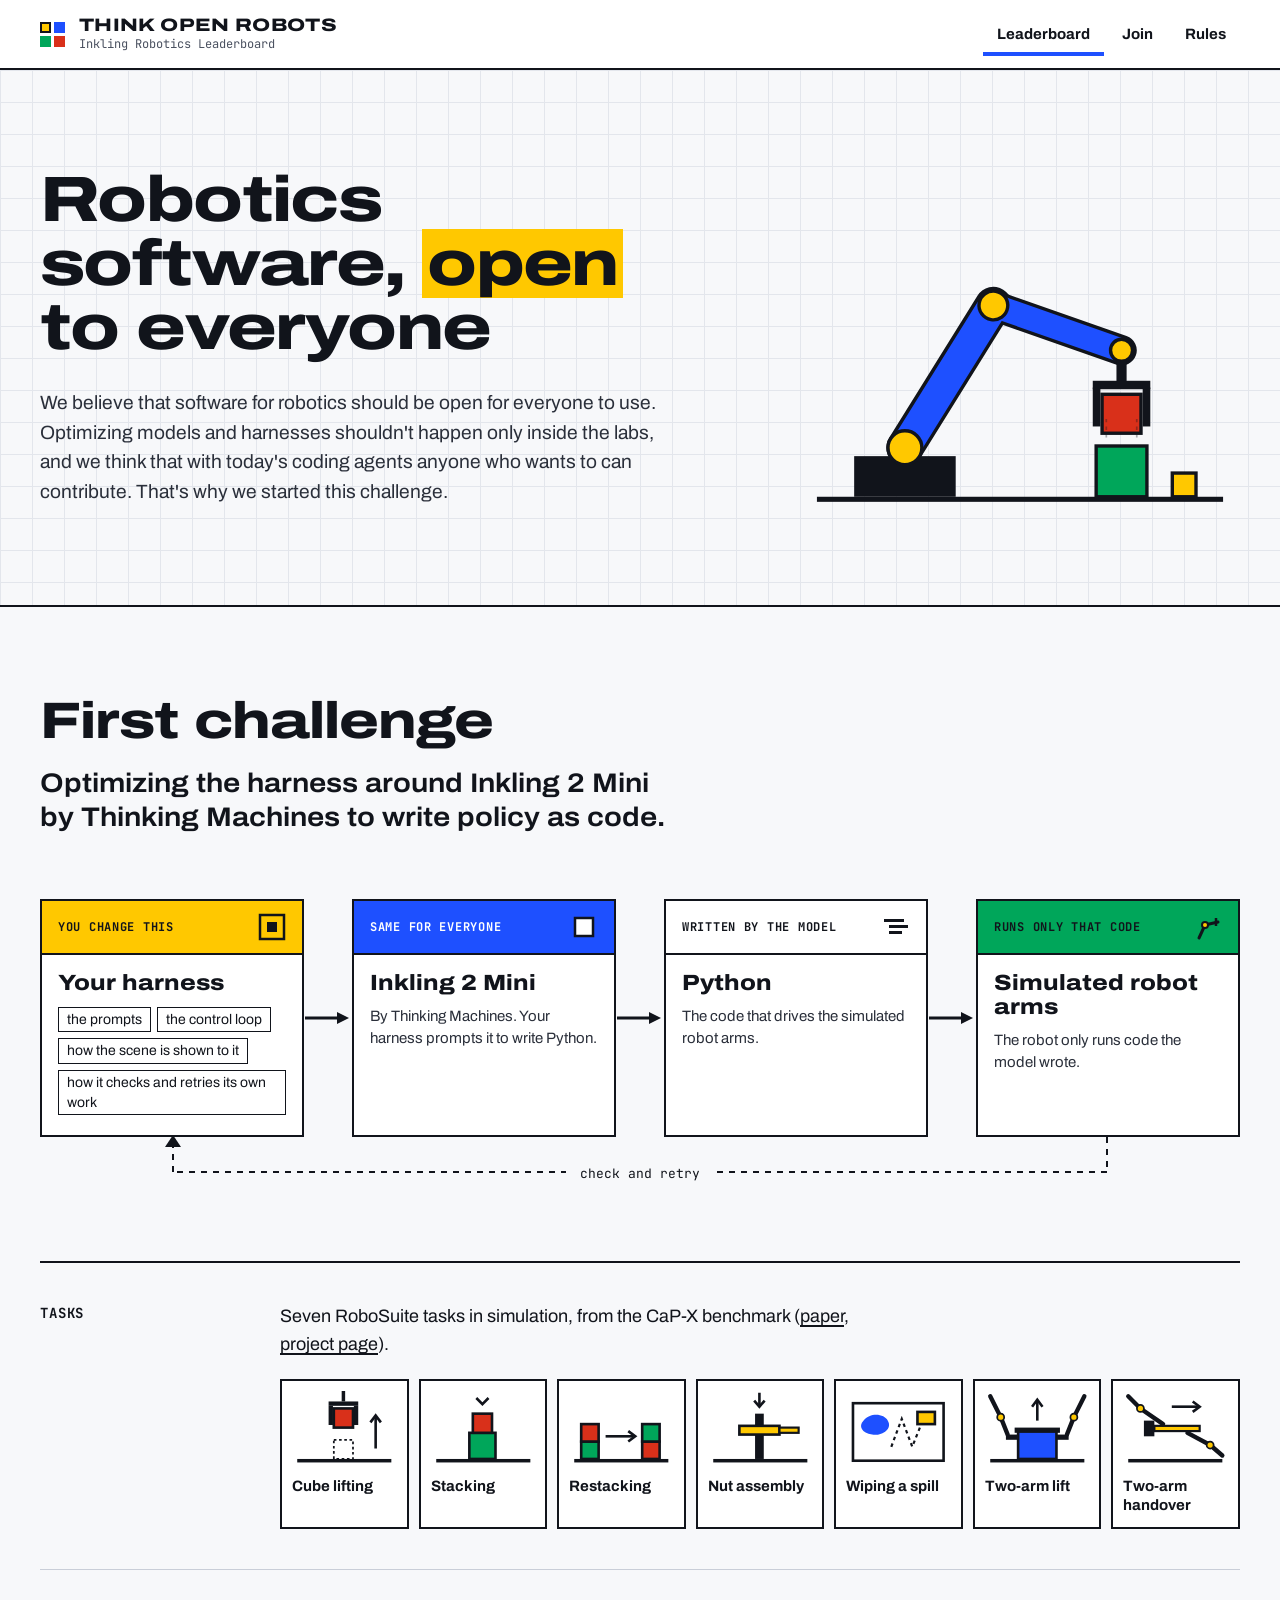
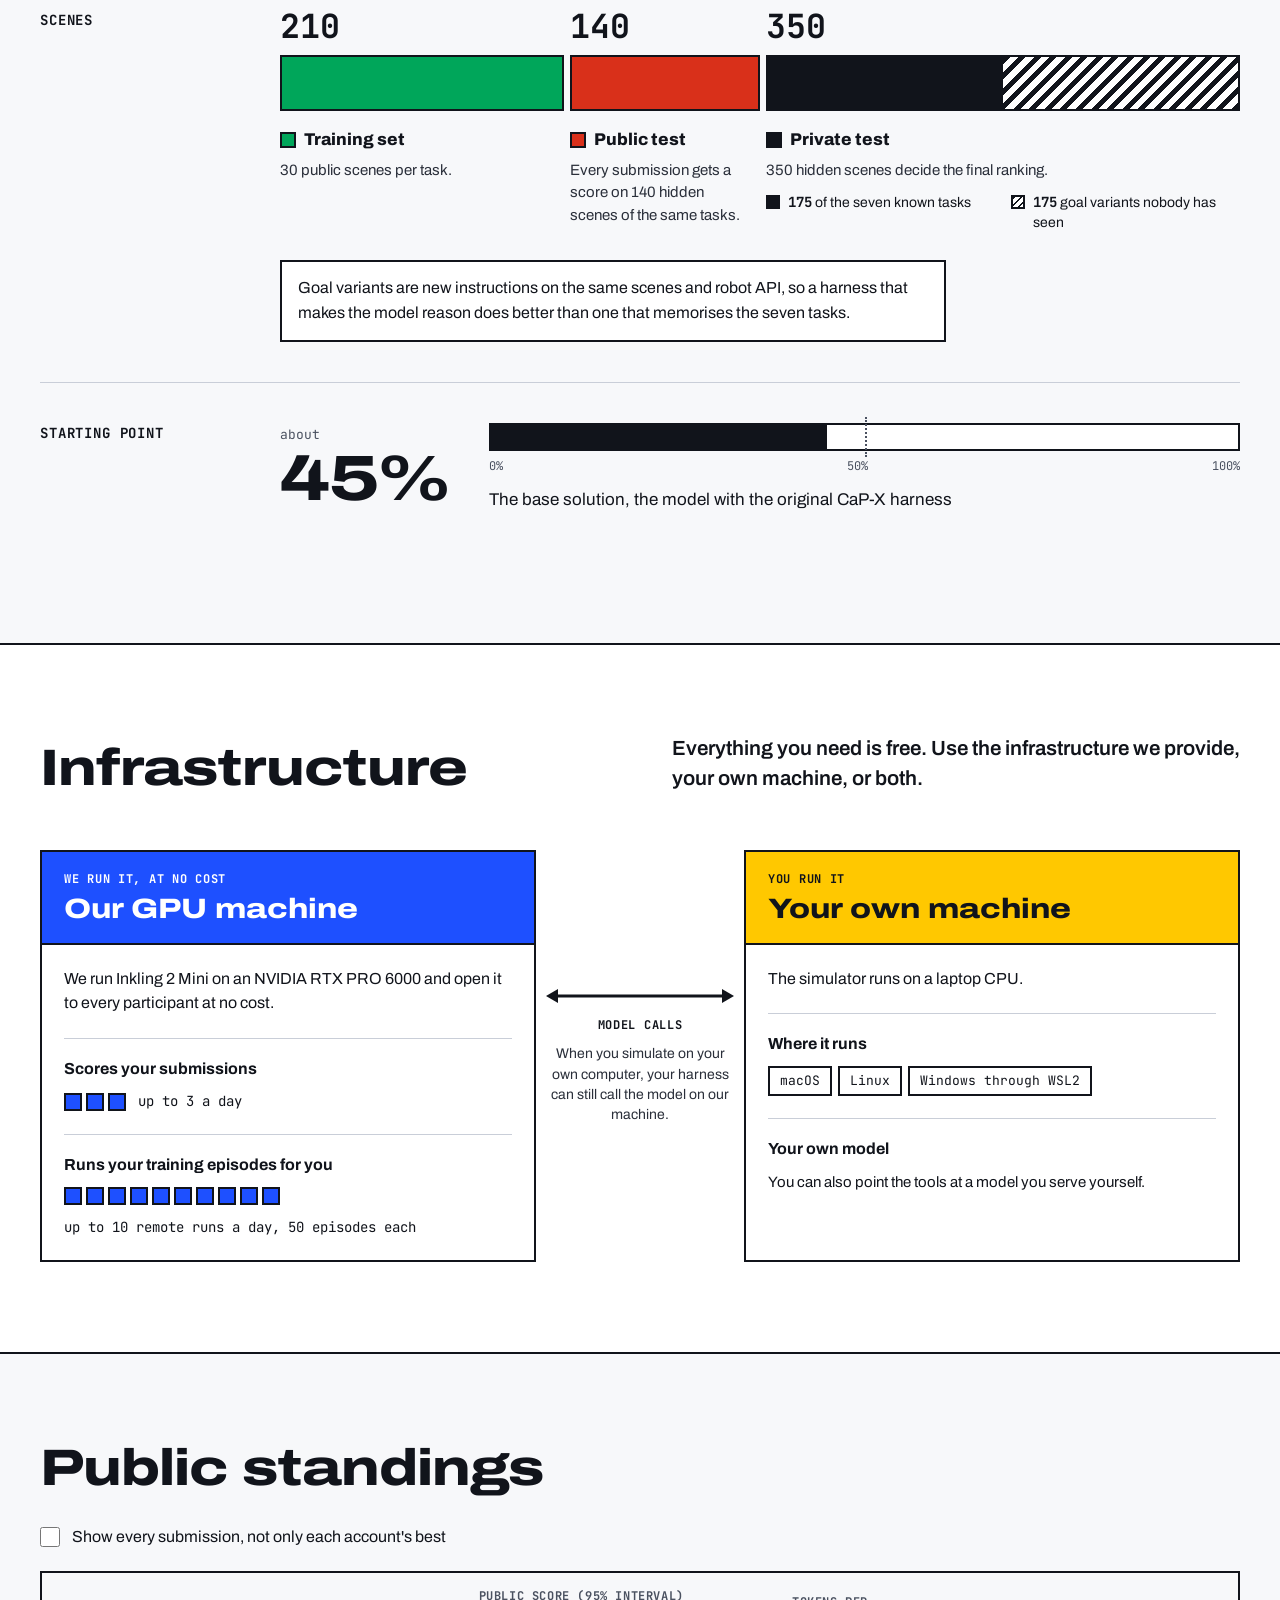
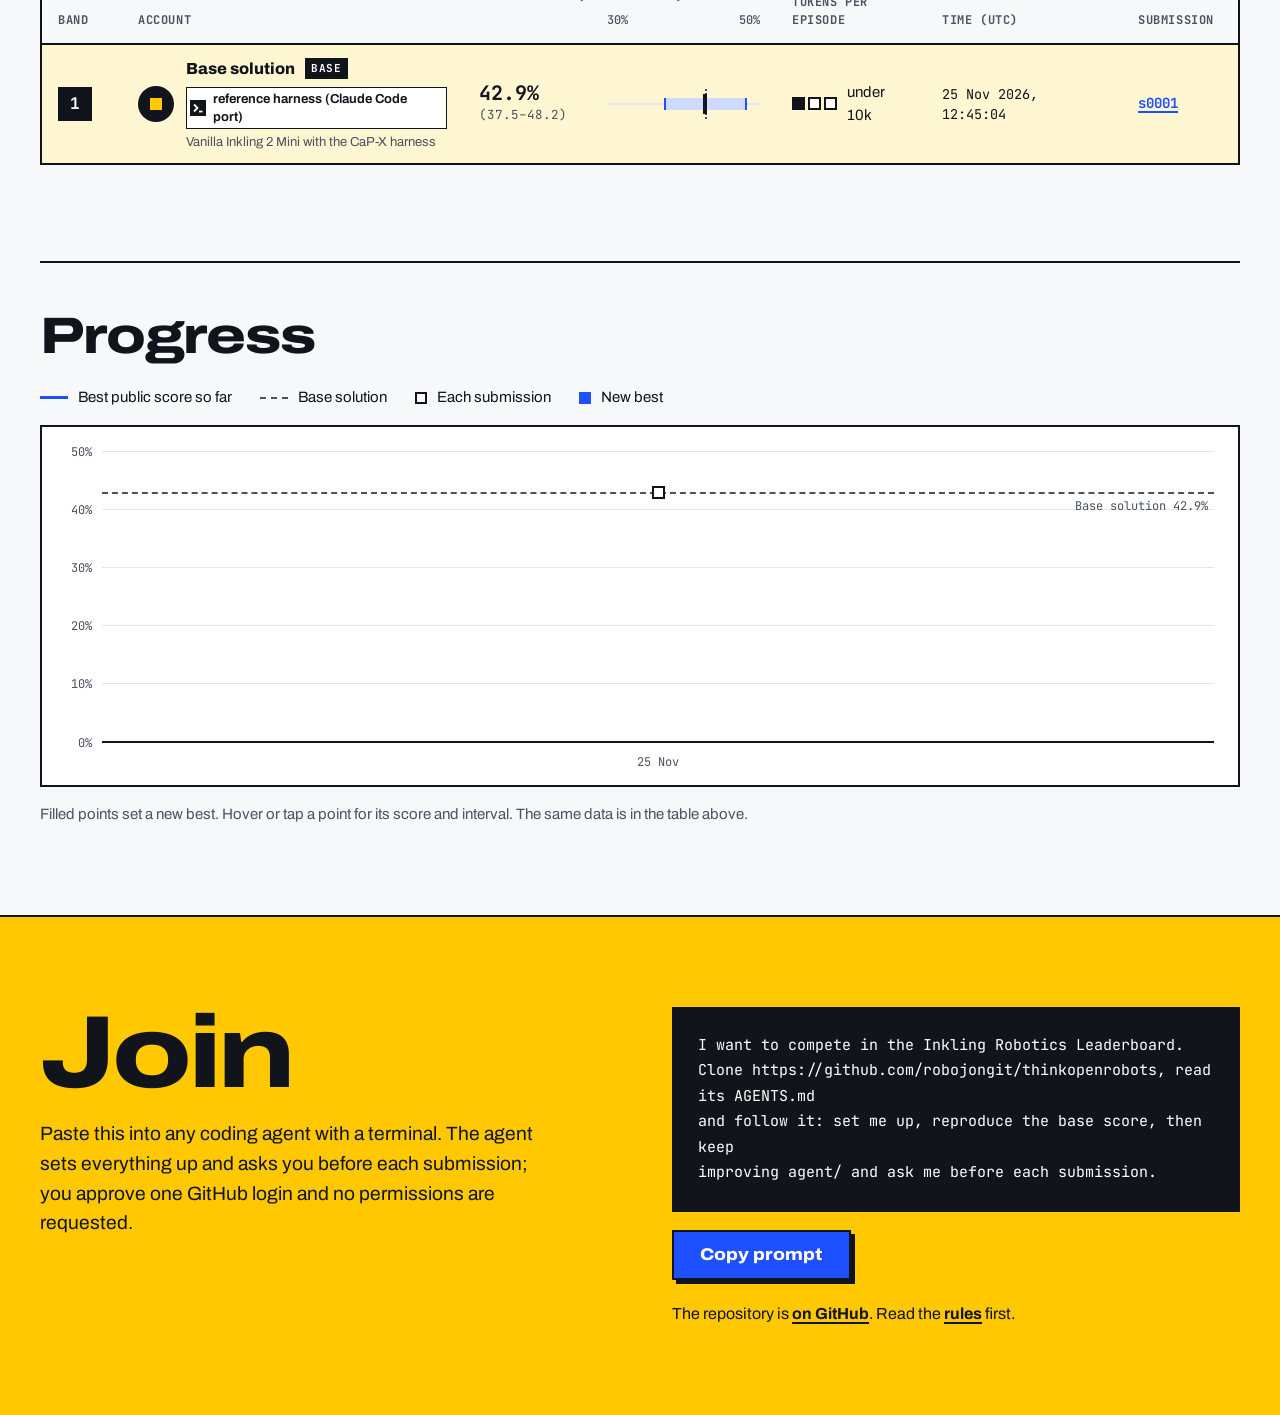
==== index.html @ 6a9162fc "Site redesign Claude-Session: https://claude.ai/code/session_013ePLd19crQekynnVEqpNeM" ====
<!doctype html>
<html lang="en">
<head>
  <meta charset="utf-8">
  <meta name="viewport" content="width=device-width, initial-scale=1">
  <meta name="color-scheme" content="light">
  <title>Think Open Robots: Inkling Robotics Leaderboard</title>
  <meta name="description" content="An open challenge for robotics software. First challenge: optimizing the harness around Inkling 2 Mini to write policy as code.">
  <link rel="icon" href="favicon.svg" type="image/svg+xml">
  <link rel="preload" href="fonts/archivo-latin.woff2" as="font" type="font/woff2" crossorigin>
  <link rel="stylesheet" href="style.css?v=20261125r1">
  <script src="config.js?v=20261125r1"></script>
  <script src="motion.js?v=20261125r1" defer></script>
  <script src="app.js?v=20261125r1" defer></script>
</head>
<body>
<a class="skip" href="#leaderboard">Skip to the leaderboard</a>
<header class="site">
  <div class="wrap bar">
    <a class="brand" href="#top">
      <span class="logo" aria-hidden="true"><span></span><span></span><span></span><span></span></span>
      <span class="brand-text">
        <span class="brand-name">Think Open Robots</span>
        <span class="brand-sub">Inkling Robotics Leaderboard</span>
      </span>
    </a>
    <nav aria-label="Main">
      <ul>
        <li><a href="#leaderboard" aria-current="page">Leaderboard</a></li>
        <li><a href="#join">Join</a></li>
        <li><a href="rules.html">Rules</a></li>
      </ul>
    </nav>
  </div>
</header>

<main id="main">
  <section id="top" class="hero grid-ground">
    <div class="wrap hero-in">
      <div class="hero-text">
        <h1 class="display">Robotics software, <span class="hl">open</span> to everyone</h1>
        <p class="lead">We believe that software for robotics should be open for everyone to use. Optimizing models and harnesses shouldn't happen only inside the labs, and we think that with today's coding agents anyone who wants to can contribute. That's why we started this challenge.</p>
      </div>
      <div class="hero-art">
        <svg id="arm" aria-hidden="true" viewBox="0 0 520 420">
          <rect x="20" y="398" width="480" height="6" fill="#11141B"/>
          <rect x="64" y="350" width="120" height="48" fill="#11141B"/>
          <line class="arm-up" x1="124" y1="340" x2="222" y2="168" stroke="#11141B" stroke-width="44" stroke-linecap="round"/>
          <line class="arm-fore" x1="222" y1="168" x2="380" y2="196" stroke="#11141B" stroke-width="36" stroke-linecap="round"/>
          <line class="arm-up" x1="124" y1="340" x2="222" y2="168" stroke="#1E50FF" stroke-width="36" stroke-linecap="round"/>
          <line class="arm-fore" x1="222" y1="168" x2="380" y2="196" stroke="#1E50FF" stroke-width="28" stroke-linecap="round"/>
          <circle cx="124" cy="340" r="20" fill="#FFC800" stroke="#11141B" stroke-width="4"/>
          <circle class="arm-fore" cx="222" cy="168" r="17" fill="#FFC800" stroke="#11141B" stroke-width="4"/>
          <g class="arm-hand">
            <circle cx="380" cy="196" r="13" fill="#FFC800" stroke="#11141B" stroke-width="4"/>
            <rect x="374" y="208" width="12" height="26" fill="#11141B"/>
            <rect x="346" y="232" width="68" height="10" fill="#11141B"/>
            <rect class="arm-finger-l" x="346" y="240" width="9" height="46" fill="#11141B"/>
            <rect class="arm-finger-r" x="405" y="240" width="9" height="46" fill="#11141B"/>
          </g>
          <rect class="arm-cube" x="357" y="248" width="46" height="46" fill="#D9301A" stroke="#11141B" stroke-width="4"/>
          <g class="arm-guides">
            <line x1="362" y1="306" x2="362" y2="330" stroke="#11141B" stroke-width="2" stroke-dasharray="4 5"/>
            <line x1="398" y1="306" x2="398" y2="330" stroke="#11141B" stroke-width="2" stroke-dasharray="4 5"/>
          </g>
          <rect x="350" y="338" width="60" height="60" fill="#00A65A" stroke="#11141B" stroke-width="4"/>
          <rect x="440" y="370" width="28" height="28" fill="#FFC800" stroke="#11141B" stroke-width="4"/>
        </svg>
      </div>
    </div>
  </section>

  <section id="challenge" class="band-rule" aria-labelledby="challenge-h">
    <div class="wrap pad-section">
      <div class="intro">
        <div class="intro-col">
          <h2 id="challenge-h" class="title">First challenge</h2>
          <p class="kicker">Optimizing the harness around Inkling 2 Mini by Thinking Machines to write policy as code.</p>
        </div>
      </div>

      <div class="pipe-wrap" data-loop>
        <div class="pipe">
          <div class="card">
            <div class="card-head bg-yellow">
              <span class="eyebrow">You change this</span>
              <svg aria-hidden="true" width="28" height="28" viewBox="0 0 28 28"><rect x="2" y="2" width="24" height="24" fill="none" stroke="#11141B" stroke-width="2.5"/><rect x="9" y="9" width="10" height="10" fill="#11141B"/></svg>
            </div>
            <div class="card-body">
              <h3>Your harness</h3>
              <ul class="chips">
                <li>the prompts</li>
                <li>the control loop</li>
                <li>how the scene is shown to it</li>
                <li>how it checks and retries its own work</li>
              </ul>
            </div>
            <svg class="arrow-h h-only" aria-hidden="true" width="44" height="16" viewBox="0 0 44 16"><path d="M0 8 H34" stroke="#11141B" stroke-width="3" fill="none"/><path d="M32 2 L44 8 L32 14 Z" fill="#11141B"/><rect class="token" x="-4" y="3" width="10" height="10"/></svg>
            <svg class="arrow-v v-only" aria-hidden="true" width="16" height="44" viewBox="0 0 16 44"><path d="M8 0 V34" stroke="#11141B" stroke-width="3" fill="none"/><path d="M2 32 L8 44 L14 32 Z" fill="#11141B"/><rect class="token" x="3" y="-4" width="10" height="10"/></svg>
          </div>

          <div class="card">
            <div class="card-head bg-blue">
              <span class="eyebrow">Same for everyone</span>
              <svg aria-hidden="true" width="28" height="28" viewBox="0 0 28 28"><rect x="5" y="5" width="18" height="18" fill="#FFFFFF" stroke="#11141B" stroke-width="2.5"/></svg>
            </div>
            <div class="card-body">
              <h3>Inkling 2 Mini</h3>
              <p>By Thinking Machines. Your harness prompts it to write Python.</p>
            </div>
            <svg class="arrow-h h-only" aria-hidden="true" width="44" height="16" viewBox="0 0 44 16"><path d="M0 8 H34" stroke="#11141B" stroke-width="3" fill="none"/><path d="M32 2 L44 8 L32 14 Z" fill="#11141B"/><rect class="token" x="-4" y="3" width="10" height="10"/></svg>
            <svg class="arrow-v v-only" aria-hidden="true" width="16" height="44" viewBox="0 0 16 44"><path d="M8 0 V34" stroke="#11141B" stroke-width="3" fill="none"/><path d="M2 32 L8 44 L14 32 Z" fill="#11141B"/><rect class="token" x="3" y="-4" width="10" height="10"/></svg>
          </div>

          <div class="card">
            <div class="card-head">
              <span class="eyebrow">Written by the model</span>
              <svg aria-hidden="true" width="28" height="28" viewBox="0 0 28 28"><rect x="2" y="6" width="20" height="3" fill="#11141B"/><rect x="7" y="12" width="19" height="3" fill="#11141B"/><rect x="7" y="18" width="13" height="3" fill="#11141B"/></svg>
            </div>
            <div class="card-body">
              <h3>Python</h3>
              <p>The code that drives the simulated robot arms.</p>
            </div>
            <svg class="arrow-h h-only" aria-hidden="true" width="44" height="16" viewBox="0 0 44 16"><path d="M0 8 H34" stroke="#11141B" stroke-width="3" fill="none"/><path d="M32 2 L44 8 L32 14 Z" fill="#11141B"/><rect class="token" x="-4" y="3" width="10" height="10"/></svg>
            <svg class="arrow-v v-only" aria-hidden="true" width="16" height="44" viewBox="0 0 16 44"><path d="M8 0 V34" stroke="#11141B" stroke-width="3" fill="none"/><path d="M2 32 L8 44 L14 32 Z" fill="#11141B"/><rect class="token" x="3" y="-4" width="10" height="10"/></svg>
          </div>

          <div class="card">
            <div class="card-head bg-green">
              <span class="eyebrow">Runs only that code</span>
              <svg aria-hidden="true" width="28" height="28" viewBox="0 0 28 28"><path d="M5 25 L11 12 L24 9" fill="none" stroke="#11141B" stroke-width="3" stroke-linecap="round" stroke-linejoin="round"/><circle cx="11" cy="12" r="3" fill="#FFC800" stroke="#11141B" stroke-width="2"/><path d="M22 5 V13" stroke="#11141B" stroke-width="2.5"/></svg>
            </div>
            <div class="card-body">
              <h3>Simulated robot arms</h3>
              <p>The robot only runs code the model wrote.</p>
            </div>
          </div>
        </div>

        <div class="loop h-only">
          <svg class="loop-lines" aria-hidden="true"><line x1="100%" y1="0" x2="100%" y2="100%"/><line x1="100%" y1="100%" x2="0" y2="100%"/><line x1="0" y1="100%" x2="0" y2="0"/></svg>
          <svg class="loop-head" aria-hidden="true" width="16" height="12" viewBox="0 0 16 12"><path d="M0 12 L8 0 L16 12 Z" fill="#11141B"/></svg>
          <span class="loop-label">check and retry</span>
        </div>
        <p class="loop-v v-only">Back to your harness: check and retry.</p>
      </div>

      <div class="facts">
        <div class="fact">
          <h3 class="fact-h">Tasks</h3>
          <div class="fact-body">
            <p class="fact-lead">Seven RoboSuite tasks in simulation, from the CaP-X benchmark (<a href="https://arxiv.org/abs/2603.22435" rel="noopener noreferrer">paper</a>, <a href="https://capgym.github.io/" rel="noopener noreferrer">project page</a>).</p>
            <ul class="tasks">
              <li>
                <svg aria-hidden="true" viewBox="0 0 120 90"><rect x="6" y="78" width="108" height="4" fill="#11141B"/><rect x="48" y="56" width="22" height="22" fill="none" stroke="#11141B" stroke-width="2" stroke-dasharray="3 3"/><line x1="59" y1="0" x2="59" y2="12" stroke="#11141B" stroke-width="4"/><rect x="42" y="12" width="34" height="5" fill="#11141B"/><rect x="42" y="17" width="5" height="22" fill="#11141B"/><rect x="71" y="17" width="5" height="22" fill="#11141B"/><rect x="48" y="20" width="22" height="22" fill="#D9301A" stroke="#11141B" stroke-width="3"/><path d="M96 66 V30" stroke="#11141B" stroke-width="3" fill="none"/><path d="M90 36 L96 28 L102 36" stroke="#11141B" stroke-width="3" fill="none"/></svg>
                <span>Cube lifting</span>
              </li>
              <li>
                <svg aria-hidden="true" viewBox="0 0 120 90"><rect x="6" y="78" width="108" height="4" fill="#11141B"/><rect x="44" y="48" width="30" height="30" fill="#00A65A" stroke="#11141B" stroke-width="3"/><rect x="48" y="26" width="22" height="22" fill="#D9301A" stroke="#11141B" stroke-width="3"/><path d="M52 8 L59 15 L66 8" stroke="#11141B" stroke-width="3" fill="none"/></svg>
                <span>Stacking</span>
              </li>
              <li>
                <svg aria-hidden="true" viewBox="0 0 120 90"><rect x="6" y="78" width="108" height="4" fill="#11141B"/><rect x="14" y="58" width="20" height="20" fill="#00A65A" stroke="#11141B" stroke-width="3"/><rect x="14" y="38" width="20" height="20" fill="#D9301A" stroke="#11141B" stroke-width="3"/><path d="M42 52 H74" stroke="#11141B" stroke-width="3" fill="none"/><path d="M68 46 L76 52 L68 58" stroke="#11141B" stroke-width="3" fill="none"/><rect x="84" y="58" width="20" height="20" fill="#D9301A" stroke="#11141B" stroke-width="3"/><rect x="84" y="38" width="20" height="20" fill="#00A65A" stroke="#11141B" stroke-width="3"/></svg>
                <span>Restacking</span>
              </li>
              <li>
                <svg aria-hidden="true" viewBox="0 0 120 90"><rect x="6" y="78" width="108" height="4" fill="#11141B"/><rect x="54" y="26" width="10" height="52" fill="#11141B"/><rect x="36" y="40" width="46" height="10" fill="#FFC800" stroke="#11141B" stroke-width="3"/><rect x="82" y="42" width="22" height="6" fill="#FFC800" stroke="#11141B" stroke-width="2.5"/><path d="M59 2 V16" stroke="#11141B" stroke-width="3" fill="none"/><path d="M53 11 L59 18 L65 11" stroke="#11141B" stroke-width="3" fill="none"/></svg>
                <span>Nut assembly</span>
              </li>
              <li>
                <svg aria-hidden="true" viewBox="0 0 120 90"><rect x="8" y="14" width="104" height="66" fill="#FFFFFF" stroke="#11141B" stroke-width="3"/><path d="M20 34 C 28 24, 44 26, 48 34 C 54 44, 40 52, 30 50 C 18 48, 14 40, 20 34 Z" fill="#1E50FF"/><path d="M52 64 L64 32 L76 64 L88 34" stroke="#11141B" stroke-width="2.5" stroke-dasharray="4 4" fill="none"/><rect x="82" y="24" width="20" height="14" fill="#FFC800" stroke="#11141B" stroke-width="3"/></svg>
                <span>Wiping a spill</span>
              </li>
              <li>
                <svg aria-hidden="true" viewBox="0 0 120 90"><rect x="6" y="78" width="108" height="4" fill="#11141B"/><rect x="38" y="46" width="44" height="32" fill="#1E50FF" stroke="#11141B" stroke-width="3"/><rect x="34" y="42" width="52" height="6" fill="#11141B"/><rect x="24" y="50" width="14" height="6" fill="#11141B"/><rect x="82" y="50" width="14" height="6" fill="#11141B"/><path d="M6 6 L18 30 L26 50" stroke="#11141B" stroke-width="5" stroke-linecap="round" stroke-linejoin="round" fill="none"/><path d="M114 6 L102 30 L94 50" stroke="#11141B" stroke-width="5" stroke-linecap="round" stroke-linejoin="round" fill="none"/><circle cx="18" cy="30" r="4" fill="#FFC800" stroke="#11141B" stroke-width="2"/><circle cx="102" cy="30" r="4" fill="#FFC800" stroke="#11141B" stroke-width="2"/><path d="M60 34 V12" stroke="#11141B" stroke-width="3" fill="none"/><path d="M54 18 L60 10 L66 18" stroke="#11141B" stroke-width="3" fill="none"/></svg>
                <span>Two-arm lift</span>
              </li>
              <li>
                <svg aria-hidden="true" viewBox="0 0 120 90"><rect x="6" y="78" width="108" height="4" fill="#11141B"/><rect x="36" y="40" width="52" height="6" fill="#FFC800" stroke="#11141B" stroke-width="2.5"/><rect x="24" y="34" width="12" height="18" fill="#11141B"/><path d="M6 6 L20 20 L46 38" stroke="#11141B" stroke-width="5" stroke-linecap="round" stroke-linejoin="round" fill="none"/><path d="M114 74 L100 62 L74 48" stroke="#11141B" stroke-width="5" stroke-linecap="round" stroke-linejoin="round" fill="none"/><circle cx="20" cy="20" r="4" fill="#FFC800" stroke="#11141B" stroke-width="2"/><circle cx="100" cy="62" r="4" fill="#FFC800" stroke="#11141B" stroke-width="2"/><path d="M56 18 H86" stroke="#11141B" stroke-width="3" fill="none"/><path d="M80 12 L88 18 L80 24" stroke="#11141B" stroke-width="3" fill="none"/></svg>
                <span>Two-arm handover</span>
              </li>
            </ul>
          </div>
        </div>

        <div class="fact">
          <h3 class="fact-h">Scenes</h3>
          <div class="fact-body scenes">
            <div class="split split-nums" aria-hidden="true"><span>210</span><span>140</span><span>350</span></div>
            <div class="split split-bar" aria-hidden="true" data-reveal>
              <span class="seg bg-green"></span>
              <span class="seg bg-red"></span>
              <span class="seg seg-private"><span></span><span></span></span>
            </div>
            <div class="split split-labels">
              <div class="split-item">
                <span class="split-h"><span class="key bg-green" aria-hidden="true"></span>Training set</span>
                <span class="split-t">30 public scenes per task.</span>
              </div>
              <div class="split-item">
                <span class="split-h"><span class="key bg-red" aria-hidden="true"></span>Public test</span>
                <span class="split-t">Every submission gets a score on 140 hidden scenes of the same tasks.</span>
              </div>
              <div class="split-item last">
                <span class="split-h"><span class="key bg-ink" aria-hidden="true"></span>Private test</span>
                <span class="split-t">350 hidden scenes decide the final ranking.</span>
                <div class="private-split">
                  <span><span class="key-sq" aria-hidden="true"></span><span><b>175</b> of the seven known tasks</span></span>
                  <span><span class="key-sq hatch" aria-hidden="true"></span><span><b>175</b> goal variants nobody has seen</span></span>
                </div>
              </div>
            </div>
            <p class="callout">Goal variants are new instructions on the same scenes and robot API, so a harness that makes the model reason does better than one that memorises the seven tasks.</p>
          </div>
        </div>

        <div class="fact last">
          <h3 class="fact-h">Starting point</h3>
          <div class="fact-body start">
            <div class="start-num">
              <span class="about">about</span>
              <span class="big">45%</span>
            </div>
            <div class="start-right">
              <div class="start-scale" aria-hidden="true">
                <div class="start-bar"><span class="fill"></span><span class="mid"></span></div>
                <div class="start-ticks"><span>0%</span><span>50%</span><span>100%</span></div>
              </div>
              <p>The base solution, the model with the original CaP-X harness</p>
            </div>
          </div>
        </div>
      </div>
    </div>
  </section>

  <section id="infrastructure" class="band-rule bg-white" aria-labelledby="infra-h">
    <div class="wrap pad-section">
      <div class="intro infra-intro">
        <h2 id="infra-h" class="title">Infrastructure</h2>
        <p class="kicker-s">Everything you need is free. Use the infrastructure we provide, your own machine, or both.</p>
      </div>

      <div class="infra">
        <div class="box">
          <div class="box-head bg-blue">
            <span class="eyebrow">We run it, at no cost</span>
            <h3>Our GPU machine</h3>
          </div>
          <div class="box-body">
            <p>We run Inkling 2 Mini on an NVIDIA RTX PRO 6000 and open it to every participant at no cost.</p>
            <div class="box-row">
              <span class="row-h">Scores your submissions</span>
              <div class="quota">
                <span class="squares" aria-hidden="true"><span></span><span></span><span></span></span>
                <span class="mono">up to 3 a day</span>
              </div>
            </div>
            <div class="box-row">
              <span class="row-h">Runs your training episodes for you</span>
              <div class="quota">
                <span class="squares" aria-hidden="true"><span></span><span></span><span></span><span></span><span></span><span></span><span></span><span></span><span></span><span></span></span>
                <span class="mono">up to 10 remote runs a day, 50 episodes each</span>
              </div>
            </div>
          </div>
        </div>

        <div class="infra-link">
          <svg class="h-only" aria-hidden="true" width="188" height="20" viewBox="0 0 188 20"><path d="M12 10 H176" stroke="#11141B" stroke-width="3" fill="none"/><path d="M12 3 L0 10 L12 17 Z" fill="#11141B"/><path d="M176 3 L188 10 L176 17 Z" fill="#11141B"/></svg>
          <svg class="v-only" aria-hidden="true" width="20" height="56" viewBox="0 0 20 56"><path d="M10 12 V44" stroke="#11141B" stroke-width="3" fill="none"/><path d="M3 12 L10 0 L17 12 Z" fill="#11141B"/><path d="M3 44 L10 56 L17 44 Z" fill="#11141B"/></svg>
          <span class="eyebrow">Model calls</span>
          <span class="link-t">When you simulate on your own computer, your harness can still call the model on our machine.</span>
        </div>

        <div class="box">
          <div class="box-head bg-yellow">
            <span class="eyebrow">You run it</span>
            <h3>Your own machine</h3>
          </div>
          <div class="box-body">
            <p>The simulator runs on a laptop CPU.</p>
            <div class="box-row">
              <span class="row-h">Where it runs</span>
              <ul class="chips mono-chips">
                <li>macOS</li>
                <li>Linux</li>
                <li>Windows through WSL2</li>
              </ul>
            </div>
            <div class="box-row">
              <span class="row-h">Your own model</span>
              <span class="row-t">You can also point the tools at a model you serve yourself.</span>
            </div>
          </div>
        </div>
      </div>
    </div>
  </section>

  <div id="leaderboard">
    <section id="final" aria-labelledby="final-h" hidden>
      <div class="wrap final-in">
        <div class="sec-head">
          <h2 id="final-h" class="title">Final results</h2>
          <span class="sample-tag" data-sample-tag hidden><span class="hatch-sq" aria-hidden="true"></span>Sample data, not real results</span>
        </div>
        <p class="sec-meta"><span id="final-meta"></span>Ranking uses the private test only. Entries in the same band are statistically tied.</p>
        <div id="final-table" class="board-host"></div>
      </div>
    </section>

    <section id="standings" aria-labelledby="standings-h">
      <div class="wrap standings-in">
        <div class="sec-head">
          <h2 id="standings-h" class="title">Public standings</h2>
          <span class="sample-tag" data-sample-tag hidden><span class="hatch-sq" aria-hidden="true"></span>Sample data, not real results</span>
        </div>
        <div id="status" class="notice" role="status" aria-live="polite">Loading leaderboard&hellip;</div>
        <noscript><p class="notice">This page needs JavaScript to show the leaderboard.</p></noscript>
        <div id="standings-body" hidden>
          <div class="controls">
            <label for="show-all"><input type="checkbox" id="show-all"> Show every submission, not only each account's best</label>
          </div>
          <div id="standings-table" class="board-host"></div>
        </div>
      </div>
    </section>
  </div>

  <section id="progress" aria-labelledby="progress-h" hidden>
    <div class="wrap progress-in">
      <div class="sec-head ruled">
        <h2 id="progress-h" class="title">Progress</h2>
        <span class="sample-tag" data-sample-tag hidden><span class="hatch-sq" aria-hidden="true"></span>Sample data, not real results</span>
      </div>
      <figure class="chart">
        <ul class="legend" aria-hidden="true">
          <li><span class="lg-best"></span>Best public score so far</li>
          <li><span class="lg-base"></span>Base solution</li>
          <li><span class="lg-pt"></span>Each submission</li>
          <li><span class="lg-rec"></span>New best</li>
        </ul>
        <div id="chart-host" class="chart-box"></div>
        <figcaption>Filled points set a new best. Hover or tap a point for its score and interval. The same data is in the table above.</figcaption>
      </figure>
    </div>
  </section>

  <section id="join" class="join" aria-labelledby="join-h">
    <div class="wrap pad-section join-in">
      <div class="join-text">
        <h2 id="join-h" class="join-title">Join</h2>
        <p>Paste this into any coding agent with a terminal. The agent sets everything up and asks you before each submission; you approve one GitHub login and no permissions are requested.</p>
      </div>
      <div class="join-act">
        <pre id="prompt" class="prompt" tabindex="0" aria-label="Starter prompt"></pre>
        <div class="copy-row">
          <span class="press"><button type="button" id="copy-btn" class="copy-btn">Copy prompt</button></span>
          <span id="copy-status" class="copy-status" role="status" aria-live="polite"></span>
        </div>
        <p class="join-links">The repository is <a data-repo="" href="https://github.com/robojongit/thinkopenrobots" rel="noopener noreferrer">on GitHub</a>. Read the <a href="rules.html">rules</a> first.</p>
      </div>
    </div>
  </section>
</main>

</body>
</html>
---- style.css ----
/* Think Open Robots. Fonts are self-hosted (SIL OFL 1.1, see fonts/OFL-*.txt). */
@font-face {
  font-family: "Archivo";
  font-style: normal;
  font-weight: 100 900;
  font-stretch: 62% 125%;
  font-display: swap;
  src: url("fonts/archivo-latin.woff2") format("woff2");
  unicode-range: U+0000-00FF, U+0131, U+0152-0153, U+02BB-02BC, U+02C6, U+02DA, U+02DC, U+0304, U+0308, U+0329, U+2000-206F, U+20AC, U+2122, U+2191, U+2193, U+2212, U+2215, U+FEFF, U+FFFD;
}
@font-face {
  font-family: "JetBrains Mono";
  font-style: normal;
  font-weight: 100 800;
  font-display: swap;
  src: url("fonts/jetbrains-mono-latin.woff2") format("woff2");
  unicode-range: U+0000-00FF, U+0131, U+0152-0153, U+02BB-02BC, U+02C6, U+02DA, U+02DC, U+0304, U+0308, U+0329, U+2000-206F, U+20AC, U+2122, U+2191, U+2193, U+2212, U+2215, U+FEFF, U+FFFD;
}

:root {
  color-scheme: light;
  --ink: #11141B;
  --paper: #F7F8FA;
  --white: #FFFFFF;
  --muted: #4A5160;
  --body: #2A2F3A;
  --rule: #C9CED8;
  --grid: #E3E6EC;
  --row-rule: #DDE1E8;
  --accent: #1E50FF;
  --accent-tint: #CED9FF;
  --yellow: #FFC800;
  --green: #00A65A;
  --red: #D9301A;
  --base-bg: #FFF7D1;
  --agent-bg: #F2F4F7;
  --sans: "Archivo", "Helvetica Neue", Arial, sans-serif;
  --mono: "JetBrains Mono", ui-monospace, Menlo, Consolas, monospace;
  --ease-mech: cubic-bezier(0.65, 0, 0.35, 1);
}

html { -webkit-text-size-adjust: 100%; }
body {
  margin: 0;
  background: var(--paper);
  color: var(--ink);
  font-family: var(--sans);
  font-size: 17px;
  line-height: 1.5;
}
a { color: var(--ink); text-underline-offset: 3px; text-decoration-thickness: 2px; }
a:hover { color: var(--accent); }
:focus-visible { outline: 3px solid var(--accent); outline-offset: 2px; }
[hidden] { display: none !important; }

.sr-only {
  position: absolute; width: 1px; height: 1px; margin: -1px; padding: 0;
  overflow: hidden; clip: rect(0 0 0 0); white-space: nowrap; border: 0;
}
.skip {
  position: absolute; left: 1rem; top: -5rem; z-index: 10;
  background: var(--white); border: 2px solid var(--ink); padding: 8px 12px; font-weight: 700;
}
.skip:focus { top: 0.5rem; }

.wrap {
  max-width: 1200px; margin: 0 auto;
  padding-left: max(20px, env(safe-area-inset-left, 0px));
  padding-right: max(20px, env(safe-area-inset-right, 0px));
}
.mono { font-family: var(--mono); }
.v-only { display: none; }
.bg-yellow { background: var(--yellow); }
.bg-blue { background: var(--accent); color: var(--white); }
.bg-green { background: var(--green); }
.bg-red { background: var(--red); }
.bg-ink { background: var(--ink); }
.bg-white { background: var(--white); }
.band-rule { border-bottom: 2px solid var(--ink); }
.pad-section { padding-top: clamp(56px, 7vw, 104px); padding-bottom: clamp(56px, 7vw, 104px); }
.grid-ground {
  background-color: var(--paper);
  background-image: linear-gradient(var(--grid) 1px, transparent 1px), linear-gradient(90deg, var(--grid) 1px, transparent 1px);
  background-size: 32px 32px;
}
.eyebrow { font-family: var(--mono); font-size: 12px; font-weight: 700; letter-spacing: 0.06em; text-transform: uppercase; }
.title { margin: 0; font-weight: 800; font-stretch: 125%; font-size: clamp(34px, 4vw, 56px); line-height: 1; letter-spacing: -0.02em; }

/* ---------- header ---------- */
header.site { background: var(--white); border-bottom: 2px solid var(--ink); }
header.site .bar { padding-top: 12px; padding-bottom: 12px; display: flex; flex-wrap: wrap; align-items: center; justify-content: space-between; gap: 8px 32px; }
.brand { display: flex; align-items: center; gap: 14px; min-height: 44px; text-decoration: none; color: var(--ink); }
.brand:hover { color: var(--ink); }
.logo { display: grid; grid-template-columns: repeat(2, 11px); gap: 3px; flex: none; }
.logo span { display: block; width: 11px; height: 11px; }
.logo span:nth-child(1) { background: var(--yellow); outline: 2px solid var(--ink); outline-offset: -2px; }
.logo span:nth-child(2) { background: var(--accent); }
.logo span:nth-child(3) { background: var(--green); }
.logo span:nth-child(4) { background: var(--red); }
.brand-text { display: flex; flex-direction: column; gap: 3px; }
.brand-name { font-weight: 800; font-stretch: 125%; font-size: 18px; letter-spacing: 0.02em; line-height: 1; text-transform: uppercase; }
.brand-sub { font-family: var(--mono); font-size: 12px; line-height: 1.2; color: var(--muted); }
header.site nav ul { list-style: none; margin: 0; padding: 0; display: flex; flex-wrap: wrap; gap: 4px; }
header.site nav a { display: flex; align-items: center; min-height: 44px; padding: 0 14px; font-weight: 700; font-size: 15px; text-decoration: none; color: var(--ink); }
header.site nav a:hover { color: var(--accent); }
header.site nav a[aria-current="page"] { box-shadow: inset 0 -4px 0 var(--accent); }

/* ---------- hero ---------- */
.hero { border-bottom: 2px solid var(--ink); }
.hero-in { padding-top: clamp(48px, 7vw, 96px); padding-bottom: clamp(48px, 7vw, 96px); display: flex; flex-wrap: wrap; align-items: center; gap: 40px 56px; }
.hero-text { flex: 1 1 560px; min-width: 0; display: flex; flex-direction: column; gap: 28px; }
.display { margin: 0; font-weight: 800; font-stretch: 125%; font-size: clamp(40px, 5vw, 72px); line-height: 1; letter-spacing: -0.025em; text-wrap: balance; }
.hl { background: var(--yellow); padding: 0 0.08em; -webkit-box-decoration-break: clone; box-decoration-break: clone; }
.lead { margin: 0; max-width: 58ch; font-size: clamp(18px, 1.5vw, 21px); line-height: 1.55; color: var(--body); text-wrap: pretty; }
.hero-art { flex: 0 1 440px; min-width: 0; max-width: 100%; }
.hero-art svg { display: block; width: 100%; height: auto; max-width: 100%; }

/* ---------- first challenge ---------- */
.intro { display: grid; grid-template-columns: repeat(auto-fit, minmax(min(440px, 100%), 1fr)); gap: 24px 64px; align-items: end; }
.intro-col { display: flex; flex-direction: column; gap: 20px; }
.kicker { margin: 0; font-size: clamp(22px, 2.1vw, 29px); font-weight: 650; font-stretch: 110%; line-height: 1.25; text-wrap: balance; }

.pipe-wrap { margin-top: 64px; }
.pipe { display: grid; grid-template-columns: repeat(4, minmax(0, 1fr)); gap: 48px; }
.card { position: relative; display: flex; flex-direction: column; background: var(--white); border: 2px solid var(--ink); }
.card-head { padding: 12px 16px; display: flex; align-items: center; justify-content: space-between; gap: 12px; border-bottom: 2px solid var(--ink); }
.card-head svg { flex: none; }
.card-body { padding: 16px 16px 20px; display: flex; flex-direction: column; gap: 10px; }
.card-body h3 { margin: 0; font-size: 22px; font-weight: 800; font-stretch: 115%; line-height: 1.1; }
.card-body p { margin: 0; font-size: 15px; line-height: 1.5; color: var(--body); }
.card:first-child .card-body { gap: 12px; }
.chips { list-style: none; margin: 0; padding: 0; display: flex; flex-wrap: wrap; gap: 6px; }
.chips li { border: 1.5px solid var(--ink); padding: 2px 8px; font-size: 14px; line-height: 1.4; }
.arrow-h { position: absolute; right: -47px; top: calc(50% - 8px); overflow: visible; }
.arrow-v { position: absolute; left: calc(50% - 8px); bottom: -51px; overflow: visible; }
.token { fill: var(--yellow); stroke: var(--ink); stroke-width: 2; opacity: 0; }
.loop { position: relative; margin-inline: calc((100% - 144px) / 8); height: 36px; }
.loop-lines { position: absolute; left: 1px; right: 1px; top: 0; bottom: 1px; width: calc(100% - 2px); height: calc(100% - 1px); overflow: visible; }
.loop-lines line { stroke: var(--ink); stroke-width: 2; stroke-dasharray: 6 6; }
.loop-head { position: absolute; left: -7px; top: -2px; }
.loop-label { position: absolute; left: 50%; bottom: -11px; transform: translateX(-50%); background: var(--paper); padding: 0 14px; font-family: var(--mono); font-size: 13px; line-height: 20px; white-space: nowrap; }
.loop-v { margin: 20px 0 0; font-family: var(--mono); font-size: 13px; line-height: 1.5; border: 2px dashed var(--ink); padding: 10px 12px; }

.facts { margin-top: 88px; border-top: 2px solid var(--ink); }
.fact { display: grid; grid-template-columns: 200px minmax(0, 1fr); gap: 40px; padding-block: 40px; border-bottom: 1px solid var(--rule); }
.fact.last { border-bottom: 0; }
.fact-h { margin: 0; font-family: var(--mono); font-size: 14px; font-weight: 700; letter-spacing: 0.06em; text-transform: uppercase; }
.fact-body { display: flex; flex-direction: column; gap: 20px; min-width: 0; }
.fact-lead { margin: 0; font-size: 18px; line-height: 1.55; max-width: 62ch; }
.tasks { list-style: none; margin: 0; padding: 0; display: grid; grid-template-columns: repeat(auto-fit, minmax(min(112px, 100%), 1fr)); gap: 10px; }
.tasks li { background: var(--white); border: 2px solid var(--ink); padding: 10px 10px 12px; display: flex; flex-direction: column; gap: 8px; }
.tasks svg { display: block; width: 100%; height: auto; }
.tasks li > span { font-size: 15px; font-weight: 700; line-height: 1.25; }

.scenes { gap: 12px; }
.split { display: grid; grid-template-columns: 210fr 140fr 350fr; gap: 6px; }
.split-nums { font-family: var(--mono); font-weight: 700; font-size: clamp(22px, 2.6vw, 38px); line-height: 1; }
.split-bar { height: 56px; }
.seg { border: 2px solid var(--ink); transform-origin: left center; }
.seg-private { display: grid; grid-template-columns: repeat(2, minmax(0, 1fr)); }
.seg-private span:first-child { background: var(--ink); }
.seg-private span:last-child { background: repeating-linear-gradient(135deg, var(--ink) 0 5px, var(--white) 5px 11px); }
.split-labels { margin-top: 4px; }
.split-item { display: flex; flex-direction: column; gap: 6px; padding-right: 12px; }
.split-item.last { padding-right: 0; }
.split-h { display: flex; align-items: center; gap: 8px; font-weight: 800; font-size: 17px; }
.key { width: 12px; height: 12px; border: 2px solid var(--ink); flex: none; }
.split-t { font-size: 15px; line-height: 1.5; color: var(--body); }
.private-split { display: grid; grid-template-columns: repeat(auto-fit, minmax(min(150px, 100%), 1fr)); gap: 10px 16px; margin-top: 6px; }
.private-split > span { display: flex; align-items: flex-start; gap: 8px; font-size: 14px; line-height: 1.4; }
.private-split b { font-family: var(--mono); }
.key-sq { width: 14px; height: 14px; margin-top: 2px; background: var(--ink); flex: none; box-sizing: border-box; }
.key-sq.hatch { border: 2px solid var(--ink); background: repeating-linear-gradient(135deg, var(--ink) 0 2px, var(--white) 2px 5px); }
.callout { margin: 16px 0 0; max-width: 70ch; font-size: 16px; line-height: 1.55; padding: 14px 16px; background: var(--white); border: 2px solid var(--ink); }

.start { flex-direction: row; flex-wrap: wrap; align-items: center; gap: 20px 40px; }
.start-num { flex: 0 0 auto; display: flex; flex-direction: column; gap: 2px; }
.about { font-family: var(--mono); font-size: 13px; color: var(--muted); }
.big { font-weight: 800; font-stretch: 125%; font-size: clamp(44px, 5vw, 64px); line-height: 1; letter-spacing: -0.02em; }
.start-right { flex: 1 1 360px; min-width: 0; display: flex; flex-direction: column; gap: 12px; }
.start-scale { display: flex; flex-direction: column; gap: 6px; }
.start-bar { position: relative; height: 24px; background: var(--white); border: 2px solid var(--ink); }
.start-bar .fill { position: absolute; left: 0; top: 0; bottom: 0; width: 45%; background: var(--ink); }
.start-bar .mid { position: absolute; left: 50%; top: -8px; bottom: -8px; border-left: 2px dotted var(--muted); }
.start-ticks { display: flex; justify-content: space-between; font-family: var(--mono); font-size: 12px; color: var(--muted); }
.start-right p { margin: 0; font-size: 17px; line-height: 1.55; max-width: 60ch; }

/* ---------- infrastructure ---------- */
.infra-intro { gap: 16px 64px; }
.kicker-s { margin: 0; max-width: 52ch; font-size: clamp(19px, 1.6vw, 22px); line-height: 1.45; font-weight: 600; }
.infra { margin-top: 56px; display: grid; grid-template-columns: minmax(0, 1fr) 208px minmax(0, 1fr); align-items: stretch; }
.box { border: 2px solid var(--ink); background: var(--white); display: flex; flex-direction: column; min-width: 0; }
.box-head { padding: 18px 22px; border-bottom: 2px solid var(--ink); display: flex; flex-direction: column; gap: 6px; }
.box-head h3 { margin: 0; font-size: 28px; font-weight: 800; font-stretch: 120%; line-height: 1.1; }
.box-body { padding: 22px; display: flex; flex-direction: column; gap: 22px; }
.box-body > p { margin: 0; font-size: 16px; line-height: 1.55; }
.box-row { display: flex; flex-direction: column; gap: 10px; padding-top: 18px; border-top: 1px solid var(--rule); }
.row-h { font-weight: 700; font-size: 16px; }
.row-t { font-size: 15px; line-height: 1.5; }
.quota { display: flex; flex-wrap: wrap; align-items: center; gap: 12px; }
.quota .mono { font-size: 14px; }
.squares { display: flex; gap: 4px; }
.squares span { width: 18px; height: 18px; background: var(--accent); border: 2px solid var(--ink); box-sizing: border-box; }
.mono-chips li { border-width: 2px; padding: 3px 10px; font-family: var(--mono); font-size: 13px; line-height: 1.5; }
.infra-link { display: flex; flex-direction: column; justify-content: center; align-items: center; gap: 10px; padding: 20px 10px; text-align: center; }
.infra-link svg { max-width: 100%; }
.link-t { font-size: 14px; line-height: 1.45; color: var(--body); max-width: 32ch; }

/* ---------- leaderboard sections ---------- */
.sec-head { display: flex; flex-wrap: wrap; align-items: flex-end; justify-content: space-between; gap: 12px 24px; }
.sec-head.ruled { padding-top: 48px; border-top: 2px solid var(--ink); }
.final-in { padding-top: clamp(56px, 7vw, 104px); padding-bottom: 48px; }
.standings-in { padding-top: clamp(56px, 7vw, 104px); padding-bottom: 48px; }
#final:not([hidden]) + #standings .standings-in { padding-top: 48px; }
#final:not([hidden]) + #standings .sec-head { padding-top: 48px; border-top: 2px solid var(--ink); }
.progress-in { padding-top: 48px; padding-bottom: clamp(56px, 7vw, 104px); }
.sec-meta { margin: 16px 0 0; font-size: 15px; line-height: 1.5; color: var(--muted); max-width: 70ch; }
.sample-tag { display: inline-flex; align-items: center; gap: 10px; border: 2px solid var(--ink); background: var(--white); padding: 6px 12px 6px 6px; font-family: var(--mono); font-size: 13px; font-weight: 700; }
.hatch-sq { width: 22px; height: 22px; background: repeating-linear-gradient(135deg, var(--ink) 0 4px, var(--yellow) 4px 8px); }

.notice { margin-top: 20px; border: 2px solid var(--ink); background: var(--white); padding: 14px 16px; font-size: 16px; line-height: 1.5; }
.notice.error { background: var(--base-bg); }
.notice button, .btn-plain {
  margin-left: 12px; min-height: 40px; padding: 0 14px; font: inherit; font-weight: 700; cursor: pointer;
  color: var(--ink); background: var(--white); border: 2px solid var(--ink);
}
.notice button:hover { background: var(--yellow); }

.controls { margin-top: 20px; display: flex; flex-wrap: wrap; align-items: center; gap: 12px; }
.controls label { display: inline-flex; align-items: center; gap: 12px; min-height: 44px; font-size: 16px; cursor: pointer; }
.controls input { width: 20px; height: 20px; margin: 0; accent-color: var(--accent); }

/* tables: real <table> with explicit ARIA roles, laid out as grid rows */
.board-host { margin-top: 12px; }
.final-in .board-host { margin-top: 20px; }
.table-wrap { border: 2px solid var(--ink); background: var(--white); overflow-x: auto; }
.board { display: block; min-width: 1142px; border-collapse: collapse; }
.board thead, .board tbody { display: block; }
.board tr { display: grid; grid-template-columns: 80px minmax(300px, 2.5fr) minmax(300px, 2.3fr) 150px 196px 116px; align-items: center; background: var(--white); }
.board.final tr { grid-template-columns: 80px minmax(300px, 2.5fr) minmax(300px, 2.3fr) 150px 196px; }
.board thead tr { background: var(--paper); border-bottom: 2px solid var(--ink); align-items: end; }
.board th { display: block; padding: 14px 16px; text-align: left; font-family: var(--mono); font-size: 12px; font-weight: 700; letter-spacing: 0.05em; text-transform: uppercase; color: var(--muted); }
.board th.th-score { display: flex; flex-direction: column; gap: 6px; }
.th-scale { display: grid; grid-template-columns: 112px minmax(0, 1fr); gap: 16px; text-transform: none; letter-spacing: 0; font-weight: 500; }
.th-scale > span:last-child { display: flex; justify-content: space-between; }
.board td { display: block; padding: 12px 16px; min-width: 0; }
.board tbody tr + tr { border-top: 1px solid var(--row-rule); }
.board tbody tr + tr.band-first { border-top: 2px solid var(--ink); }
.board tr.is-base { background: var(--base-bg); }
.board td.cell-band { padding: 14px 16px; }
.band-badge { display: flex; align-items: center; justify-content: center; width: 34px; height: 34px; box-sizing: border-box; border: 2px solid var(--ink); color: var(--ink); font-family: var(--mono); font-weight: 700; font-size: 16px; }
.band-first .band-badge { background: var(--ink); color: var(--white); }

.board td.cell-account { display: flex; align-items: center; gap: 12px; }
.avatar { position: relative; flex: none; width: 36px; height: 36px; border-radius: 50%; box-sizing: border-box; border: 2px solid var(--ink); display: flex; align-items: center; justify-content: center; font-weight: 800; font-stretch: 115%; font-size: 15px; line-height: 1; overflow: hidden; }
.avatar img { position: absolute; inset: 0; width: 100%; height: 100%; border-radius: 50%; object-fit: cover; background: var(--white); }
.avatar.av-0 { background: var(--yellow); color: var(--ink); }
.avatar.av-1 { background: var(--accent); color: var(--white); }
.avatar.av-2 { background: var(--green); color: var(--ink); }
.avatar.av-3 { background: var(--red); color: var(--white); }
.avatar.av-base { background: var(--ink); border: 0; }
.avatar.av-base span { width: 12px; height: 12px; background: var(--yellow); }
.who { display: flex; flex-direction: column; gap: 5px; min-width: 0; }
.who-line { display: flex; flex-wrap: wrap; align-items: center; gap: 6px 10px; min-width: 0; }
.who-name { font-weight: 800; font-size: 16px; color: var(--ink); text-decoration: none; overflow-wrap: anywhere; }
a.who-name:hover { color: var(--accent); text-decoration: underline; }
.base-tag { background: var(--ink); color: var(--white); font-family: var(--mono); font-size: 11px; font-weight: 700; letter-spacing: 0.06em; text-transform: uppercase; padding: 2px 6px; }
.agent-tag { display: inline-flex; align-items: center; gap: 7px; max-width: 100%; box-sizing: border-box; padding: 2px 9px 2px 3px; border: 1.5px solid var(--ink); background: var(--agent-bg); font-size: 13px; font-weight: 650; line-height: 18px; }
.is-base .agent-tag { background: var(--white); }
.agent-tag svg { flex: none; }
.agent-tag > span { min-width: 0; overflow-wrap: anywhere; }
.who-sub { font-size: 13px; line-height: 1.35; color: var(--muted); }

.board td.cell-score { display: grid; grid-template-columns: 112px minmax(0, 1fr); gap: 16px; align-items: center; }
.score-num { display: flex; flex-direction: column; gap: 2px; font-family: var(--mono); font-variant-numeric: tabular-nums; }
.score-num .num { font-size: 20px; font-weight: 700; line-height: 1.1; }
.score-num .ci { font-size: 12.5px; color: var(--muted); }
.ivl { position: relative; display: block; height: 30px; }
.ivl .track { position: absolute; left: 0; right: 0; top: 14px; height: 2px; background: var(--grid); }
.ivl .base-tick { position: absolute; top: 0; bottom: 0; border-left: 2px dotted var(--muted); }
.ivl .range { position: absolute; top: 9px; height: 12px; box-sizing: border-box; background: var(--accent-tint); border-left: 2px solid var(--accent); border-right: 2px solid var(--accent); }
.ivl .dot { position: absolute; top: 5px; width: 4px; height: 20px; margin-left: -2px; background: var(--ink); }
.ivl .scale { display: none; }

.board td.cell-tokens { display: flex; align-items: center; gap: 10px; font-size: 15px; }
.pips { display: flex; gap: 3px; }
.pips span { width: 9px; height: 9px; border: 2px solid var(--ink); background: var(--white); }
.pips span.on { background: var(--ink); }
.board td.cell-date { font-family: var(--mono); font-size: 13.5px; font-variant-numeric: tabular-nums; }
.board td.cell-date time span { display: block; white-space: pre; }
.board td.cell-commit, .board td.cell-picks { font-family: var(--mono); font-size: 14px; font-weight: 700; }
.board td.cell-commit a, .board td.cell-picks a { color: var(--accent); }
.board td.cell-commit a:hover, .board td.cell-picks a:hover { color: var(--ink); }
.board td.cell-runs { font-size: 15px; }
.picks { display: flex; flex-direction: column; gap: 4px; }
.picks .who-sub { font-family: var(--sans); font-weight: 400; }
.empty { margin: 0; padding: 24px 16px; color: var(--muted); text-align: center; }

/* chart */
figure.chart { margin: 24px 0 0; display: flex; flex-direction: column; gap: 16px; }
.legend { list-style: none; margin: 0; padding: 0; display: flex; flex-wrap: wrap; gap: 8px 28px; font-size: 15px; }
.legend li { display: flex; align-items: center; gap: 10px; }
.lg-best { width: 28px; height: 0; border-top: 3px solid var(--accent); }
.lg-base { width: 28px; height: 0; border-top: 2px dashed var(--muted); }
.lg-pt { width: 12px; height: 12px; box-sizing: border-box; background: var(--white); border: 2px solid var(--ink); }
.lg-rec { width: 12px; height: 12px; box-sizing: border-box; background: var(--accent); border: 2px solid var(--accent); }
.chart-box { position: relative; height: clamp(280px, 28vw, 380px); background: var(--white); border: 2px solid var(--ink); }
.plot { position: absolute; left: 60px; right: 24px; top: 24px; bottom: 44px; }
.ytick { position: absolute; left: 0; right: 0; border-top: 1px solid var(--grid); }
.ytick.zero { border-top: 2px solid var(--ink); }
.ytick span, .xtick, .base-lbl { font-family: var(--mono); font-size: 12px; color: var(--muted); white-space: nowrap; }
.ytick span { position: absolute; right: calc(100% + 10px); top: -9px; line-height: 18px; }
.xtick { position: absolute; top: 100%; transform: translateX(-50%); padding-top: 12px; line-height: 18px; }
.base-line { position: absolute; left: 0; right: 0; border-top: 2px dashed var(--muted); }
.base-lbl { position: absolute; right: 6px; padding-top: 6px; line-height: 16px; }
.step-svg { position: absolute; left: 0; top: 0; overflow: visible; }
.step { fill: none; stroke: var(--accent); stroke-width: 3; stroke-linejoin: miter; }
.best-lbl { position: absolute; transform: translate(-100%, -150%); padding: 0 4px; background: var(--white); font-family: var(--mono); font-size: 13px; font-weight: 700; line-height: 18px; color: var(--accent); white-space: nowrap; }
.pt { position: absolute; width: 28px; height: 28px; margin: -14px 0 0 -14px; padding: 0; border: 0; background: transparent; cursor: pointer; display: flex; align-items: center; justify-content: center; }
.pt i { display: block; width: 13px; height: 13px; box-sizing: border-box; background: var(--white); border: 2px solid var(--ink); }
.pt.record i { background: var(--accent); border-color: var(--accent); }
.pt:hover i, .pt.on i { outline: 2px solid var(--ink); outline-offset: 2px; }
.tip { position: absolute; z-index: 2; pointer-events: none; min-width: 210px; max-width: 280px; box-sizing: border-box; background: var(--ink); color: var(--white); padding: 10px 12px; display: flex; flex-direction: column; gap: 4px; font-size: 13px; line-height: 1.35; }
.tip .t-who { font-weight: 800; font-size: 15px; overflow-wrap: anywhere; }
.tip .t-agent { display: flex; align-items: center; gap: 7px; color: var(--yellow); font-weight: 650; }
.tip .t-agent svg { flex: none; }
.tip .t-score { font-family: var(--mono); font-size: 14px; font-weight: 700; white-space: pre; }
.tip .t-when { font-family: var(--mono); font-size: 12px; color: var(--rule); }
figure.chart figcaption { font-size: 15px; line-height: 1.5; color: var(--muted); }

/* ---------- join ---------- */
.join { background: var(--yellow); border-top: 2px solid var(--ink); }
.join-in { display: grid; grid-template-columns: repeat(auto-fit, minmax(min(420px, 100%), 1fr)); gap: 32px 64px; align-items: start; }
.join-text { display: flex; flex-direction: column; gap: 20px; }
.join-title { margin: 0; font-weight: 800; font-stretch: 125%; font-size: clamp(56px, 8vw, 112px); line-height: 0.9; letter-spacing: -0.03em; }
.join-text p { margin: 0; max-width: 46ch; font-size: clamp(18px, 1.5vw, 20px); line-height: 1.55; }
.join-act { display: flex; flex-direction: column; gap: 18px; min-width: 0; }
pre.prompt { margin: 0; background: var(--ink); color: var(--white); border: 2px solid var(--ink); padding: 24px; font-family: var(--mono); font-size: 15px; line-height: 1.7; white-space: pre-wrap; overflow-wrap: anywhere; -webkit-user-select: all; user-select: all; }
pre.prompt:focus-visible { outline-color: var(--ink); outline-offset: 3px; }
.copy-row { display: flex; flex-wrap: wrap; align-items: center; gap: 12px 20px; }
/* the hard shadow is the wrapper behind the button, so pressing moves the button with transform only */
.press { display: inline-block; margin: 4px 0 0 4px; background: var(--ink); }
.copy-btn {
  display: block; min-height: 50px; padding: 0 26px; background: var(--accent); color: var(--white);
  border: 2px solid var(--ink); font-family: inherit; font-size: 17px; font-weight: 800; font-stretch: 112%; cursor: pointer;
  transform: translate(-4px, -4px); transition: transform 90ms var(--ease-mech), background-color 120ms linear;
}
.copy-btn:hover { background: #1440DB; }
.copy-btn:active { transform: translate(-1px, -1px); }
.copy-btn:focus-visible { outline: 3px solid var(--ink); outline-offset: 4px; }
.copy-status { font-size: 15px; font-weight: 650; }
.join-links { margin: 0; font-size: 16px; line-height: 1.5; }
.join-links a { font-weight: 700; }

/* ---------- rules page ---------- */
.page-hero { border-bottom: 2px solid var(--ink); }
.page-hero .wrap { padding-top: clamp(40px, 6vw, 80px); padding-bottom: clamp(40px, 6vw, 72px); display: flex; flex-direction: column; gap: 24px; }
.page-hero .lead { max-width: 62ch; }
.toc { margin: 0; font-family: var(--mono); font-size: 14px; line-height: 1.7; color: var(--muted); max-width: 90ch; }
.toc a { color: var(--ink); font-weight: 700; }
.prose { padding-top: 8px; padding-bottom: clamp(56px, 7vw, 104px); }
.prose > * { max-width: 760px; }
.prose h2 { margin: 56px 0 16px; padding-top: 24px; border-top: 2px solid var(--ink); font-weight: 800; font-stretch: 125%; font-size: clamp(28px, 3vw, 40px); line-height: 1.05; letter-spacing: -0.02em; scroll-margin-top: 16px; }
.prose h3 { margin: 28px 0 8px; font-size: 20px; font-weight: 800; font-stretch: 115%; line-height: 1.2; scroll-margin-top: 16px; }
.prose p, .prose li { line-height: 1.6; }
.prose p { margin: 0 0 14px; }
.prose ul { margin: 0 0 14px; padding-left: 0; list-style: none; }
.prose li { position: relative; margin: 10px 0; padding-left: 24px; }
.prose li::before { content: ""; position: absolute; left: 2px; top: 0.62em; width: 8px; height: 8px; background: var(--ink); }
.prose strong { font-weight: 800; }
.prose code { -webkit-box-decoration-break: clone; box-decoration-break: clone; font-family: var(--mono); font-size: 0.86em; background: var(--white); border: 1px solid var(--rule); padding: 1px 5px; overflow-wrap: anywhere; }
.prose .meta { color: var(--muted); font-size: 15px; }
.prose .guide { box-sizing: border-box; max-width: 760px; border: 2px solid var(--ink); background: var(--white); padding: 4px 24px 12px; margin-top: 20px; }
.prose .guide h3 { margin-top: 24px; }
.prose .ready { box-sizing: border-box; margin-top: 32px; padding: 18px 20px; background: var(--yellow); border: 2px solid var(--ink); color: var(--ink); font-size: 17px; }
.prose .ready a { font-weight: 700; }

/* ---------- narrow screens (from the phone layout) ---------- */
@media (max-width: 760px) {
  .pipe { grid-template-columns: minmax(0, 1fr); gap: 56px; }
  .h-only { display: none !important; }
  .v-only { display: block !important; }
  .fact { grid-template-columns: minmax(0, 1fr); gap: 16px; }
  .split-labels { grid-template-columns: minmax(0, 1fr); gap: 20px; }
  .split-item { padding-right: 0; }
  .infra { grid-template-columns: minmax(0, 1fr); }
  .prose .guide { padding: 4px 16px 12px; }

  /* standings as stacked cards: same table semantics, different layout */
  .table-wrap { overflow: visible; }
  .board { min-width: 0; }
  .board thead { position: absolute; width: 1px; height: 1px; overflow: hidden; clip: rect(0 0 0 0); white-space: nowrap; }
  .board tr, .board.final tr {
    grid-template-columns: auto minmax(0, 1fr);
    grid-template-areas: "band acct" "score score" "c4 c4" "c5 c5" "c6 c6";
    column-gap: 12px; row-gap: 10px; padding: 14px 16px; align-items: center;
  }
  .board td, .board td.cell-band { padding: 0; }
  .board td:nth-child(1) { grid-area: band; }
  .board td:nth-child(2) { grid-area: acct; }
  .board td:nth-child(3) { grid-area: score; }
  .board td:nth-child(4) { grid-area: c4; }
  .board td:nth-child(5) { grid-area: c5; }
  .board td:nth-child(6) { grid-area: c6; }
  .board td.cell-score { grid-template-columns: 96px minmax(0, 1fr); gap: 12px; }
  .ivl { height: 44px; }
  .ivl .scale { display: flex; justify-content: space-between; position: absolute; left: 0; right: 0; top: 30px; font-family: var(--mono); font-size: 11px; line-height: 14px; color: var(--muted); }
  .board td.cell-tokens, .board td.cell-date, .board td.cell-commit, .board td.cell-runs, .board td.cell-picks {
    display: flex; align-items: center; justify-content: space-between; gap: 12px; padding-top: 8px; border-top: 1px solid var(--row-rule);
  }
  .board td.cell-tokens::before, .board td.cell-date::before, .board td.cell-commit::before, .board td.cell-runs::before, .board td.cell-picks::before {
    content: attr(data-label); margin-right: auto; font-family: var(--mono); font-size: 11px; font-weight: 700; letter-spacing: 0.05em; text-transform: uppercase; color: var(--muted);
  }
  .board td.cell-picks { align-items: flex-start; }
  .board td.cell-date time span { display: inline; }
  .picks { text-align: right; }
}

/* ---------- motion (only when motion.js sets .motion: never with reduced motion) ---------- */
.motion .split-bar:not(.revealed) .seg { transform: scaleX(0); }
.motion .split-bar .seg { transition: transform 900ms var(--ease-mech); }
.motion .split-bar .seg:nth-child(2) { transition-delay: 120ms; }
.motion .split-bar .seg:nth-child(3) { transition-delay: 240ms; }

.motion .board-host:not(.revealed) .ivl .range { transform: scaleX(0); }
.motion .board-host .ivl .range { transform-origin: var(--o, 50%) 50%; transition: transform 700ms var(--ease-mech); transition-delay: calc(var(--i, 0) * 45ms); }

.motion .chart-box:not(.revealed) .step { stroke-dashoffset: var(--len, 0); }
.motion .chart-box .step { stroke-dasharray: var(--len, none); transition: stroke-dashoffset 1400ms var(--ease-mech); }
.motion .chart-box:not(.revealed) .pt i, .motion .chart-box:not(.revealed) .best-lbl { opacity: 0; transform: scale(0.2); }
.motion .chart-box .pt i { transition: transform 360ms cubic-bezier(0.34, 1.56, 0.64, 1), opacity 200ms linear; transition-delay: calc(300ms + var(--i, 0) * 70ms); }
.motion .chart-box:not(.revealed) .best-lbl { transform: translate(-100%, -150%); }
.motion .chart-box .best-lbl { transition: opacity 400ms linear 1300ms; }

.motion .pipe-wrap .token { animation: token-h 5.4s var(--ease-mech) infinite paused; }
.motion .pipe-wrap .arrow-v .token { animation-name: token-v; }
.motion .pipe-wrap .card:nth-child(2) .token { animation-delay: 1.2s; }
.motion .pipe-wrap .card:nth-child(3) .token { animation-delay: 2.4s; }
.motion .pipe-wrap .loop-lines line { animation: march 900ms linear infinite paused; }
.motion .pipe-wrap.playing .token, .motion .pipe-wrap.playing .loop-lines line { animation-play-state: running; }
@keyframes token-h {
  0% { transform: translateX(0); opacity: 0; }
  3% { opacity: 1; }
  14% { transform: translateX(26px); opacity: 1; }
  18%, 100% { transform: translateX(26px); opacity: 0; }
}
@keyframes token-v {
  0% { transform: translateY(0); opacity: 0; }
  3% { opacity: 1; }
  14% { transform: translateY(26px); opacity: 1; }
  18%, 100% { transform: translateY(26px); opacity: 0; }
}
@keyframes march { to { stroke-dashoffset: -12; } }

.copy-status.pop { animation: pop 260ms var(--ease-mech); }
@keyframes pop { from { opacity: 0; transform: translateY(4px); } to { opacity: 1; transform: none; } }

@media (prefers-reduced-motion: reduce) {
  *, *::before, *::after { animation: none !important; transition: none !important; }
}
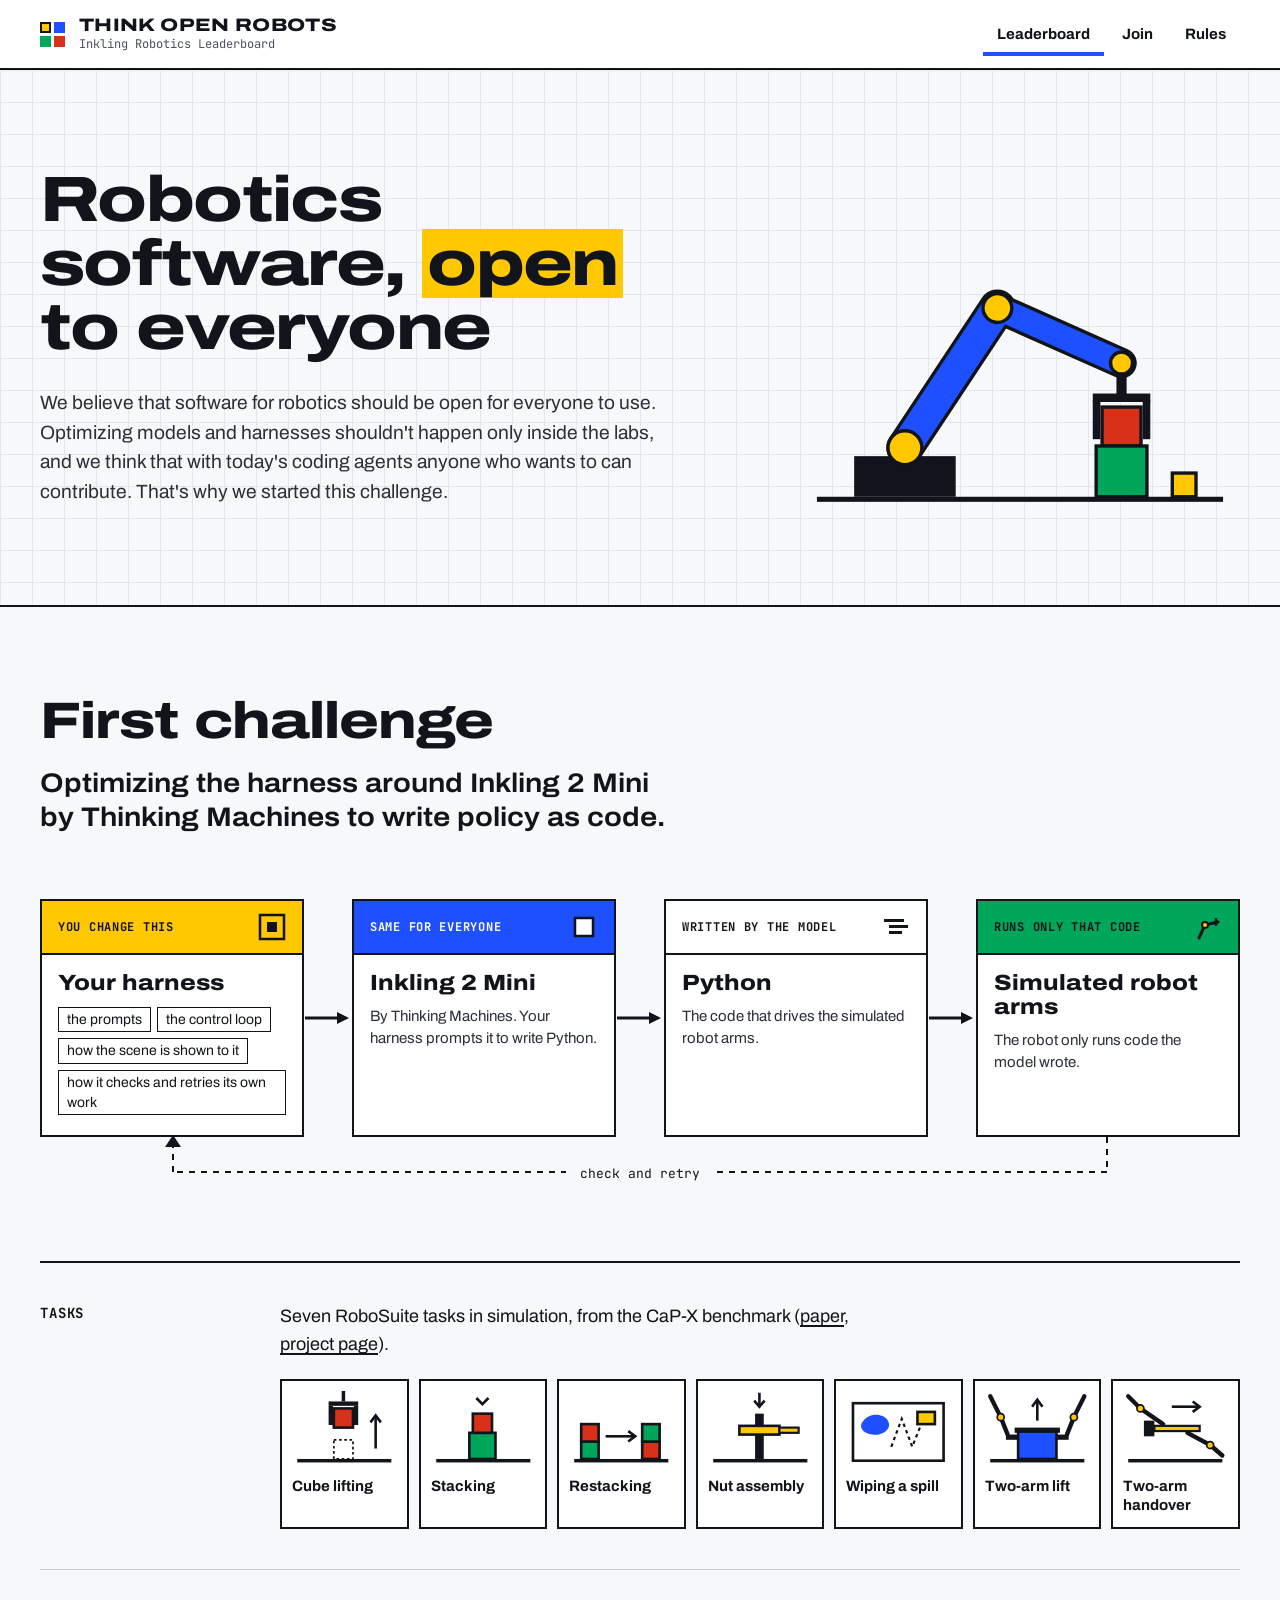
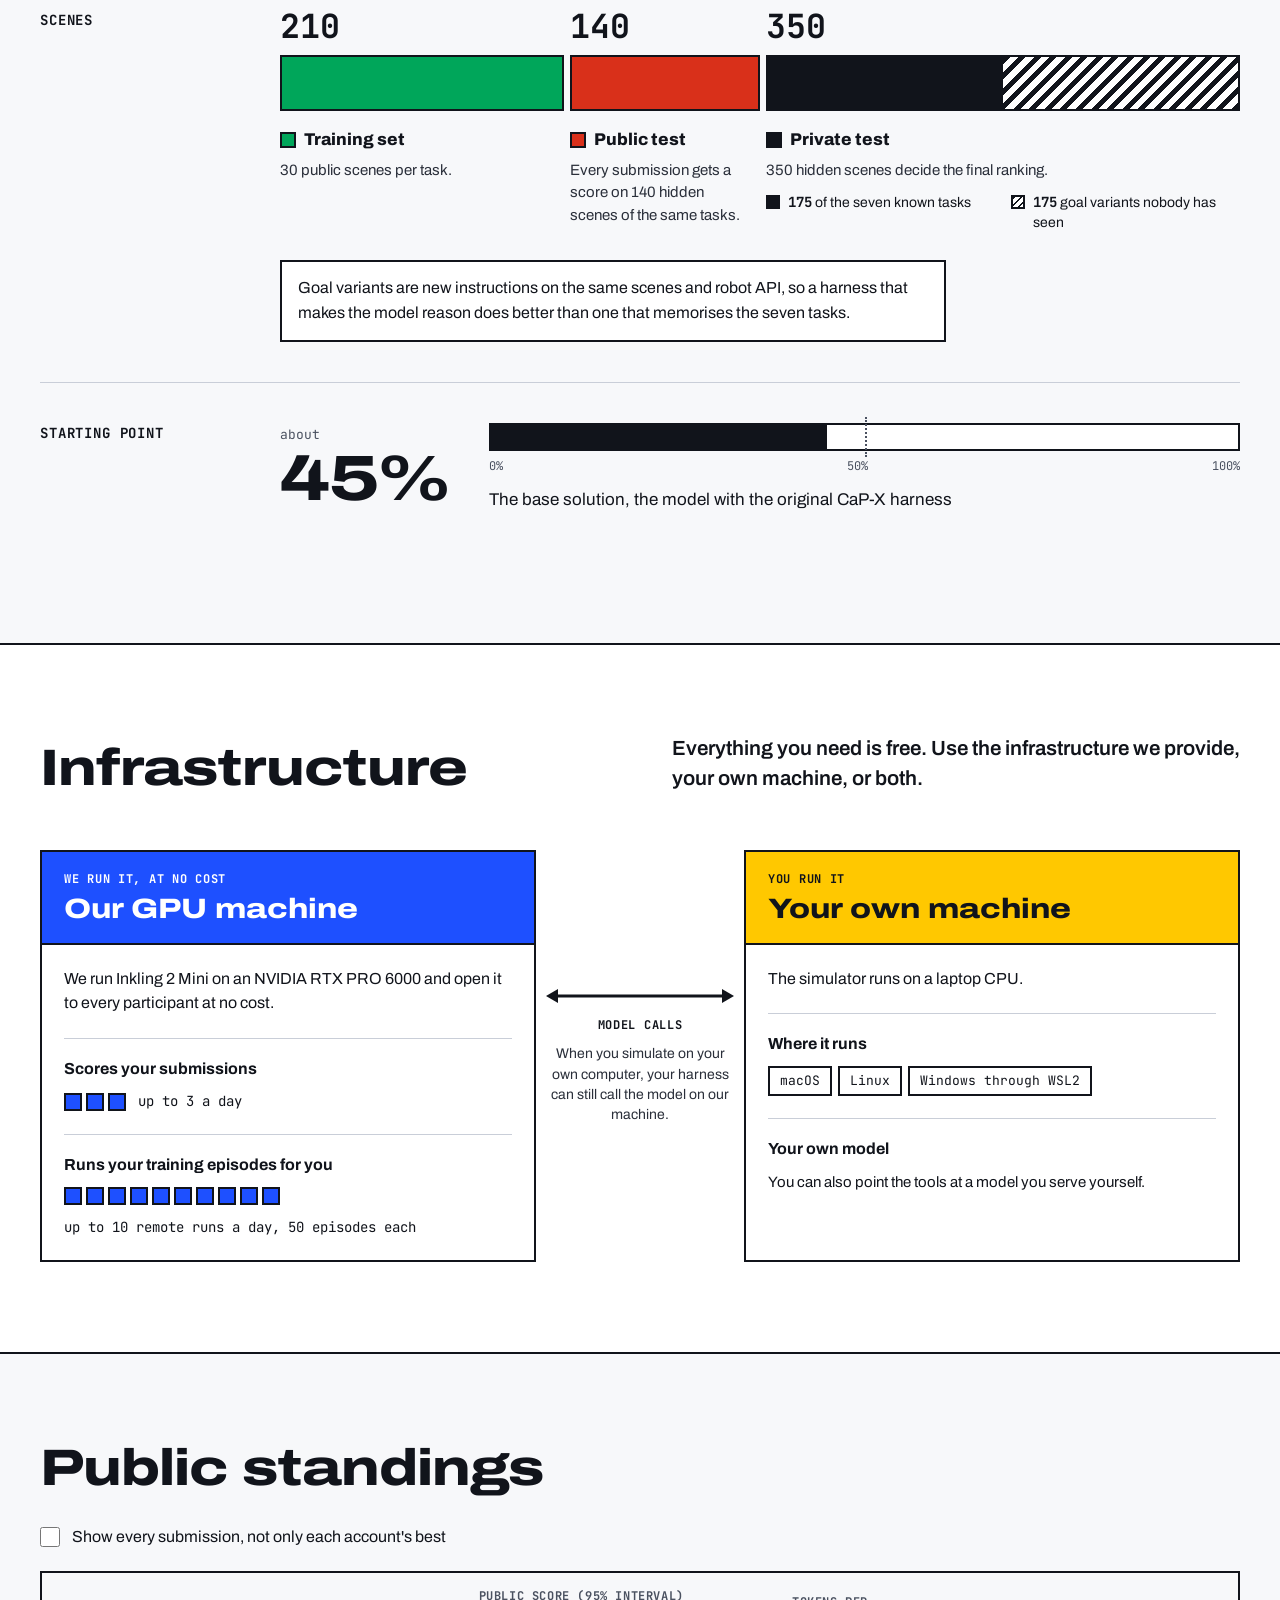
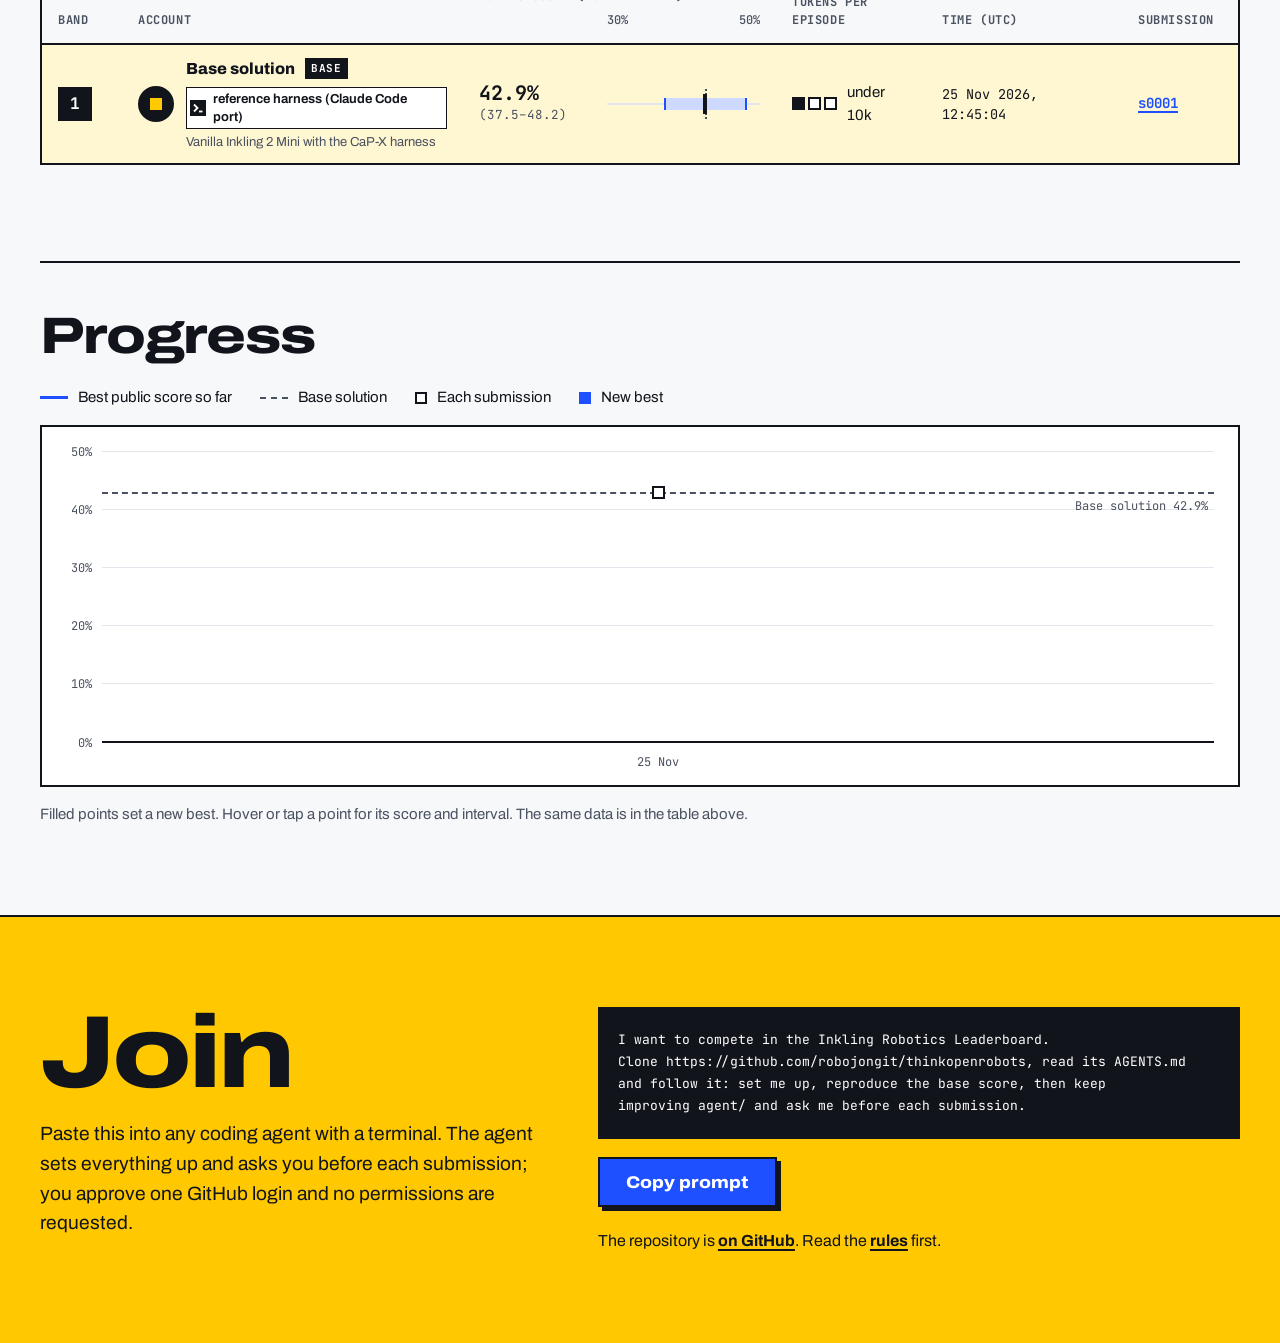
==== commit c2012a3a: "Site: starter prompt fits its box Claude-Session: https://claude.ai/code/session_013ePLd19crQekynnVE" ====
--- a/index.html
+++ b/index.html
@@ -8,10 +8,10 @@
   <meta name="description" content="An open challenge for robotics software. First challenge: optimizing the harness around Inkling 2 Mini to write policy as code.">
   <link rel="icon" href="favicon.svg" type="image/svg+xml">
   <link rel="preload" href="fonts/archivo-latin.woff2" as="font" type="font/woff2" crossorigin>
-  <link rel="stylesheet" href="style.css?v=20261125r1">
-  <script src="config.js?v=20261125r1"></script>
-  <script src="motion.js?v=20261125r1" defer></script>
-  <script src="app.js?v=20261125r1" defer></script>
+  <link rel="stylesheet" href="style.css?v=20261125r2">
+  <script src="config.js?v=20261125r2"></script>
+  <script src="motion.js?v=20261125r2" defer></script>
+  <script src="app.js?v=20261125r2" defer></script>
 </head>
 <body>
 <a class="skip" href="#leaderboard">Skip to the leaderboard</a>
--- a/style.css
+++ b/style.css
@@ -331,11 +331,13 @@
 /* ---------- join ---------- */
 .join { background: var(--yellow); border-top: 2px solid var(--ink); }
 .join-in { display: grid; grid-template-columns: repeat(auto-fit, minmax(min(420px, 100%), 1fr)); gap: 32px 64px; align-items: start; }
+/* the prompt block is wider than the text column, so its four lines (71 characters at most) do not wrap */
+@media (min-width: 900px) { .join-in { grid-template-columns: minmax(0, 1fr) minmax(0, 1.3fr); } }
 .join-text { display: flex; flex-direction: column; gap: 20px; }
 .join-title { margin: 0; font-weight: 800; font-stretch: 125%; font-size: clamp(56px, 8vw, 112px); line-height: 0.9; letter-spacing: -0.03em; }
 .join-text p { margin: 0; max-width: 46ch; font-size: clamp(18px, 1.5vw, 20px); line-height: 1.55; }
 .join-act { display: flex; flex-direction: column; gap: 18px; min-width: 0; }
-pre.prompt { margin: 0; background: var(--ink); color: var(--white); border: 2px solid var(--ink); padding: 24px; font-family: var(--mono); font-size: 15px; line-height: 1.7; white-space: pre-wrap; overflow-wrap: anywhere; -webkit-user-select: all; user-select: all; }
+pre.prompt { margin: 0; background: var(--ink); color: var(--white); border: 2px solid var(--ink); padding: 20px 18px; font-family: var(--mono); font-size: 13px; line-height: 1.7; white-space: pre-wrap; overflow-wrap: anywhere; -webkit-user-select: all; user-select: all; }
 pre.prompt:focus-visible { outline-color: var(--ink); outline-offset: 3px; }
 .copy-row { display: flex; flex-wrap: wrap; align-items: center; gap: 12px 20px; }
 /* the hard shadow is the wrapper behind the button, so pressing moves the button with transform only */
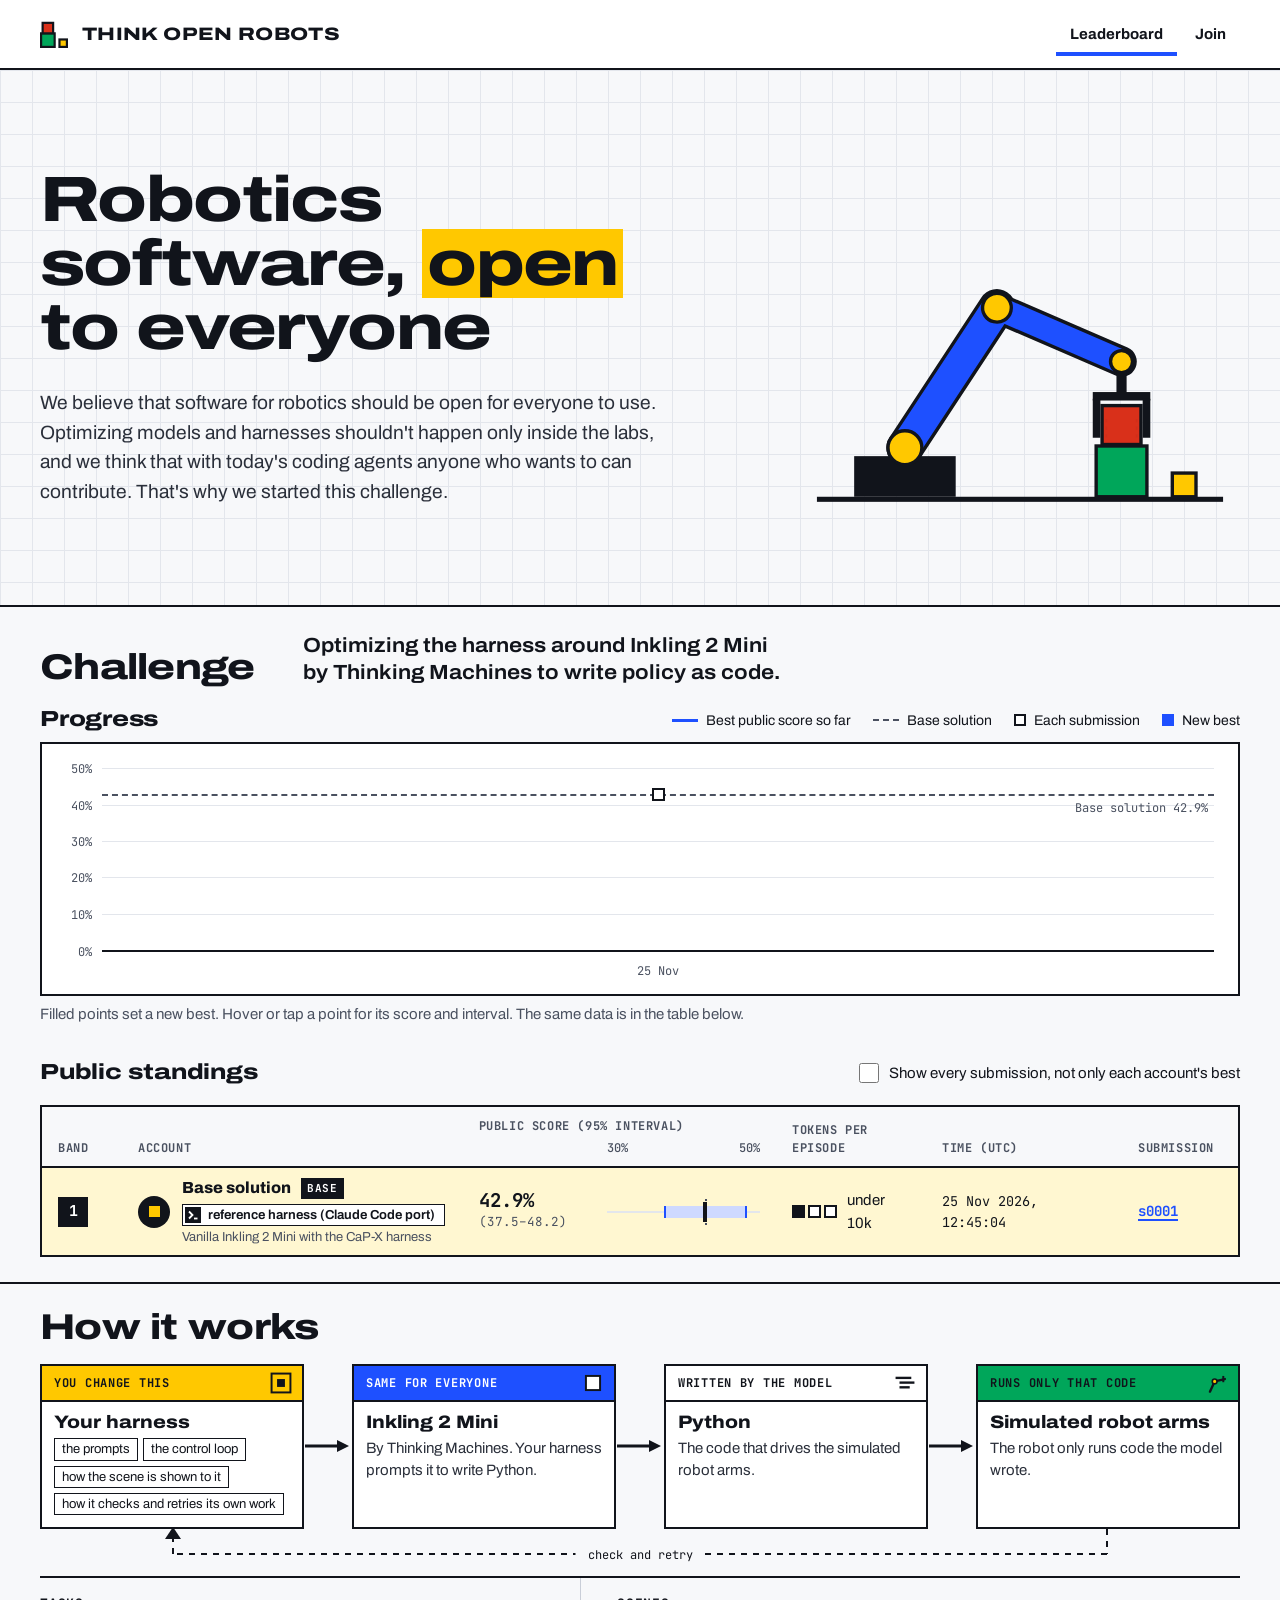
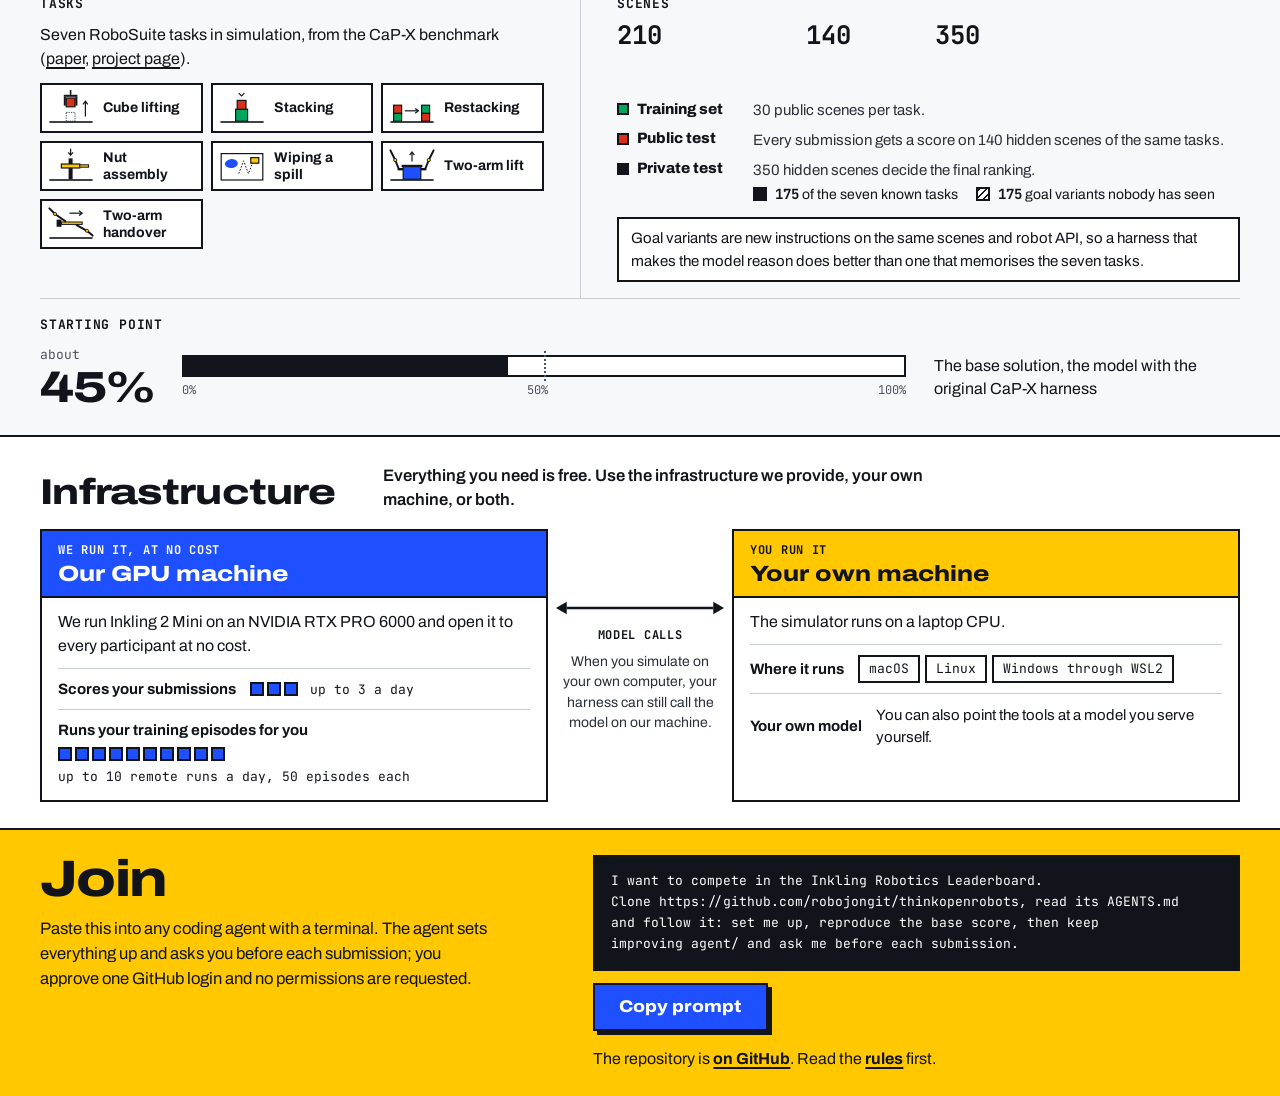
==== commit 75ac04e5: "Site: leaderboard first, compact layout, stacked-cubes logo; rules page removed Claude-Session: http" ====
--- a/index.html
+++ b/index.html
@@ -5,30 +5,26 @@
   <meta name="viewport" content="width=device-width, initial-scale=1">
   <meta name="color-scheme" content="light">
   <title>Think Open Robots: Inkling Robotics Leaderboard</title>
-  <meta name="description" content="An open challenge for robotics software. First challenge: optimizing the harness around Inkling 2 Mini to write policy as code.">
-  <link rel="icon" href="favicon.svg" type="image/svg+xml">
+  <meta name="description" content="An open challenge for robotics software. The challenge: optimizing the harness around Inkling 2 Mini to write policy as code.">
+  <link rel="icon" href="favicon.svg?v=20261125c2" type="image/svg+xml">
   <link rel="preload" href="fonts/archivo-latin.woff2" as="font" type="font/woff2" crossorigin>
-  <link rel="stylesheet" href="style.css?v=20261125r2">
-  <script src="config.js?v=20261125r2"></script>
-  <script src="motion.js?v=20261125r2" defer></script>
-  <script src="app.js?v=20261125r2" defer></script>
+  <link rel="stylesheet" href="style.css?v=20261125c1">
+  <script src="config.js?v=20261125c1"></script>
+  <script src="motion.js?v=20261125c1" defer></script>
+  <script src="app.js?v=20261125c1" defer></script>
 </head>
 <body>
 <a class="skip" href="#leaderboard">Skip to the leaderboard</a>
 <header class="site">
   <div class="wrap bar">
     <a class="brand" href="#top">
-      <span class="logo" aria-hidden="true"><span></span><span></span><span></span><span></span></span>
-      <span class="brand-text">
-        <span class="brand-name">Think Open Robots</span>
-        <span class="brand-sub">Inkling Robotics Leaderboard</span>
-      </span>
+      <svg class="logo" aria-hidden="true" width="28" height="28" viewBox="0 0 32 32"><rect x="1.25" y="15.25" width="15.5" height="15.5" fill="#00A65A" stroke="#11141B" stroke-width="2.5"/><rect x="3" y="3.25" width="12" height="12" fill="#D9301A" stroke="#11141B" stroke-width="2.5"/><rect x="22.25" y="22.25" width="8.5" height="8.5" fill="#FFC800" stroke="#11141B" stroke-width="2.5"/></svg>
+      <span class="brand-name">Think Open Robots</span>
     </a>
     <nav aria-label="Main">
       <ul>
         <li><a href="#leaderboard" aria-current="page">Leaderboard</a></li>
         <li><a href="#join">Join</a></li>
-        <li><a href="rules.html">Rules</a></li>
       </ul>
     </nav>
   </div>
@@ -72,12 +68,59 @@
 
   <section id="challenge" class="band-rule" aria-labelledby="challenge-h">
     <div class="wrap pad-section">
-      <div class="intro">
-        <div class="intro-col">
-          <h2 id="challenge-h" class="title">First challenge</h2>
-          <p class="kicker">Optimizing the harness around Inkling 2 Mini by Thinking Machines to write policy as code.</p>
-        </div>
-      </div>
+      <div class="head-row">
+        <h2 id="challenge-h" class="title">Challenge</h2>
+        <p class="kicker">Optimizing the harness around Inkling 2 Mini by Thinking Machines to write policy as code.</p>
+      </div>
+
+      <div id="leaderboard" class="board-block">
+        <section id="progress" aria-labelledby="progress-h" hidden>
+          <div class="sub-head">
+            <h3 id="progress-h" class="subtitle">Progress</h3>
+            <span class="sample-tag" data-sample-tag hidden><span class="hatch-sq" aria-hidden="true"></span>Sample data, not real results</span>
+            <ul class="legend" aria-hidden="true">
+              <li><span class="lg-best"></span>Best public score so far</li>
+              <li><span class="lg-base"></span>Base solution</li>
+              <li><span class="lg-pt"></span>Each submission</li>
+              <li><span class="lg-rec"></span>New best</li>
+            </ul>
+          </div>
+          <figure class="chart">
+            <div id="chart-host" class="chart-box"></div>
+            <figcaption>Filled points set a new best. Hover or tap a point for its score and interval. The same data is in the table below.</figcaption>
+          </figure>
+        </section>
+
+        <section id="final" aria-labelledby="final-h" hidden>
+          <div class="sub-head">
+            <h3 id="final-h" class="subtitle">Final results</h3>
+            <span class="sample-tag" data-sample-tag hidden><span class="hatch-sq" aria-hidden="true"></span>Sample data, not real results</span>
+          </div>
+          <p class="sec-meta"><span id="final-meta"></span>Ranking uses the private test only. Entries in the same band are statistically tied.</p>
+          <div id="final-table" class="board-host"></div>
+        </section>
+
+        <section id="standings" aria-labelledby="standings-h">
+          <div class="sub-head">
+            <h3 id="standings-h" class="subtitle">Public standings</h3>
+            <span class="sample-tag" data-sample-tag hidden><span class="hatch-sq" aria-hidden="true"></span>Sample data, not real results</span>
+            <div id="standings-controls" class="controls" hidden>
+              <label for="show-all"><input type="checkbox" id="show-all"> Show every submission, not only each account's best</label>
+            </div>
+          </div>
+          <div id="status" class="notice" role="status" aria-live="polite">Loading leaderboard&hellip;</div>
+          <noscript><p class="notice">This page needs JavaScript to show the leaderboard.</p></noscript>
+          <div id="standings-body" hidden>
+            <div id="standings-table" class="board-host"></div>
+          </div>
+        </section>
+      </div>
+    </div>
+  </section>
+
+  <section id="how" class="band-rule" aria-labelledby="how-h">
+    <div class="wrap pad-section">
+      <h2 id="how-h" class="title">How it works</h2>
 
       <div class="pipe-wrap" data-loop>
         <div class="pipe">
@@ -146,7 +189,7 @@
       </div>
 
       <div class="facts">
-        <div class="fact">
+        <div class="fact fact-tasks">
           <h3 class="fact-h">Tasks</h3>
           <div class="fact-body">
             <p class="fact-lead">Seven RoboSuite tasks in simulation, from the CaP-X benchmark (<a href="https://arxiv.org/abs/2603.22435" rel="noopener noreferrer">paper</a>, <a href="https://capgym.github.io/" rel="noopener noreferrer">project page</a>).</p>
@@ -183,7 +226,7 @@
           </div>
         </div>
 
-        <div class="fact">
+        <div class="fact fact-scenes">
           <h3 class="fact-h">Scenes</h3>
           <div class="fact-body scenes">
             <div class="split split-nums" aria-hidden="true"><span>210</span><span>140</span><span>350</span></div>
@@ -214,7 +257,7 @@
           </div>
         </div>
 
-        <div class="fact last">
+        <div class="fact fact-start">
           <h3 class="fact-h">Starting point</h3>
           <div class="fact-body start">
             <div class="start-num">
@@ -234,9 +277,9 @@
     </div>
   </section>
 
-  <section id="infrastructure" class="band-rule bg-white" aria-labelledby="infra-h">
+  <section id="infrastructure" class="bg-white" aria-labelledby="infra-h">
     <div class="wrap pad-section">
-      <div class="intro infra-intro">
+      <div class="head-row">
         <h2 id="infra-h" class="title">Infrastructure</h2>
         <p class="kicker-s">Everything you need is free. Use the infrastructure we provide, your own machine, or both.</p>
       </div>
@@ -298,55 +341,6 @@
     </div>
   </section>
 
-  <div id="leaderboard">
-    <section id="final" aria-labelledby="final-h" hidden>
-      <div class="wrap final-in">
-        <div class="sec-head">
-          <h2 id="final-h" class="title">Final results</h2>
-          <span class="sample-tag" data-sample-tag hidden><span class="hatch-sq" aria-hidden="true"></span>Sample data, not real results</span>
-        </div>
-        <p class="sec-meta"><span id="final-meta"></span>Ranking uses the private test only. Entries in the same band are statistically tied.</p>
-        <div id="final-table" class="board-host"></div>
-      </div>
-    </section>
-
-    <section id="standings" aria-labelledby="standings-h">
-      <div class="wrap standings-in">
-        <div class="sec-head">
-          <h2 id="standings-h" class="title">Public standings</h2>
-          <span class="sample-tag" data-sample-tag hidden><span class="hatch-sq" aria-hidden="true"></span>Sample data, not real results</span>
-        </div>
-        <div id="status" class="notice" role="status" aria-live="polite">Loading leaderboard&hellip;</div>
-        <noscript><p class="notice">This page needs JavaScript to show the leaderboard.</p></noscript>
-        <div id="standings-body" hidden>
-          <div class="controls">
-            <label for="show-all"><input type="checkbox" id="show-all"> Show every submission, not only each account's best</label>
-          </div>
-          <div id="standings-table" class="board-host"></div>
-        </div>
-      </div>
-    </section>
-  </div>
-
-  <section id="progress" aria-labelledby="progress-h" hidden>
-    <div class="wrap progress-in">
-      <div class="sec-head ruled">
-        <h2 id="progress-h" class="title">Progress</h2>
-        <span class="sample-tag" data-sample-tag hidden><span class="hatch-sq" aria-hidden="true"></span>Sample data, not real results</span>
-      </div>
-      <figure class="chart">
-        <ul class="legend" aria-hidden="true">
-          <li><span class="lg-best"></span>Best public score so far</li>
-          <li><span class="lg-base"></span>Base solution</li>
-          <li><span class="lg-pt"></span>Each submission</li>
-          <li><span class="lg-rec"></span>New best</li>
-        </ul>
-        <div id="chart-host" class="chart-box"></div>
-        <figcaption>Filled points set a new best. Hover or tap a point for its score and interval. The same data is in the table above.</figcaption>
-      </figure>
-    </div>
-  </section>
-
   <section id="join" class="join" aria-labelledby="join-h">
     <div class="wrap pad-section join-in">
       <div class="join-text">
@@ -359,7 +353,7 @@
           <span class="press"><button type="button" id="copy-btn" class="copy-btn">Copy prompt</button></span>
           <span id="copy-status" class="copy-status" role="status" aria-live="polite"></span>
         </div>
-        <p class="join-links">The repository is <a data-repo="" href="https://github.com/robojongit/thinkopenrobots" rel="noopener noreferrer">on GitHub</a>. Read the <a href="rules.html">rules</a> first.</p>
+        <p class="join-links">The repository is <a data-repo="" href="https://github.com/robojongit/thinkopenrobots" rel="noopener noreferrer">on GitHub</a>. Read the <a data-repo="/blob/main/RULES.md" href="https://github.com/robojongit/thinkopenrobots/blob/main/RULES.md" rel="noopener noreferrer">rules</a> first.</p>
       </div>
     </div>
   </section>
--- a/style.css
+++ b/style.css
@@ -77,29 +77,24 @@
 .bg-ink { background: var(--ink); }
 .bg-white { background: var(--white); }
 .band-rule { border-bottom: 2px solid var(--ink); }
-.pad-section { padding-top: clamp(56px, 7vw, 104px); padding-bottom: clamp(56px, 7vw, 104px); }
+.pad-section { padding-top: clamp(24px, 2vw, 28px); padding-bottom: clamp(24px, 2vw, 28px); }
 .grid-ground {
   background-color: var(--paper);
   background-image: linear-gradient(var(--grid) 1px, transparent 1px), linear-gradient(90deg, var(--grid) 1px, transparent 1px);
   background-size: 32px 32px;
 }
 .eyebrow { font-family: var(--mono); font-size: 12px; font-weight: 700; letter-spacing: 0.06em; text-transform: uppercase; }
-.title { margin: 0; font-weight: 800; font-stretch: 125%; font-size: clamp(34px, 4vw, 56px); line-height: 1; letter-spacing: -0.02em; }
+.title { margin: 0; font-weight: 800; font-stretch: 125%; font-size: clamp(28px, 2.8vw, 40px); line-height: 1; letter-spacing: -0.02em; }
+.subtitle { margin: 0; font-weight: 800; font-stretch: 125%; font-size: clamp(20px, 1.7vw, 25px); line-height: 1.1; letter-spacing: -0.01em; }
 
 /* ---------- header ---------- */
 header.site { background: var(--white); border-bottom: 2px solid var(--ink); }
 header.site .bar { padding-top: 12px; padding-bottom: 12px; display: flex; flex-wrap: wrap; align-items: center; justify-content: space-between; gap: 8px 32px; }
 .brand { display: flex; align-items: center; gap: 14px; min-height: 44px; text-decoration: none; color: var(--ink); }
 .brand:hover { color: var(--ink); }
-.logo { display: grid; grid-template-columns: repeat(2, 11px); gap: 3px; flex: none; }
-.logo span { display: block; width: 11px; height: 11px; }
-.logo span:nth-child(1) { background: var(--yellow); outline: 2px solid var(--ink); outline-offset: -2px; }
-.logo span:nth-child(2) { background: var(--accent); }
-.logo span:nth-child(3) { background: var(--green); }
-.logo span:nth-child(4) { background: var(--red); }
-.brand-text { display: flex; flex-direction: column; gap: 3px; }
+/* the mark: the hero's red cube stacked on the green one, the small yellow cube beside them */
+.logo { display: block; flex: none; }
 .brand-name { font-weight: 800; font-stretch: 125%; font-size: 18px; letter-spacing: 0.02em; line-height: 1; text-transform: uppercase; }
-.brand-sub { font-family: var(--mono); font-size: 12px; line-height: 1.2; color: var(--muted); }
 header.site nav ul { list-style: none; margin: 0; padding: 0; display: flex; flex-wrap: wrap; gap: 4px; }
 header.site nav a { display: flex; align-items: center; min-height: 44px; padding: 0 14px; font-weight: 700; font-size: 15px; text-decoration: none; color: var(--ink); }
 header.site nav a:hover { color: var(--accent); }
@@ -115,110 +110,19 @@
 .hero-art { flex: 0 1 440px; min-width: 0; max-width: 100%; }
 .hero-art svg { display: block; width: 100%; height: auto; max-width: 100%; }
 
-/* ---------- first challenge ---------- */
-.intro { display: grid; grid-template-columns: repeat(auto-fit, minmax(min(440px, 100%), 1fr)); gap: 24px 64px; align-items: end; }
-.intro-col { display: flex; flex-direction: column; gap: 20px; }
-.kicker { margin: 0; font-size: clamp(22px, 2.1vw, 29px); font-weight: 650; font-stretch: 110%; line-height: 1.25; text-wrap: balance; }
-
-.pipe-wrap { margin-top: 64px; }
-.pipe { display: grid; grid-template-columns: repeat(4, minmax(0, 1fr)); gap: 48px; }
-.card { position: relative; display: flex; flex-direction: column; background: var(--white); border: 2px solid var(--ink); }
-.card-head { padding: 12px 16px; display: flex; align-items: center; justify-content: space-between; gap: 12px; border-bottom: 2px solid var(--ink); }
-.card-head svg { flex: none; }
-.card-body { padding: 16px 16px 20px; display: flex; flex-direction: column; gap: 10px; }
-.card-body h3 { margin: 0; font-size: 22px; font-weight: 800; font-stretch: 115%; line-height: 1.1; }
-.card-body p { margin: 0; font-size: 15px; line-height: 1.5; color: var(--body); }
-.card:first-child .card-body { gap: 12px; }
-.chips { list-style: none; margin: 0; padding: 0; display: flex; flex-wrap: wrap; gap: 6px; }
-.chips li { border: 1.5px solid var(--ink); padding: 2px 8px; font-size: 14px; line-height: 1.4; }
-.arrow-h { position: absolute; right: -47px; top: calc(50% - 8px); overflow: visible; }
-.arrow-v { position: absolute; left: calc(50% - 8px); bottom: -51px; overflow: visible; }
-.token { fill: var(--yellow); stroke: var(--ink); stroke-width: 2; opacity: 0; }
-.loop { position: relative; margin-inline: calc((100% - 144px) / 8); height: 36px; }
-.loop-lines { position: absolute; left: 1px; right: 1px; top: 0; bottom: 1px; width: calc(100% - 2px); height: calc(100% - 1px); overflow: visible; }
-.loop-lines line { stroke: var(--ink); stroke-width: 2; stroke-dasharray: 6 6; }
-.loop-head { position: absolute; left: -7px; top: -2px; }
-.loop-label { position: absolute; left: 50%; bottom: -11px; transform: translateX(-50%); background: var(--paper); padding: 0 14px; font-family: var(--mono); font-size: 13px; line-height: 20px; white-space: nowrap; }
-.loop-v { margin: 20px 0 0; font-family: var(--mono); font-size: 13px; line-height: 1.5; border: 2px dashed var(--ink); padding: 10px 12px; }
-
-.facts { margin-top: 88px; border-top: 2px solid var(--ink); }
-.fact { display: grid; grid-template-columns: 200px minmax(0, 1fr); gap: 40px; padding-block: 40px; border-bottom: 1px solid var(--rule); }
-.fact.last { border-bottom: 0; }
-.fact-h { margin: 0; font-family: var(--mono); font-size: 14px; font-weight: 700; letter-spacing: 0.06em; text-transform: uppercase; }
-.fact-body { display: flex; flex-direction: column; gap: 20px; min-width: 0; }
-.fact-lead { margin: 0; font-size: 18px; line-height: 1.55; max-width: 62ch; }
-.tasks { list-style: none; margin: 0; padding: 0; display: grid; grid-template-columns: repeat(auto-fit, minmax(min(112px, 100%), 1fr)); gap: 10px; }
-.tasks li { background: var(--white); border: 2px solid var(--ink); padding: 10px 10px 12px; display: flex; flex-direction: column; gap: 8px; }
-.tasks svg { display: block; width: 100%; height: auto; }
-.tasks li > span { font-size: 15px; font-weight: 700; line-height: 1.25; }
-
-.scenes { gap: 12px; }
-.split { display: grid; grid-template-columns: 210fr 140fr 350fr; gap: 6px; }
-.split-nums { font-family: var(--mono); font-weight: 700; font-size: clamp(22px, 2.6vw, 38px); line-height: 1; }
-.split-bar { height: 56px; }
-.seg { border: 2px solid var(--ink); transform-origin: left center; }
-.seg-private { display: grid; grid-template-columns: repeat(2, minmax(0, 1fr)); }
-.seg-private span:first-child { background: var(--ink); }
-.seg-private span:last-child { background: repeating-linear-gradient(135deg, var(--ink) 0 5px, var(--white) 5px 11px); }
-.split-labels { margin-top: 4px; }
-.split-item { display: flex; flex-direction: column; gap: 6px; padding-right: 12px; }
-.split-item.last { padding-right: 0; }
-.split-h { display: flex; align-items: center; gap: 8px; font-weight: 800; font-size: 17px; }
-.key { width: 12px; height: 12px; border: 2px solid var(--ink); flex: none; }
-.split-t { font-size: 15px; line-height: 1.5; color: var(--body); }
-.private-split { display: grid; grid-template-columns: repeat(auto-fit, minmax(min(150px, 100%), 1fr)); gap: 10px 16px; margin-top: 6px; }
-.private-split > span { display: flex; align-items: flex-start; gap: 8px; font-size: 14px; line-height: 1.4; }
-.private-split b { font-family: var(--mono); }
-.key-sq { width: 14px; height: 14px; margin-top: 2px; background: var(--ink); flex: none; box-sizing: border-box; }
-.key-sq.hatch { border: 2px solid var(--ink); background: repeating-linear-gradient(135deg, var(--ink) 0 2px, var(--white) 2px 5px); }
-.callout { margin: 16px 0 0; max-width: 70ch; font-size: 16px; line-height: 1.55; padding: 14px 16px; background: var(--white); border: 2px solid var(--ink); }
-
-.start { flex-direction: row; flex-wrap: wrap; align-items: center; gap: 20px 40px; }
-.start-num { flex: 0 0 auto; display: flex; flex-direction: column; gap: 2px; }
-.about { font-family: var(--mono); font-size: 13px; color: var(--muted); }
-.big { font-weight: 800; font-stretch: 125%; font-size: clamp(44px, 5vw, 64px); line-height: 1; letter-spacing: -0.02em; }
-.start-right { flex: 1 1 360px; min-width: 0; display: flex; flex-direction: column; gap: 12px; }
-.start-scale { display: flex; flex-direction: column; gap: 6px; }
-.start-bar { position: relative; height: 24px; background: var(--white); border: 2px solid var(--ink); }
-.start-bar .fill { position: absolute; left: 0; top: 0; bottom: 0; width: 45%; background: var(--ink); }
-.start-bar .mid { position: absolute; left: 50%; top: -8px; bottom: -8px; border-left: 2px dotted var(--muted); }
-.start-ticks { display: flex; justify-content: space-between; font-family: var(--mono); font-size: 12px; color: var(--muted); }
-.start-right p { margin: 0; font-size: 17px; line-height: 1.55; max-width: 60ch; }
-
-/* ---------- infrastructure ---------- */
-.infra-intro { gap: 16px 64px; }
-.kicker-s { margin: 0; max-width: 52ch; font-size: clamp(19px, 1.6vw, 22px); line-height: 1.45; font-weight: 600; }
-.infra { margin-top: 56px; display: grid; grid-template-columns: minmax(0, 1fr) 208px minmax(0, 1fr); align-items: stretch; }
-.box { border: 2px solid var(--ink); background: var(--white); display: flex; flex-direction: column; min-width: 0; }
-.box-head { padding: 18px 22px; border-bottom: 2px solid var(--ink); display: flex; flex-direction: column; gap: 6px; }
-.box-head h3 { margin: 0; font-size: 28px; font-weight: 800; font-stretch: 120%; line-height: 1.1; }
-.box-body { padding: 22px; display: flex; flex-direction: column; gap: 22px; }
-.box-body > p { margin: 0; font-size: 16px; line-height: 1.55; }
-.box-row { display: flex; flex-direction: column; gap: 10px; padding-top: 18px; border-top: 1px solid var(--rule); }
-.row-h { font-weight: 700; font-size: 16px; }
-.row-t { font-size: 15px; line-height: 1.5; }
-.quota { display: flex; flex-wrap: wrap; align-items: center; gap: 12px; }
-.quota .mono { font-size: 14px; }
-.squares { display: flex; gap: 4px; }
-.squares span { width: 18px; height: 18px; background: var(--accent); border: 2px solid var(--ink); box-sizing: border-box; }
-.mono-chips li { border-width: 2px; padding: 3px 10px; font-family: var(--mono); font-size: 13px; line-height: 1.5; }
-.infra-link { display: flex; flex-direction: column; justify-content: center; align-items: center; gap: 10px; padding: 20px 10px; text-align: center; }
-.infra-link svg { max-width: 100%; }
-.link-t { font-size: 14px; line-height: 1.45; color: var(--body); max-width: 32ch; }
-
-/* ---------- leaderboard sections ---------- */
-.sec-head { display: flex; flex-wrap: wrap; align-items: flex-end; justify-content: space-between; gap: 12px 24px; }
-.sec-head.ruled { padding-top: 48px; border-top: 2px solid var(--ink); }
-.final-in { padding-top: clamp(56px, 7vw, 104px); padding-bottom: 48px; }
-.standings-in { padding-top: clamp(56px, 7vw, 104px); padding-bottom: 48px; }
-#final:not([hidden]) + #standings .standings-in { padding-top: 48px; }
-#final:not([hidden]) + #standings .sec-head { padding-top: 48px; border-top: 2px solid var(--ink); }
-.progress-in { padding-top: 48px; padding-bottom: clamp(56px, 7vw, 104px); }
-.sec-meta { margin: 16px 0 0; font-size: 15px; line-height: 1.5; color: var(--muted); max-width: 70ch; }
-.sample-tag { display: inline-flex; align-items: center; gap: 10px; border: 2px solid var(--ink); background: var(--white); padding: 6px 12px 6px 6px; font-family: var(--mono); font-size: 13px; font-weight: 700; }
-.hatch-sq { width: 22px; height: 22px; background: repeating-linear-gradient(135deg, var(--ink) 0 4px, var(--yellow) 4px 8px); }
-
-.notice { margin-top: 20px; border: 2px solid var(--ink); background: var(--white); padding: 14px 16px; font-size: 16px; line-height: 1.5; }
+/* ---------- section heads: title and its statement side by side ---------- */
+.head-row { display: grid; grid-template-columns: auto minmax(0, 1fr); gap: 10px 48px; align-items: end; }
+.kicker { margin: 0; max-width: 46ch; font-size: clamp(18px, 1.6vw, 23px); font-weight: 650; font-stretch: 110%; line-height: 1.3; text-wrap: balance; }
+.kicker-s { margin: 0; max-width: 60ch; font-size: clamp(16px, 1.3vw, 19px); line-height: 1.45; font-weight: 600; }
+
+/* ---------- challenge: progress and standings ---------- */
+.board-block { margin-top: clamp(18px, 1.8vw, 24px); display: flex; flex-direction: column; gap: clamp(22px, 2vw, 28px); scroll-margin-top: 12px; }
+.sub-head { display: flex; flex-wrap: wrap; align-items: center; gap: 6px 16px; }
+.sec-meta { margin: 6px 0 0; font-size: 15px; line-height: 1.5; color: var(--muted); max-width: 80ch; }
+.sample-tag { display: inline-flex; align-items: center; gap: 8px; border: 2px solid var(--ink); background: var(--white); padding: 3px 10px 3px 3px; font-family: var(--mono); font-size: 12px; font-weight: 700; }
+.hatch-sq { width: 18px; height: 18px; background: repeating-linear-gradient(135deg, var(--ink) 0 4px, var(--yellow) 4px 8px); }
+
+.notice { margin-top: 10px; border: 2px solid var(--ink); background: var(--white); padding: 12px 16px; font-size: 16px; line-height: 1.5; }
 .notice.error { background: var(--base-bg); }
 .notice button, .btn-plain {
   margin-left: 12px; min-height: 40px; padding: 0 14px; font: inherit; font-weight: 700; cursor: pointer;
@@ -226,60 +130,59 @@
 }
 .notice button:hover { background: var(--yellow); }
 
-.controls { margin-top: 20px; display: flex; flex-wrap: wrap; align-items: center; gap: 12px; }
-.controls label { display: inline-flex; align-items: center; gap: 12px; min-height: 44px; font-size: 16px; cursor: pointer; }
+.controls { margin-left: auto; display: flex; flex-wrap: wrap; align-items: center; gap: 12px; }
+.controls label { display: inline-flex; align-items: center; gap: 10px; min-height: 44px; font-size: 15px; cursor: pointer; }
 .controls input { width: 20px; height: 20px; margin: 0; accent-color: var(--accent); }
 
 /* tables: real <table> with explicit ARIA roles, laid out as grid rows */
-.board-host { margin-top: 12px; }
-.final-in .board-host { margin-top: 20px; }
+.board-host { margin-top: 10px; }
 .table-wrap { border: 2px solid var(--ink); background: var(--white); overflow-x: auto; }
 .board { display: block; min-width: 1142px; border-collapse: collapse; }
 .board thead, .board tbody { display: block; }
 .board tr { display: grid; grid-template-columns: 80px minmax(300px, 2.5fr) minmax(300px, 2.3fr) 150px 196px 116px; align-items: center; background: var(--white); }
 .board.final tr { grid-template-columns: 80px minmax(300px, 2.5fr) minmax(300px, 2.3fr) 150px 196px; }
 .board thead tr { background: var(--paper); border-bottom: 2px solid var(--ink); align-items: end; }
-.board th { display: block; padding: 14px 16px; text-align: left; font-family: var(--mono); font-size: 12px; font-weight: 700; letter-spacing: 0.05em; text-transform: uppercase; color: var(--muted); }
-.board th.th-score { display: flex; flex-direction: column; gap: 6px; }
+.board th { display: block; padding: 10px 16px 9px; text-align: left; font-family: var(--mono); font-size: 12px; font-weight: 700; letter-spacing: 0.05em; text-transform: uppercase; color: var(--muted); }
+.board th.th-score { display: flex; flex-direction: column; gap: 4px; }
 .th-scale { display: grid; grid-template-columns: 112px minmax(0, 1fr); gap: 16px; text-transform: none; letter-spacing: 0; font-weight: 500; }
 .th-scale > span:last-child { display: flex; justify-content: space-between; }
-.board td { display: block; padding: 12px 16px; min-width: 0; }
+.board td { display: block; padding: 8px 16px; min-width: 0; }
 .board tbody tr + tr { border-top: 1px solid var(--row-rule); }
 .board tbody tr + tr.band-first { border-top: 2px solid var(--ink); }
 .board tr.is-base { background: var(--base-bg); }
-.board td.cell-band { padding: 14px 16px; }
-.band-badge { display: flex; align-items: center; justify-content: center; width: 34px; height: 34px; box-sizing: border-box; border: 2px solid var(--ink); color: var(--ink); font-family: var(--mono); font-weight: 700; font-size: 16px; }
+.board td.cell-band { padding: 8px 16px; }
+.band-badge { display: flex; align-items: center; justify-content: center; width: 30px; height: 30px; box-sizing: border-box; border: 2px solid var(--ink); color: var(--ink); font-family: var(--mono); font-weight: 700; font-size: 15px; }
 .band-first .band-badge { background: var(--ink); color: var(--white); }
 
 .board td.cell-account { display: flex; align-items: center; gap: 12px; }
-.avatar { position: relative; flex: none; width: 36px; height: 36px; border-radius: 50%; box-sizing: border-box; border: 2px solid var(--ink); display: flex; align-items: center; justify-content: center; font-weight: 800; font-stretch: 115%; font-size: 15px; line-height: 1; overflow: hidden; }
+.avatar { position: relative; flex: none; width: 32px; height: 32px; border-radius: 50%; box-sizing: border-box; border: 2px solid var(--ink); display: flex; align-items: center; justify-content: center; font-weight: 800; font-stretch: 115%; font-size: 14px; line-height: 1; overflow: hidden; }
 .avatar img { position: absolute; inset: 0; width: 100%; height: 100%; border-radius: 50%; object-fit: cover; background: var(--white); }
 .avatar.av-0 { background: var(--yellow); color: var(--ink); }
 .avatar.av-1 { background: var(--accent); color: var(--white); }
 .avatar.av-2 { background: var(--green); color: var(--ink); }
 .avatar.av-3 { background: var(--red); color: var(--white); }
 .avatar.av-base { background: var(--ink); border: 0; }
-.avatar.av-base span { width: 12px; height: 12px; background: var(--yellow); }
-.who { display: flex; flex-direction: column; gap: 5px; min-width: 0; }
-.who-line { display: flex; flex-wrap: wrap; align-items: center; gap: 6px 10px; min-width: 0; }
+.avatar.av-base span { width: 11px; height: 11px; background: var(--yellow); }
+.who { display: flex; flex-direction: column; gap: 3px; min-width: 0; }
+.who-line { display: flex; flex-wrap: wrap; align-items: center; gap: 4px 10px; min-width: 0; }
 .who-name { font-weight: 800; font-size: 16px; color: var(--ink); text-decoration: none; overflow-wrap: anywhere; }
 a.who-name:hover { color: var(--accent); text-decoration: underline; }
 .base-tag { background: var(--ink); color: var(--white); font-family: var(--mono); font-size: 11px; font-weight: 700; letter-spacing: 0.06em; text-transform: uppercase; padding: 2px 6px; }
-.agent-tag { display: inline-flex; align-items: center; gap: 7px; max-width: 100%; box-sizing: border-box; padding: 2px 9px 2px 3px; border: 1.5px solid var(--ink); background: var(--agent-bg); font-size: 13px; font-weight: 650; line-height: 18px; }
+.agent-tag { display: inline-flex; align-items: center; gap: 7px; max-width: 100%; box-sizing: border-box; padding: 1px 9px 1px 2px; border: 1.5px solid var(--ink); background: var(--agent-bg); font-size: 13px; font-weight: 650; line-height: 18px; }
 .is-base .agent-tag { background: var(--white); }
 .agent-tag svg { flex: none; }
 .agent-tag > span { min-width: 0; overflow-wrap: anywhere; }
 .who-sub { font-size: 13px; line-height: 1.35; color: var(--muted); }
 
 .board td.cell-score { display: grid; grid-template-columns: 112px minmax(0, 1fr); gap: 16px; align-items: center; }
-.score-num { display: flex; flex-direction: column; gap: 2px; font-family: var(--mono); font-variant-numeric: tabular-nums; }
-.score-num .num { font-size: 20px; font-weight: 700; line-height: 1.1; }
+.score-num { display: flex; flex-direction: column; gap: 1px; font-family: var(--mono); font-variant-numeric: tabular-nums; }
+.score-num .num { font-size: 19px; font-weight: 700; line-height: 1.1; }
 .score-num .ci { font-size: 12.5px; color: var(--muted); }
-.ivl { position: relative; display: block; height: 30px; }
-.ivl .track { position: absolute; left: 0; right: 0; top: 14px; height: 2px; background: var(--grid); }
+.ivl { position: relative; display: block; height: 26px; }
+.ivl .track { position: absolute; left: 0; right: 0; top: 12px; height: 2px; background: var(--grid); }
 .ivl .base-tick { position: absolute; top: 0; bottom: 0; border-left: 2px dotted var(--muted); }
-.ivl .range { position: absolute; top: 9px; height: 12px; box-sizing: border-box; background: var(--accent-tint); border-left: 2px solid var(--accent); border-right: 2px solid var(--accent); }
-.ivl .dot { position: absolute; top: 5px; width: 4px; height: 20px; margin-left: -2px; background: var(--ink); }
+.ivl .range { position: absolute; top: 7px; height: 12px; box-sizing: border-box; background: var(--accent-tint); border-left: 2px solid var(--accent); border-right: 2px solid var(--accent); }
+.ivl .dot { position: absolute; top: 3px; width: 4px; height: 20px; margin-left: -2px; background: var(--ink); }
 .ivl .scale { display: none; }
 
 .board td.cell-tokens { display: flex; align-items: center; gap: 10px; font-size: 15px; }
@@ -294,17 +197,17 @@
 .board td.cell-runs { font-size: 15px; }
 .picks { display: flex; flex-direction: column; gap: 4px; }
 .picks .who-sub { font-family: var(--sans); font-weight: 400; }
-.empty { margin: 0; padding: 24px 16px; color: var(--muted); text-align: center; }
+.empty { margin: 0; padding: 20px 16px; color: var(--muted); text-align: center; }
 
 /* chart */
-figure.chart { margin: 24px 0 0; display: flex; flex-direction: column; gap: 16px; }
-.legend { list-style: none; margin: 0; padding: 0; display: flex; flex-wrap: wrap; gap: 8px 28px; font-size: 15px; }
-.legend li { display: flex; align-items: center; gap: 10px; }
-.lg-best { width: 28px; height: 0; border-top: 3px solid var(--accent); }
-.lg-base { width: 28px; height: 0; border-top: 2px dashed var(--muted); }
+.legend { list-style: none; margin: 0 0 0 auto; padding: 0; display: flex; flex-wrap: wrap; gap: 4px 22px; font-size: 14px; }
+.legend li { display: flex; align-items: center; gap: 8px; }
+.lg-best { width: 26px; height: 0; border-top: 3px solid var(--accent); }
+.lg-base { width: 26px; height: 0; border-top: 2px dashed var(--muted); }
 .lg-pt { width: 12px; height: 12px; box-sizing: border-box; background: var(--white); border: 2px solid var(--ink); }
 .lg-rec { width: 12px; height: 12px; box-sizing: border-box; background: var(--accent); border: 2px solid var(--accent); }
-.chart-box { position: relative; height: clamp(280px, 28vw, 380px); background: var(--white); border: 2px solid var(--ink); }
+figure.chart { margin: 10px 0 0; display: flex; flex-direction: column; gap: 8px; }
+.chart-box { position: relative; height: clamp(240px, 19.5vw, 280px); background: var(--white); border: 2px solid var(--ink); }
 .plot { position: absolute; left: 60px; right: 24px; top: 24px; bottom: 44px; }
 .ytick { position: absolute; left: 0; right: 0; border-top: 1px solid var(--grid); }
 .ytick.zero { border-top: 2px solid var(--ink); }
@@ -326,24 +229,123 @@
 .tip .t-agent svg { flex: none; }
 .tip .t-score { font-family: var(--mono); font-size: 14px; font-weight: 700; white-space: pre; }
 .tip .t-when { font-family: var(--mono); font-size: 12px; color: var(--rule); }
-figure.chart figcaption { font-size: 15px; line-height: 1.5; color: var(--muted); }
+figure.chart figcaption { font-size: 15px; line-height: 1.45; color: var(--muted); }
+
+/* ---------- how it works: pipeline ---------- */
+.pipe-wrap { margin-top: clamp(14px, 1.4vw, 20px); }
+.pipe { display: grid; grid-template-columns: repeat(4, minmax(0, 1fr)); gap: 48px; }
+.card { position: relative; display: flex; flex-direction: column; background: var(--white); border: 2px solid var(--ink); }
+.card-head { padding: 6px 10px 6px 12px; display: flex; align-items: center; justify-content: space-between; gap: 12px; border-bottom: 2px solid var(--ink); }
+.card-head svg { flex: none; width: 22px; height: 22px; }
+.card-body { padding: 10px 12px 12px; display: flex; flex-direction: column; gap: 6px; }
+.card-body h3 { margin: 0; font-size: 18px; font-weight: 800; font-stretch: 115%; line-height: 1.15; }
+.card-body p { margin: 0; font-size: 15px; line-height: 1.45; color: var(--body); }
+.chips { list-style: none; margin: 0; padding: 0; display: flex; flex-wrap: wrap; gap: 5px; }
+.chips li { border: 1.5px solid var(--ink); padding: 1px 7px; font-size: 13px; line-height: 1.4; }
+.arrow-h { position: absolute; right: -47px; top: calc(50% - 8px); overflow: visible; }
+.arrow-v { position: absolute; left: calc(50% - 8px); bottom: -51px; overflow: visible; }
+.token { fill: var(--yellow); stroke: var(--ink); stroke-width: 2; opacity: 0; }
+.loop { position: relative; margin-inline: calc((100% - 144px) / 8); height: 26px; }
+.loop-lines { position: absolute; left: 1px; right: 1px; top: 0; bottom: 1px; width: calc(100% - 2px); height: calc(100% - 1px); overflow: visible; }
+.loop-lines line { stroke: var(--ink); stroke-width: 2; stroke-dasharray: 6 6; }
+.loop-head { position: absolute; left: -7px; top: -2px; }
+.loop-label { position: absolute; left: 50%; bottom: -10px; transform: translateX(-50%); background: var(--paper); padding: 0 12px; font-family: var(--mono); font-size: 12px; line-height: 20px; white-space: nowrap; }
+.loop-v { margin: 14px 0 0; font-family: var(--mono); font-size: 13px; line-height: 1.5; border: 2px dashed var(--ink); padding: 8px 12px; }
+
+/* ---------- how it works: tasks, scenes, starting point ---------- */
+.facts { margin-top: clamp(18px, 1.6vw, 22px); border-top: 2px solid var(--ink); display: grid; grid-template-columns: minmax(0, 1fr); }
+.fact { display: flex; flex-direction: column; gap: 10px; padding-block: 16px; border-bottom: 1px solid var(--rule); min-width: 0; }
+.fact-start { border-bottom: 0; padding-bottom: 0; }
+.fact-h { margin: 0; font-family: var(--mono); font-size: 13px; font-weight: 700; letter-spacing: 0.06em; text-transform: uppercase; }
+.fact-body { display: flex; flex-direction: column; gap: 12px; min-width: 0; }
+.fact-lead { margin: 0; font-size: 16px; line-height: 1.5; max-width: 62ch; }
+.tasks { list-style: none; margin: 0; padding: 0; display: grid; grid-template-columns: repeat(7, minmax(0, 1fr)); gap: 8px; }
+.tasks li { background: var(--white); border: 2px solid var(--ink); padding: 8px 8px 9px; display: flex; flex-direction: column; gap: 6px; }
+.tasks svg { display: block; width: 100%; height: 56px; }
+.tasks li > span { font-size: 14px; font-weight: 700; line-height: 1.25; }
+
+/* side by side: tasks next to scenes, then the starting point as one row underneath */
+@media (min-width: 1000px) {
+  .facts { grid-template-columns: minmax(0, 0.9fr) minmax(0, 1.1fr); grid-template-areas: "tasks scenes" "start start"; }
+  .fact-tasks { grid-area: tasks; padding-right: 36px; }
+  .fact-scenes { grid-area: scenes; padding-left: 36px; border-left: 1px solid var(--rule); }
+  .fact-start { grid-area: start; }
+  .fact-start .start-right { flex-direction: row; align-items: center; gap: 28px; }
+  .fact-start .start-scale { flex: 1 1 auto; min-width: 0; }
+  .fact-start .start-right p { flex: 0 1 auto; max-width: 34ch; }
+  .tasks { grid-template-columns: repeat(3, minmax(0, 1fr)); }
+  .tasks li { flex-direction: row; align-items: center; gap: 8px; padding: 5px 8px 5px 5px; }
+  .tasks svg { flex: none; width: 48px; height: 36px; }
+}
+
+.scenes { gap: 8px; }
+.split { display: grid; grid-template-columns: 210fr 140fr 350fr; gap: 6px; }
+.split-nums { font-family: var(--mono); font-weight: 700; font-size: clamp(20px, 2vw, 28px); line-height: 1; }
+.split-bar { height: 30px; }
+.seg { border: 2px solid var(--ink); transform-origin: left center; }
+.seg-private { display: grid; grid-template-columns: repeat(2, minmax(0, 1fr)); }
+.seg-private span:first-child { background: var(--ink); }
+.seg-private span:last-child { background: repeating-linear-gradient(135deg, var(--ink) 0 5px, var(--white) 5px 11px); }
+/* the three labels as rows: name, then what it is */
+.split.split-labels { margin-top: 4px; grid-template-columns: minmax(0, 1fr); gap: 6px; }
+.split-item { display: grid; grid-template-columns: 124px minmax(0, 1fr); gap: 4px 12px; align-items: baseline; }
+.split-h { display: flex; align-items: center; gap: 8px; font-weight: 800; font-size: 15px; line-height: 1.45; }
+.key { width: 12px; height: 12px; border: 2px solid var(--ink); flex: none; box-sizing: border-box; }
+.split-t { font-size: 15px; line-height: 1.45; color: var(--body); }
+.private-split { grid-column: 2; display: flex; flex-wrap: wrap; gap: 4px 18px; }
+.private-split > span { display: flex; align-items: flex-start; gap: 8px; font-size: 14px; line-height: 1.4; }
+.private-split b { font-family: var(--mono); }
+.key-sq { width: 14px; height: 14px; margin-top: 2px; background: var(--ink); flex: none; box-sizing: border-box; }
+.key-sq.hatch { border: 2px solid var(--ink); background: repeating-linear-gradient(135deg, var(--ink) 0 2px, var(--white) 2px 5px); }
+.callout { margin: 4px 0 0; max-width: 70ch; font-size: 15px; line-height: 1.5; padding: 8px 12px; background: var(--white); border: 2px solid var(--ink); }
+
+.start { flex-direction: row; flex-wrap: wrap; align-items: center; gap: 12px 28px; }
+.start-num { flex: 0 0 auto; display: flex; flex-direction: column; gap: 2px; }
+.about { font-family: var(--mono); font-size: 13px; color: var(--muted); }
+.big { font-weight: 800; font-stretch: 125%; font-size: clamp(36px, 3.4vw, 48px); line-height: 1; letter-spacing: -0.02em; }
+.start-right { flex: 1 1 260px; min-width: 0; display: flex; flex-direction: column; gap: 8px; }
+.start-scale { display: flex; flex-direction: column; gap: 4px; }
+.start-bar { position: relative; height: 18px; background: var(--white); border: 2px solid var(--ink); }
+.start-bar .fill { position: absolute; left: 0; top: 0; bottom: 0; width: 45%; background: var(--ink); }
+.start-bar .mid { position: absolute; left: 50%; top: -6px; bottom: -6px; border-left: 2px dotted var(--muted); }
+.start-ticks { display: flex; justify-content: space-between; font-family: var(--mono); font-size: 12px; color: var(--muted); }
+.start-right p { margin: 0; font-size: 16px; line-height: 1.45; max-width: 60ch; }
+
+/* ---------- infrastructure ---------- */
+.infra { margin-top: clamp(14px, 1.4vw, 20px); display: grid; grid-template-columns: minmax(0, 1fr) 184px minmax(0, 1fr); align-items: stretch; }
+.box { border: 2px solid var(--ink); background: var(--white); display: flex; flex-direction: column; min-width: 0; }
+.box-head { padding: 10px 16px; border-bottom: 2px solid var(--ink); display: flex; flex-direction: column; gap: 3px; }
+.box-head h3 { margin: 0; font-size: 22px; font-weight: 800; font-stretch: 120%; line-height: 1.1; }
+.box-body { padding: 12px 16px 14px; display: flex; flex-direction: column; gap: 10px; }
+.box-body > p { margin: 0; font-size: 16px; line-height: 1.5; }
+.box-row { display: flex; flex-wrap: wrap; align-items: center; gap: 6px 14px; padding-top: 10px; border-top: 1px solid var(--rule); }
+.row-h { font-weight: 700; font-size: 15px; line-height: 1.35; }
+.row-t { flex: 1 1 220px; font-size: 15px; line-height: 1.5; }
+.quota { display: flex; flex-wrap: wrap; align-items: center; gap: 6px 12px; }
+.quota .mono { font-size: 13px; }
+.squares { display: flex; gap: 3px; }
+.squares span { width: 14px; height: 14px; background: var(--accent); border: 2px solid var(--ink); box-sizing: border-box; }
+.mono-chips li { border-width: 2px; padding: 2px 9px; font-family: var(--mono); font-size: 13px; line-height: 1.5; }
+.infra-link { display: flex; flex-direction: column; justify-content: center; align-items: center; gap: 8px; padding: 12px 8px; text-align: center; }
+.infra-link svg { max-width: 100%; }
+.link-t { font-size: 14px; line-height: 1.45; color: var(--body); max-width: 30ch; }
 
 /* ---------- join ---------- */
 .join { background: var(--yellow); border-top: 2px solid var(--ink); }
-.join-in { display: grid; grid-template-columns: repeat(auto-fit, minmax(min(420px, 100%), 1fr)); gap: 32px 64px; align-items: start; }
+.join-in { display: grid; grid-template-columns: repeat(auto-fit, minmax(min(420px, 100%), 1fr)); gap: 20px 56px; align-items: start; }
 /* the prompt block is wider than the text column, so its four lines (71 characters at most) do not wrap */
 @media (min-width: 900px) { .join-in { grid-template-columns: minmax(0, 1fr) minmax(0, 1.3fr); } }
-.join-text { display: flex; flex-direction: column; gap: 20px; }
-.join-title { margin: 0; font-weight: 800; font-stretch: 125%; font-size: clamp(56px, 8vw, 112px); line-height: 0.9; letter-spacing: -0.03em; }
-.join-text p { margin: 0; max-width: 46ch; font-size: clamp(18px, 1.5vw, 20px); line-height: 1.55; }
-.join-act { display: flex; flex-direction: column; gap: 18px; min-width: 0; }
-pre.prompt { margin: 0; background: var(--ink); color: var(--white); border: 2px solid var(--ink); padding: 20px 18px; font-family: var(--mono); font-size: 13px; line-height: 1.7; white-space: pre-wrap; overflow-wrap: anywhere; -webkit-user-select: all; user-select: all; }
+.join-text { display: flex; flex-direction: column; gap: 12px; }
+.join-title { margin: 0; font-weight: 800; font-stretch: 125%; font-size: clamp(40px, 4vw, 56px); line-height: 0.95; letter-spacing: -0.03em; }
+.join-text p { margin: 0; max-width: 46ch; font-size: clamp(16px, 1.3vw, 18px); line-height: 1.5; }
+.join-act { display: flex; flex-direction: column; gap: 12px; min-width: 0; }
+pre.prompt { margin: 0; background: var(--ink); color: var(--white); border: 2px solid var(--ink); padding: 14px 16px; font-family: var(--mono); font-size: 13px; line-height: 1.6; white-space: pre-wrap; overflow-wrap: anywhere; -webkit-user-select: all; user-select: all; }
 pre.prompt:focus-visible { outline-color: var(--ink); outline-offset: 3px; }
 .copy-row { display: flex; flex-wrap: wrap; align-items: center; gap: 12px 20px; }
 /* the hard shadow is the wrapper behind the button, so pressing moves the button with transform only */
 .press { display: inline-block; margin: 4px 0 0 4px; background: var(--ink); }
 .copy-btn {
-  display: block; min-height: 50px; padding: 0 26px; background: var(--accent); color: var(--white);
+  display: block; min-height: 48px; padding: 0 24px; background: var(--accent); color: var(--white);
   border: 2px solid var(--ink); font-family: inherit; font-size: 17px; font-weight: 800; font-stretch: 112%; cursor: pointer;
   transform: translate(-4px, -4px); transition: transform 90ms var(--ease-mech), background-color 120ms linear;
 }
@@ -354,39 +356,39 @@
 .join-links { margin: 0; font-size: 16px; line-height: 1.5; }
 .join-links a { font-weight: 700; }
 
-/* ---------- rules page ---------- */
-.page-hero { border-bottom: 2px solid var(--ink); }
-.page-hero .wrap { padding-top: clamp(40px, 6vw, 80px); padding-bottom: clamp(40px, 6vw, 72px); display: flex; flex-direction: column; gap: 24px; }
-.page-hero .lead { max-width: 62ch; }
-.toc { margin: 0; font-family: var(--mono); font-size: 14px; line-height: 1.7; color: var(--muted); max-width: 90ch; }
-.toc a { color: var(--ink); font-weight: 700; }
-.prose { padding-top: 8px; padding-bottom: clamp(56px, 7vw, 104px); }
-.prose > * { max-width: 760px; }
-.prose h2 { margin: 56px 0 16px; padding-top: 24px; border-top: 2px solid var(--ink); font-weight: 800; font-stretch: 125%; font-size: clamp(28px, 3vw, 40px); line-height: 1.05; letter-spacing: -0.02em; scroll-margin-top: 16px; }
-.prose h3 { margin: 28px 0 8px; font-size: 20px; font-weight: 800; font-stretch: 115%; line-height: 1.2; scroll-margin-top: 16px; }
-.prose p, .prose li { line-height: 1.6; }
-.prose p { margin: 0 0 14px; }
-.prose ul { margin: 0 0 14px; padding-left: 0; list-style: none; }
-.prose li { position: relative; margin: 10px 0; padding-left: 24px; }
-.prose li::before { content: ""; position: absolute; left: 2px; top: 0.62em; width: 8px; height: 8px; background: var(--ink); }
-.prose strong { font-weight: 800; }
-.prose code { -webkit-box-decoration-break: clone; box-decoration-break: clone; font-family: var(--mono); font-size: 0.86em; background: var(--white); border: 1px solid var(--rule); padding: 1px 5px; overflow-wrap: anywhere; }
-.prose .meta { color: var(--muted); font-size: 15px; }
-.prose .guide { box-sizing: border-box; max-width: 760px; border: 2px solid var(--ink); background: var(--white); padding: 4px 24px 12px; margin-top: 20px; }
-.prose .guide h3 { margin-top: 24px; }
-.prose .ready { box-sizing: border-box; margin-top: 32px; padding: 18px 20px; background: var(--yellow); border: 2px solid var(--ink); color: var(--ink); font-size: 17px; }
-.prose .ready a { font-weight: 700; }
+/* ---------- medium screens: heads stack ---------- */
+@media (max-width: 899px) {
+  .head-row { grid-template-columns: minmax(0, 1fr); gap: 8px; }
+  .legend { margin-left: 0; flex-basis: 100%; }
+}
 
 /* ---------- narrow screens (from the phone layout) ---------- */
 @media (max-width: 760px) {
-  .pipe { grid-template-columns: minmax(0, 1fr); gap: 56px; }
+  .pipe { grid-template-columns: minmax(0, 1fr); gap: 30px; }
+  /* the vertical arrows drawn at half size to fit the tighter gap */
+  .arrow-v { width: 8px; height: 22px; left: calc(50% - 4px); bottom: -26px; }
+  .card-head { padding-block: 4px; }
+  .card-body { gap: 4px; }
+  .loop-v { margin-top: 12px; padding: 6px 10px; }
   .h-only { display: none !important; }
   .v-only { display: block !important; }
-  .fact { grid-template-columns: minmax(0, 1fr); gap: 16px; }
-  .split-labels { grid-template-columns: minmax(0, 1fr); gap: 20px; }
-  .split-item { padding-right: 0; }
+  .tasks { grid-template-columns: repeat(4, minmax(0, 1fr)); gap: 6px; }
+  .tasks li { padding: 6px 6px 7px; gap: 4px; }
+  .tasks svg { height: 38px; }
+  .fact { padding-block: 14px; }
+  .card-body { padding: 6px 12px 8px; }
+  .tasks li > span { font-size: 13px; }
+  .split-item { grid-template-columns: 116px minmax(0, 1fr); column-gap: 10px; }
+  .private-split { grid-column: 1 / -1; }
   .infra { grid-template-columns: minmax(0, 1fr); }
-  .prose .guide { padding: 4px 16px 12px; }
+  /* the model-calls link as one row: arrow, then label and text */
+  .infra-link { display: grid; grid-template-columns: 20px minmax(0, 1fr); gap: 2px 14px; justify-items: start; padding: 10px 4px; text-align: left; }
+  .infra-link svg.v-only { grid-row: 1 / span 2; align-self: center; height: 44px; }
+  .link-t { max-width: none; }
+  .start-right { flex-basis: 180px; }
+  .join-title { font-size: 36px; }
+  pre.prompt { padding: 12px 14px; }
+  .controls { margin-left: 0; }
 
   /* standings as stacked cards: same table semantics, different layout */
   .table-wrap { overflow: visible; }
@@ -395,7 +397,7 @@
   .board tr, .board.final tr {
     grid-template-columns: auto minmax(0, 1fr);
     grid-template-areas: "band acct" "score score" "c4 c4" "c5 c5" "c6 c6";
-    column-gap: 12px; row-gap: 10px; padding: 14px 16px; align-items: center;
+    column-gap: 12px; row-gap: 8px; padding: 12px 14px; align-items: center;
   }
   .board td, .board td.cell-band { padding: 0; }
   .board td:nth-child(1) { grid-area: band; }
@@ -405,10 +407,10 @@
   .board td:nth-child(5) { grid-area: c5; }
   .board td:nth-child(6) { grid-area: c6; }
   .board td.cell-score { grid-template-columns: 96px minmax(0, 1fr); gap: 12px; }
-  .ivl { height: 44px; }
-  .ivl .scale { display: flex; justify-content: space-between; position: absolute; left: 0; right: 0; top: 30px; font-family: var(--mono); font-size: 11px; line-height: 14px; color: var(--muted); }
+  .ivl { height: 40px; }
+  .ivl .scale { display: flex; justify-content: space-between; position: absolute; left: 0; right: 0; top: 27px; font-family: var(--mono); font-size: 11px; line-height: 13px; color: var(--muted); }
   .board td.cell-tokens, .board td.cell-date, .board td.cell-commit, .board td.cell-runs, .board td.cell-picks {
-    display: flex; align-items: center; justify-content: space-between; gap: 12px; padding-top: 8px; border-top: 1px solid var(--row-rule);
+    display: flex; align-items: center; justify-content: space-between; gap: 12px; padding-top: 6px; border-top: 1px solid var(--row-rule);
   }
   .board td.cell-tokens::before, .board td.cell-date::before, .board td.cell-commit::before, .board td.cell-runs::before, .board td.cell-picks::before {
     content: attr(data-label); margin-right: auto; font-family: var(--mono); font-size: 11px; font-weight: 700; letter-spacing: 0.05em; text-transform: uppercase; color: var(--muted);
@@ -419,19 +421,22 @@
 }
 
 /* ---------- motion (only when motion.js sets .motion: never with reduced motion) ---------- */
-.motion .split-bar:not(.revealed) .seg { transform: scaleX(0); }
+/* Start states are screen-only, so a printout always shows the finished state. */
+@media screen {
+  .motion .split-bar:not(.revealed) .seg { transform: scaleX(0); }
+  .motion .board-host:not(.revealed) .ivl .range { transform: scaleX(0); }
+  .motion .chart-box:not(.revealed) .step { stroke-dashoffset: var(--len, 0); }
+  .motion .chart-box:not(.revealed) .pt i, .motion .chart-box:not(.revealed) .best-lbl { opacity: 0; transform: scale(0.2); }
+  .motion .chart-box:not(.revealed) .best-lbl { transform: translate(-100%, -150%); }
+}
 .motion .split-bar .seg { transition: transform 900ms var(--ease-mech); }
 .motion .split-bar .seg:nth-child(2) { transition-delay: 120ms; }
 .motion .split-bar .seg:nth-child(3) { transition-delay: 240ms; }
 
-.motion .board-host:not(.revealed) .ivl .range { transform: scaleX(0); }
 .motion .board-host .ivl .range { transform-origin: var(--o, 50%) 50%; transition: transform 700ms var(--ease-mech); transition-delay: calc(var(--i, 0) * 45ms); }
 
-.motion .chart-box:not(.revealed) .step { stroke-dashoffset: var(--len, 0); }
 .motion .chart-box .step { stroke-dasharray: var(--len, none); transition: stroke-dashoffset 1400ms var(--ease-mech); }
-.motion .chart-box:not(.revealed) .pt i, .motion .chart-box:not(.revealed) .best-lbl { opacity: 0; transform: scale(0.2); }
 .motion .chart-box .pt i { transition: transform 360ms cubic-bezier(0.34, 1.56, 0.64, 1), opacity 200ms linear; transition-delay: calc(300ms + var(--i, 0) * 70ms); }
-.motion .chart-box:not(.revealed) .best-lbl { transform: translate(-100%, -150%); }
 .motion .chart-box .best-lbl { transition: opacity 400ms linear 1300ms; }
 
 .motion .pipe-wrap .token { animation: token-h 5.4s var(--ease-mech) infinite paused; }
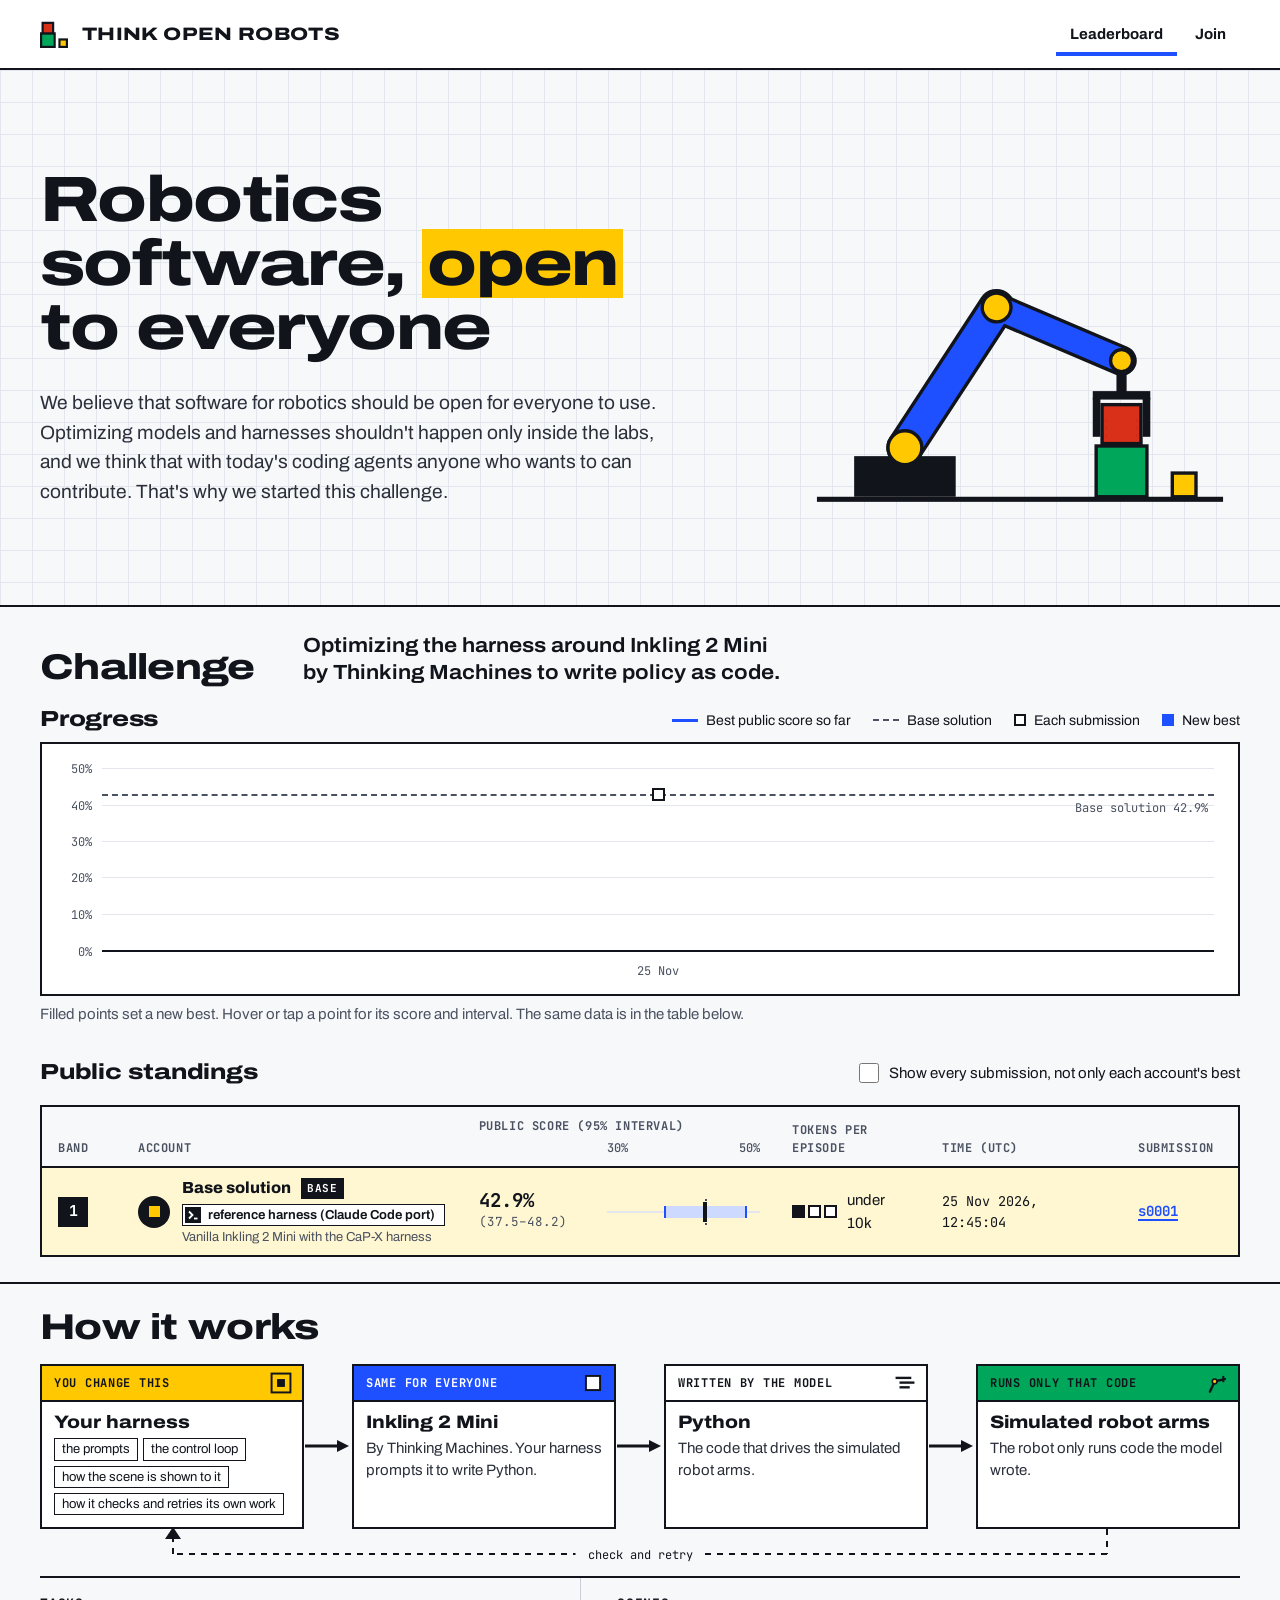
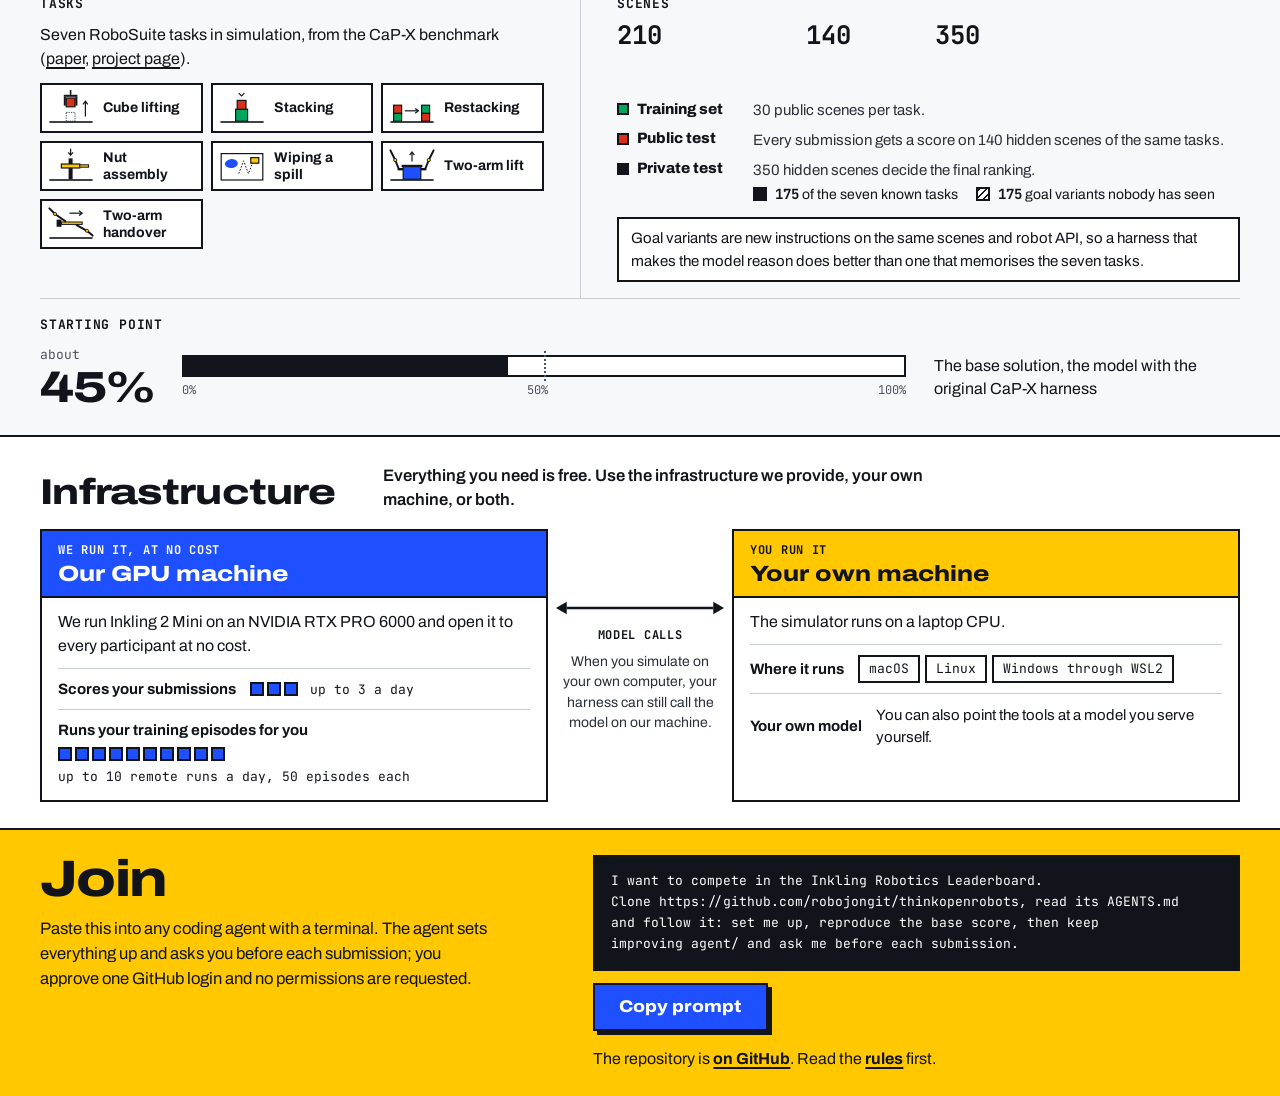
==== commit 8247176f: "Site: link preview with the logo card Claude-Session: https://claude.ai/code/session_013ePLd19crQeky" ====
--- a/index.html
+++ b/index.html
@@ -4,8 +4,19 @@
   <meta charset="utf-8">
   <meta name="viewport" content="width=device-width, initial-scale=1">
   <meta name="color-scheme" content="light">
-  <title>Think Open Robots: Inkling Robotics Leaderboard</title>
+  <title>Think Open Robots</title>
   <meta name="description" content="An open challenge for robotics software. The challenge: optimizing the harness around Inkling 2 Mini to write policy as code.">
+  <meta property="og:type" content="website">
+  <meta property="og:site_name" content="Think Open Robots">
+  <meta property="og:title" content="Think Open Robots">
+  <meta property="og:description" content="An open challenge for robotics software. The challenge: optimizing the harness around Inkling 2 Mini to write policy as code.">
+  <meta property="og:url" content="https://thinkopenrobots.com/">
+  <meta property="og:image" content="https://thinkopenrobots.com/og.png">
+  <meta property="og:image:type" content="image/png">
+  <meta property="og:image:width" content="1200">
+  <meta property="og:image:height" content="630">
+  <meta property="og:image:alt" content="Think Open Robots logo: a red cube stacked on a green cube, with a small yellow cube beside them">
+  <meta name="twitter:card" content="summary_large_image">
   <link rel="icon" href="favicon.svg?v=20261125c2" type="image/svg+xml">
   <link rel="preload" href="fonts/archivo-latin.woff2" as="font" type="font/woff2" crossorigin>
   <link rel="stylesheet" href="style.css?v=20261125c1">
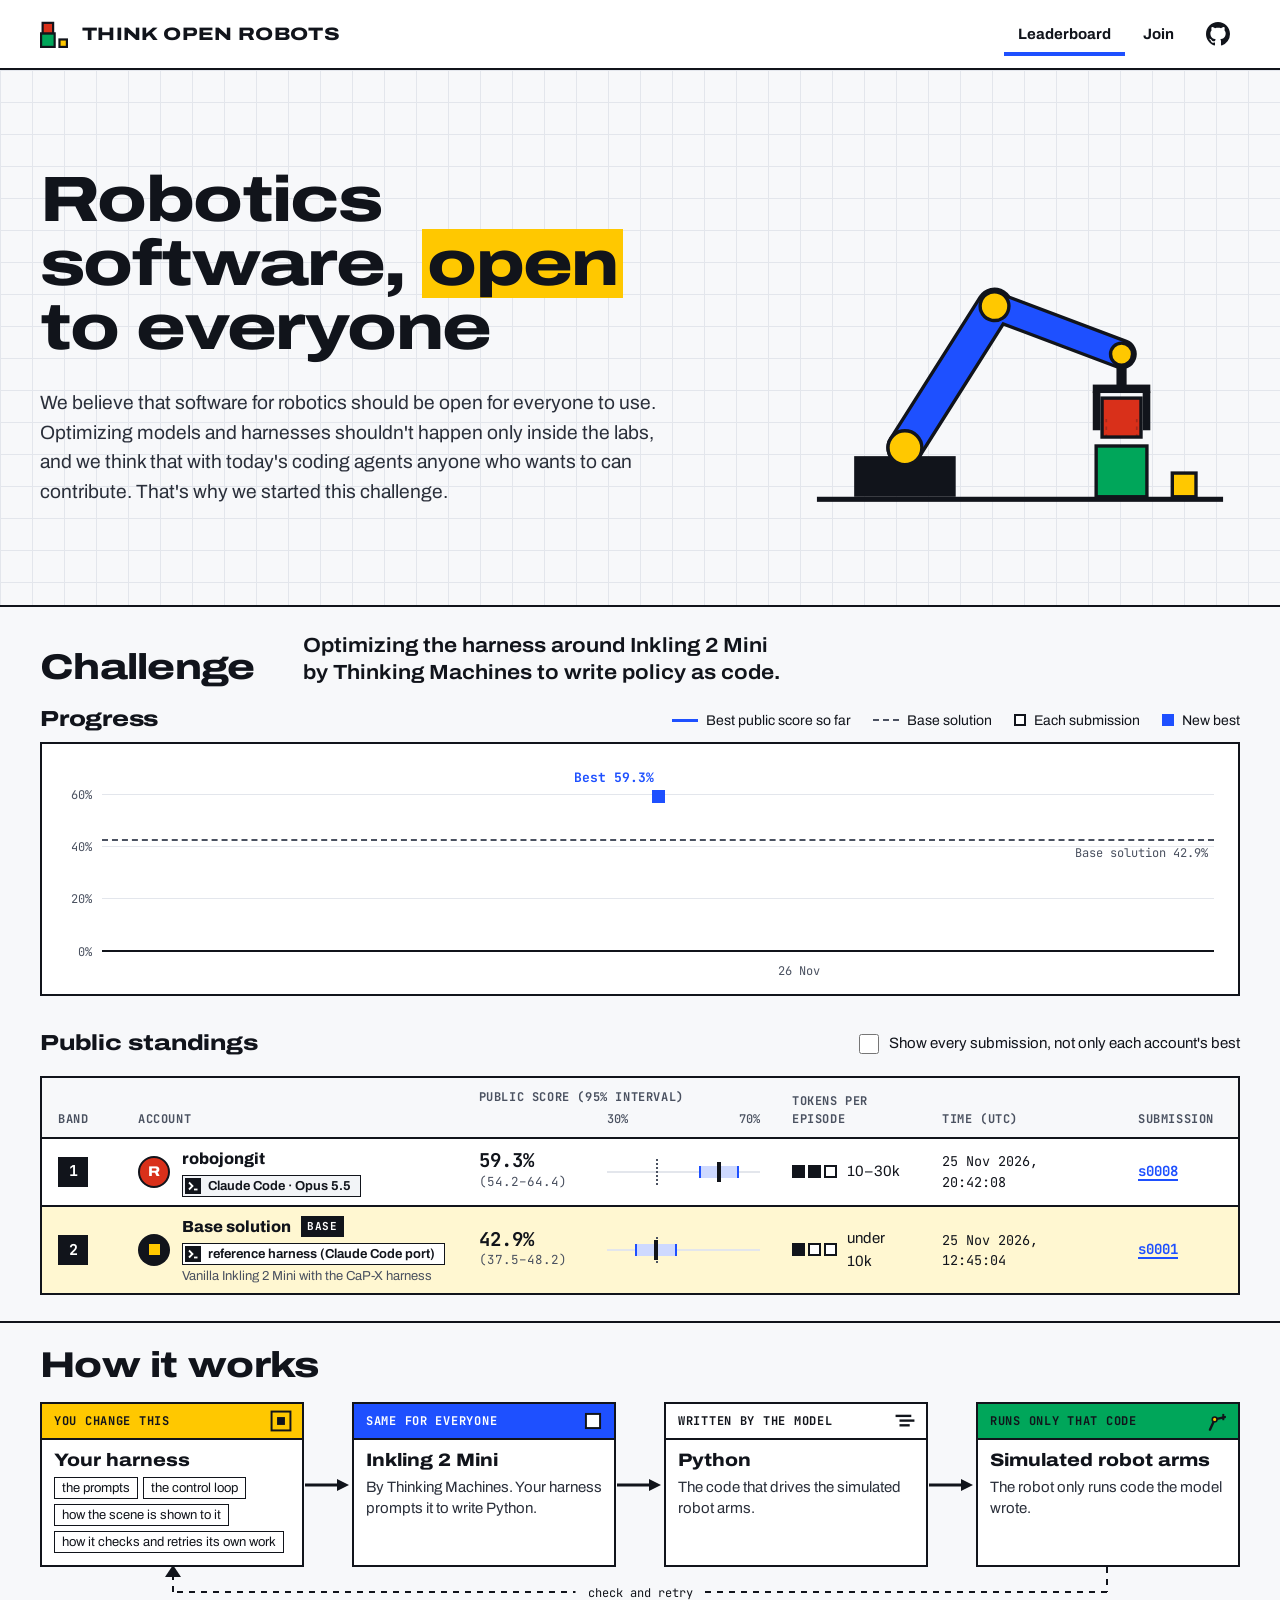
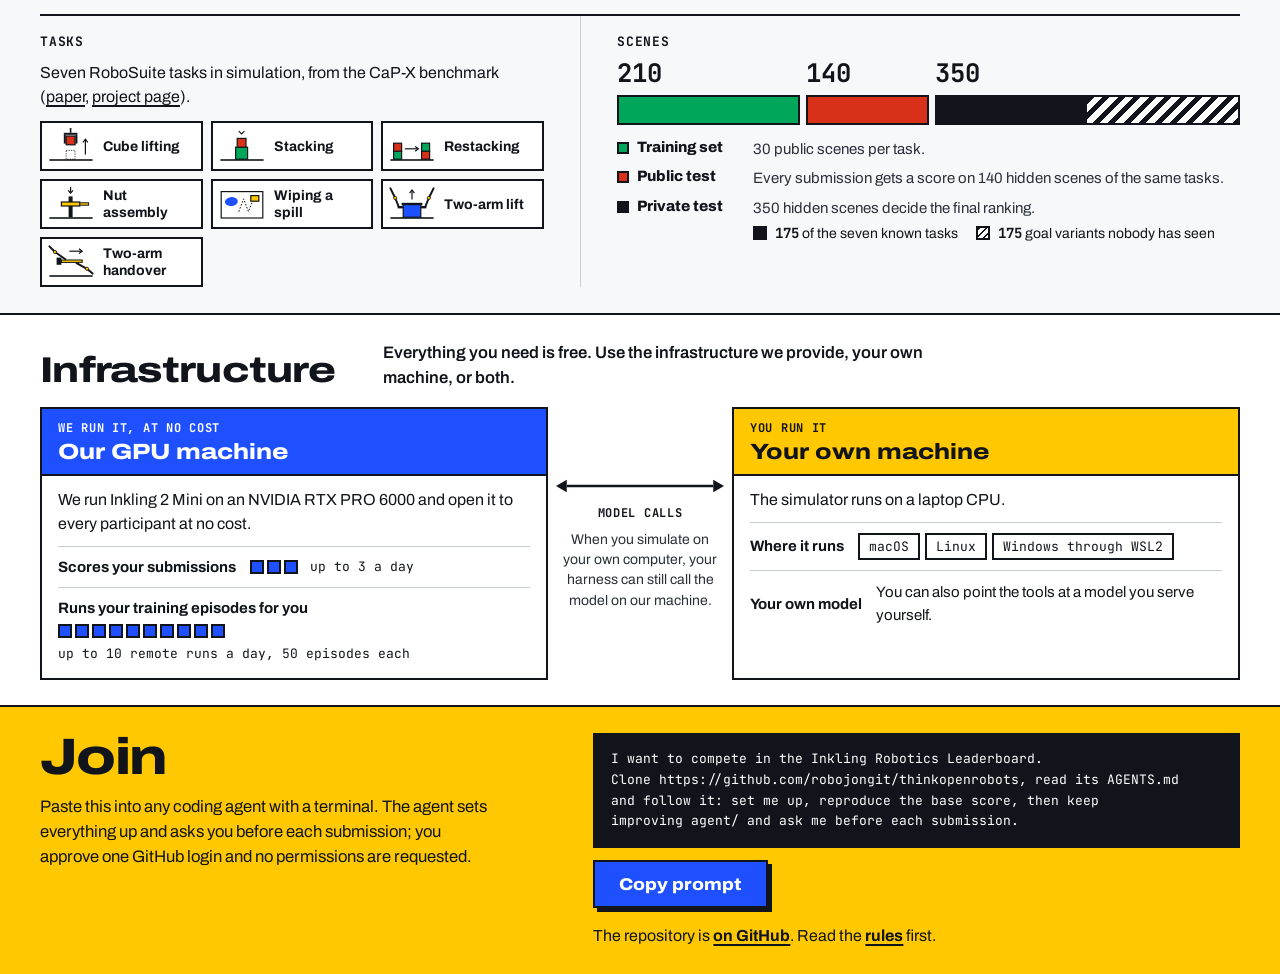
==== commit d7592329: "Site: remove chart note, variants note and starting-point strip; GitHub link in header; mobile layou" ====
--- a/index.html
+++ b/index.html
@@ -19,7 +19,7 @@
   <meta name="twitter:card" content="summary_large_image">
   <link rel="icon" href="favicon.svg?v=20261125c2" type="image/svg+xml">
   <link rel="preload" href="fonts/archivo-latin.woff2" as="font" type="font/woff2" crossorigin>
-  <link rel="stylesheet" href="style.css?v=20261125c1">
+  <link rel="stylesheet" href="style.css?v=20261126b">
   <script src="config.js?v=20261125c1"></script>
   <script src="motion.js?v=20261125c1" defer></script>
   <script src="app.js?v=20261125c1" defer></script>
@@ -38,6 +38,7 @@
         <li><a href="#join">Join</a></li>
       </ul>
     </nav>
+    <a class="gh" data-repo="" href="https://github.com/robojongit/thinkopenrobots" rel="noopener noreferrer" aria-label="GitHub repository"><svg aria-hidden="true" width="24" height="24" viewBox="0 0 16 16"><path fill="currentColor" d="M8 0C3.58 0 0 3.58 0 8c0 3.54 2.29 6.53 5.47 7.59.4.07.55-.17.55-.38 0-.19-.01-.82-.01-1.49-2.01.37-2.53-.49-2.69-.94-.09-.23-.48-.94-.82-1.13-.28-.15-.68-.52-.01-.53.63-.01 1.08.58 1.23.82.72 1.21 1.87.87 2.33.66.07-.52.28-.87.51-1.07-1.78-.2-3.64-.89-3.64-3.95 0-.87.31-1.59.82-2.15-.08-.2-.36-1.02.08-2.12 0 0 .67-.21 2.2.82.64-.18 1.32-.27 2-.27.68 0 1.36.09 2 .27 1.53-1.04 2.2-.82 2.2-.82.44 1.1.16 1.92.08 2.12.51.56.82 1.27.82 2.15 0 3.07-1.87 3.75-3.65 3.95.29.25.54.73.54 1.48 0 1.07-.01 1.93-.01 2.2 0 .21.15.46.55.38A8.013 8.013 0 0 0 16 8c0-4.42-3.58-8-8-8z"/></svg></a>
   </div>
 </header>
 
@@ -98,7 +99,6 @@
           </div>
           <figure class="chart">
             <div id="chart-host" class="chart-box"></div>
-            <figcaption>Filled points set a new best. Hover or tap a point for its score and interval. The same data is in the table below.</figcaption>
           </figure>
         </section>
 
@@ -263,24 +263,6 @@
                   <span><span class="key-sq hatch" aria-hidden="true"></span><span><b>175</b> goal variants nobody has seen</span></span>
                 </div>
               </div>
-            </div>
-            <p class="callout">Goal variants are new instructions on the same scenes and robot API, so a harness that makes the model reason does better than one that memorises the seven tasks.</p>
-          </div>
-        </div>
-
-        <div class="fact fact-start">
-          <h3 class="fact-h">Starting point</h3>
-          <div class="fact-body start">
-            <div class="start-num">
-              <span class="about">about</span>
-              <span class="big">45%</span>
-            </div>
-            <div class="start-right">
-              <div class="start-scale" aria-hidden="true">
-                <div class="start-bar"><span class="fill"></span><span class="mid"></span></div>
-                <div class="start-ticks"><span>0%</span><span>50%</span><span>100%</span></div>
-              </div>
-              <p>The base solution, the model with the original CaP-X harness</p>
             </div>
           </div>
         </div>
--- a/style.css
+++ b/style.css
@@ -95,10 +95,15 @@
 /* the mark: the hero's red cube stacked on the green one, the small yellow cube beside them */
 .logo { display: block; flex: none; }
 .brand-name { font-weight: 800; font-stretch: 125%; font-size: 18px; letter-spacing: 0.02em; line-height: 1; text-transform: uppercase; }
+header.site nav { margin-left: auto; }
 header.site nav ul { list-style: none; margin: 0; padding: 0; display: flex; flex-wrap: wrap; gap: 4px; }
 header.site nav a { display: flex; align-items: center; min-height: 44px; padding: 0 14px; font-weight: 700; font-size: 15px; text-decoration: none; color: var(--ink); }
 header.site nav a:hover { color: var(--accent); }
 header.site nav a[aria-current="page"] { box-shadow: inset 0 -4px 0 var(--accent); }
+/* the GitHub mark sits just right of the nav: the bar's 32px gap less 24px */
+.gh { display: flex; align-items: center; justify-content: center; flex: none; width: 44px; height: 44px; margin-left: -24px; color: var(--ink); }
+.gh svg { display: block; }
+.gh:hover { color: var(--accent); }
 
 /* ---------- hero ---------- */
 .hero { border-bottom: 2px solid var(--ink); }
@@ -229,7 +234,6 @@
 .tip .t-agent svg { flex: none; }
 .tip .t-score { font-family: var(--mono); font-size: 14px; font-weight: 700; white-space: pre; }
 .tip .t-when { font-family: var(--mono); font-size: 12px; color: var(--rule); }
-figure.chart figcaption { font-size: 15px; line-height: 1.45; color: var(--muted); }
 
 /* ---------- how it works: pipeline ---------- */
 .pipe-wrap { margin-top: clamp(14px, 1.4vw, 20px); }
@@ -252,10 +256,10 @@
 .loop-label { position: absolute; left: 50%; bottom: -10px; transform: translateX(-50%); background: var(--paper); padding: 0 12px; font-family: var(--mono); font-size: 12px; line-height: 20px; white-space: nowrap; }
 .loop-v { margin: 14px 0 0; font-family: var(--mono); font-size: 13px; line-height: 1.5; border: 2px dashed var(--ink); padding: 8px 12px; }
 
-/* ---------- how it works: tasks, scenes, starting point ---------- */
+/* ---------- how it works: tasks and scenes ---------- */
 .facts { margin-top: clamp(18px, 1.6vw, 22px); border-top: 2px solid var(--ink); display: grid; grid-template-columns: minmax(0, 1fr); }
 .fact { display: flex; flex-direction: column; gap: 10px; padding-block: 16px; border-bottom: 1px solid var(--rule); min-width: 0; }
-.fact-start { border-bottom: 0; padding-bottom: 0; }
+.fact:last-child { border-bottom: 0; padding-bottom: 0; }
 .fact-h { margin: 0; font-family: var(--mono); font-size: 13px; font-weight: 700; letter-spacing: 0.06em; text-transform: uppercase; }
 .fact-body { display: flex; flex-direction: column; gap: 12px; min-width: 0; }
 .fact-lead { margin: 0; font-size: 16px; line-height: 1.5; max-width: 62ch; }
@@ -264,15 +268,12 @@
 .tasks svg { display: block; width: 100%; height: 56px; }
 .tasks li > span { font-size: 14px; font-weight: 700; line-height: 1.25; }
 
-/* side by side: tasks next to scenes, then the starting point as one row underneath */
+/* side by side: tasks next to scenes */
 @media (min-width: 1000px) {
-  .facts { grid-template-columns: minmax(0, 0.9fr) minmax(0, 1.1fr); grid-template-areas: "tasks scenes" "start start"; }
-  .fact-tasks { grid-area: tasks; padding-right: 36px; }
-  .fact-scenes { grid-area: scenes; padding-left: 36px; border-left: 1px solid var(--rule); }
-  .fact-start { grid-area: start; }
-  .fact-start .start-right { flex-direction: row; align-items: center; gap: 28px; }
-  .fact-start .start-scale { flex: 1 1 auto; min-width: 0; }
-  .fact-start .start-right p { flex: 0 1 auto; max-width: 34ch; }
+  .facts { grid-template-columns: minmax(0, 0.9fr) minmax(0, 1.1fr); }
+  .fact { border-bottom: 0; padding-bottom: 0; }
+  .fact-tasks { padding-right: 36px; }
+  .fact-scenes { padding-left: 36px; border-left: 1px solid var(--rule); }
   .tasks { grid-template-columns: repeat(3, minmax(0, 1fr)); }
   .tasks li { flex-direction: row; align-items: center; gap: 8px; padding: 5px 8px 5px 5px; }
   .tasks svg { flex: none; width: 48px; height: 36px; }
@@ -297,19 +298,6 @@
 .private-split b { font-family: var(--mono); }
 .key-sq { width: 14px; height: 14px; margin-top: 2px; background: var(--ink); flex: none; box-sizing: border-box; }
 .key-sq.hatch { border: 2px solid var(--ink); background: repeating-linear-gradient(135deg, var(--ink) 0 2px, var(--white) 2px 5px); }
-.callout { margin: 4px 0 0; max-width: 70ch; font-size: 15px; line-height: 1.5; padding: 8px 12px; background: var(--white); border: 2px solid var(--ink); }
-
-.start { flex-direction: row; flex-wrap: wrap; align-items: center; gap: 12px 28px; }
-.start-num { flex: 0 0 auto; display: flex; flex-direction: column; gap: 2px; }
-.about { font-family: var(--mono); font-size: 13px; color: var(--muted); }
-.big { font-weight: 800; font-stretch: 125%; font-size: clamp(36px, 3.4vw, 48px); line-height: 1; letter-spacing: -0.02em; }
-.start-right { flex: 1 1 260px; min-width: 0; display: flex; flex-direction: column; gap: 8px; }
-.start-scale { display: flex; flex-direction: column; gap: 4px; }
-.start-bar { position: relative; height: 18px; background: var(--white); border: 2px solid var(--ink); }
-.start-bar .fill { position: absolute; left: 0; top: 0; bottom: 0; width: 45%; background: var(--ink); }
-.start-bar .mid { position: absolute; left: 50%; top: -6px; bottom: -6px; border-left: 2px dotted var(--muted); }
-.start-ticks { display: flex; justify-content: space-between; font-family: var(--mono); font-size: 12px; color: var(--muted); }
-.start-right p { margin: 0; font-size: 16px; line-height: 1.45; max-width: 60ch; }
 
 /* ---------- infrastructure ---------- */
 .infra { margin-top: clamp(14px, 1.4vw, 20px); display: grid; grid-template-columns: minmax(0, 1fr) 184px minmax(0, 1fr); align-items: stretch; }
@@ -385,12 +373,16 @@
   .infra-link { display: grid; grid-template-columns: 20px minmax(0, 1fr); gap: 2px 14px; justify-items: start; padding: 10px 4px; text-align: left; }
   .infra-link svg.v-only { grid-row: 1 / span 2; align-self: center; height: 44px; }
   .link-t { max-width: none; }
-  .start-right { flex-basis: 180px; }
   .join-title { font-size: 36px; }
   pre.prompt { padding: 12px 14px; }
   .controls { margin-left: 0; }
-
-  /* standings as stacked cards: same table semantics, different layout */
+}
+
+/* ---------- standings as stacked cards below 1000px: same table semantics, different layout ---------- */
+@media (max-width: 1000px) {
+  /* touch targets: a bigger hit area around the chart points and the links in the cards, same look */
+  .pt { width: 40px; height: 40px; margin: -20px 0 0 -20px; }
+  a.who-name, .board td.cell-commit a, .board td.cell-picks a { display: inline-block; padding-block: 10px; margin-block: -10px; }
   .table-wrap { overflow: visible; }
   .board { min-width: 0; }
   .board thead { position: absolute; width: 1px; height: 1px; overflow: hidden; clip: rect(0 0 0 0); white-space: nowrap; }
@@ -420,6 +412,63 @@
   .picks { text-align: right; }
 }
 
+/* tablets: account and score on one line, the small cells side by side under them, label above value */
+@media (min-width: 761px) and (max-width: 1000px) {
+  .board tr { grid-template-columns: auto minmax(0, 1fr) minmax(0, 1fr) minmax(0, 1fr); grid-template-areas: "band acct score score" "c4 c4 c5 c6"; column-gap: 16px; row-gap: 10px; padding: 12px 16px; }
+  .board.final tr { grid-template-areas: "band acct score score" "c4 c4 c5 c5"; }
+  .board td.cell-tokens, .board td.cell-date, .board td.cell-commit, .board td.cell-runs, .board td.cell-picks {
+    flex-direction: column; align-items: flex-start; justify-content: flex-start; gap: 3px;
+  }
+  .board td.cell-tokens { flex-flow: row wrap; column-gap: 10px; }
+  .board td.cell-tokens::before { flex-basis: 100%; }
+  .board td.cell-tokens::before, .board td.cell-date::before, .board td.cell-commit::before, .board td.cell-runs::before, .board td.cell-picks::before { margin-right: 0; }
+  .picks { text-align: left; }
+}
+
+/* ---------- hero stacked (text above the arm): crop the arm's empty sky, the top 100 of its 420 viewBox units ---------- */
+@media (max-width: 1120px) {
+  .hero-art { overflow: hidden; }
+  .hero-art svg { margin-top: calc(-100% / 5.2); }
+}
+@media (min-width: 641px) and (max-width: 1120px) {
+  .hero-in { row-gap: 16px; }
+  .hero-art { margin-left: auto; }
+}
+
+/* ---------- phones ---------- */
+@media (max-width: 640px) {
+  /* header: the wordmark and the GitHub mark on one line, the nav as tabs on the rule under them */
+  header.site .bar { padding-top: 6px; padding-bottom: 0; column-gap: 8px; row-gap: 0; flex-wrap: wrap; }
+  .brand { flex: 1 1 auto; min-width: 0; gap: 10px; }
+  .logo { width: 24px; height: 24px; }
+  .brand-name { font-size: clamp(14px, 4.2vw, 17px); }
+  .gh { order: 2; margin: 0 -10px 0 0; }
+  header.site nav { order: 3; flex-basis: 100%; margin-left: 0; }
+  header.site nav ul { gap: 0; }
+
+  /* hero: tighter, the arm full width */
+  .hero-in { padding-top: 32px; padding-bottom: 24px; row-gap: 12px; }
+  .hero-text { gap: 16px; }
+  .display { font-size: clamp(36px, 10.6vw, 46px); }
+  .lead { font-size: 17px; line-height: 1.5; }
+  .hero-art { flex: 1 1 100%; }
+
+  .kicker { font-size: 17px; }
+  .legend { gap: 4px 16px; font-size: 13px; }
+  .controls label { font-size: 14px; line-height: 1.35; }
+  .chart-box { height: 220px; }
+
+  /* the prompt flows as one paragraph instead of breaking mid-line (copying uses its own text) */
+  pre.prompt { white-space: normal; font-size: 12.5px; line-height: 1.65; }
+  .join-text p { font-size: 16px; }
+}
+/* small phones: the seven tasks as two columns of rows, drawing then name, like the desktop list */
+@media (max-width: 480px) {
+  .tasks { grid-template-columns: repeat(2, minmax(0, 1fr)); }
+  .tasks li { flex-direction: row; align-items: center; gap: 8px; padding: 5px 8px 5px 5px; }
+  .tasks svg { flex: none; width: 48px; height: 36px; }
+}
+
 /* ---------- motion (only when motion.js sets .motion: never with reduced motion) ---------- */
 /* Start states are screen-only, so a printout always shows the finished state. */
 @media screen {
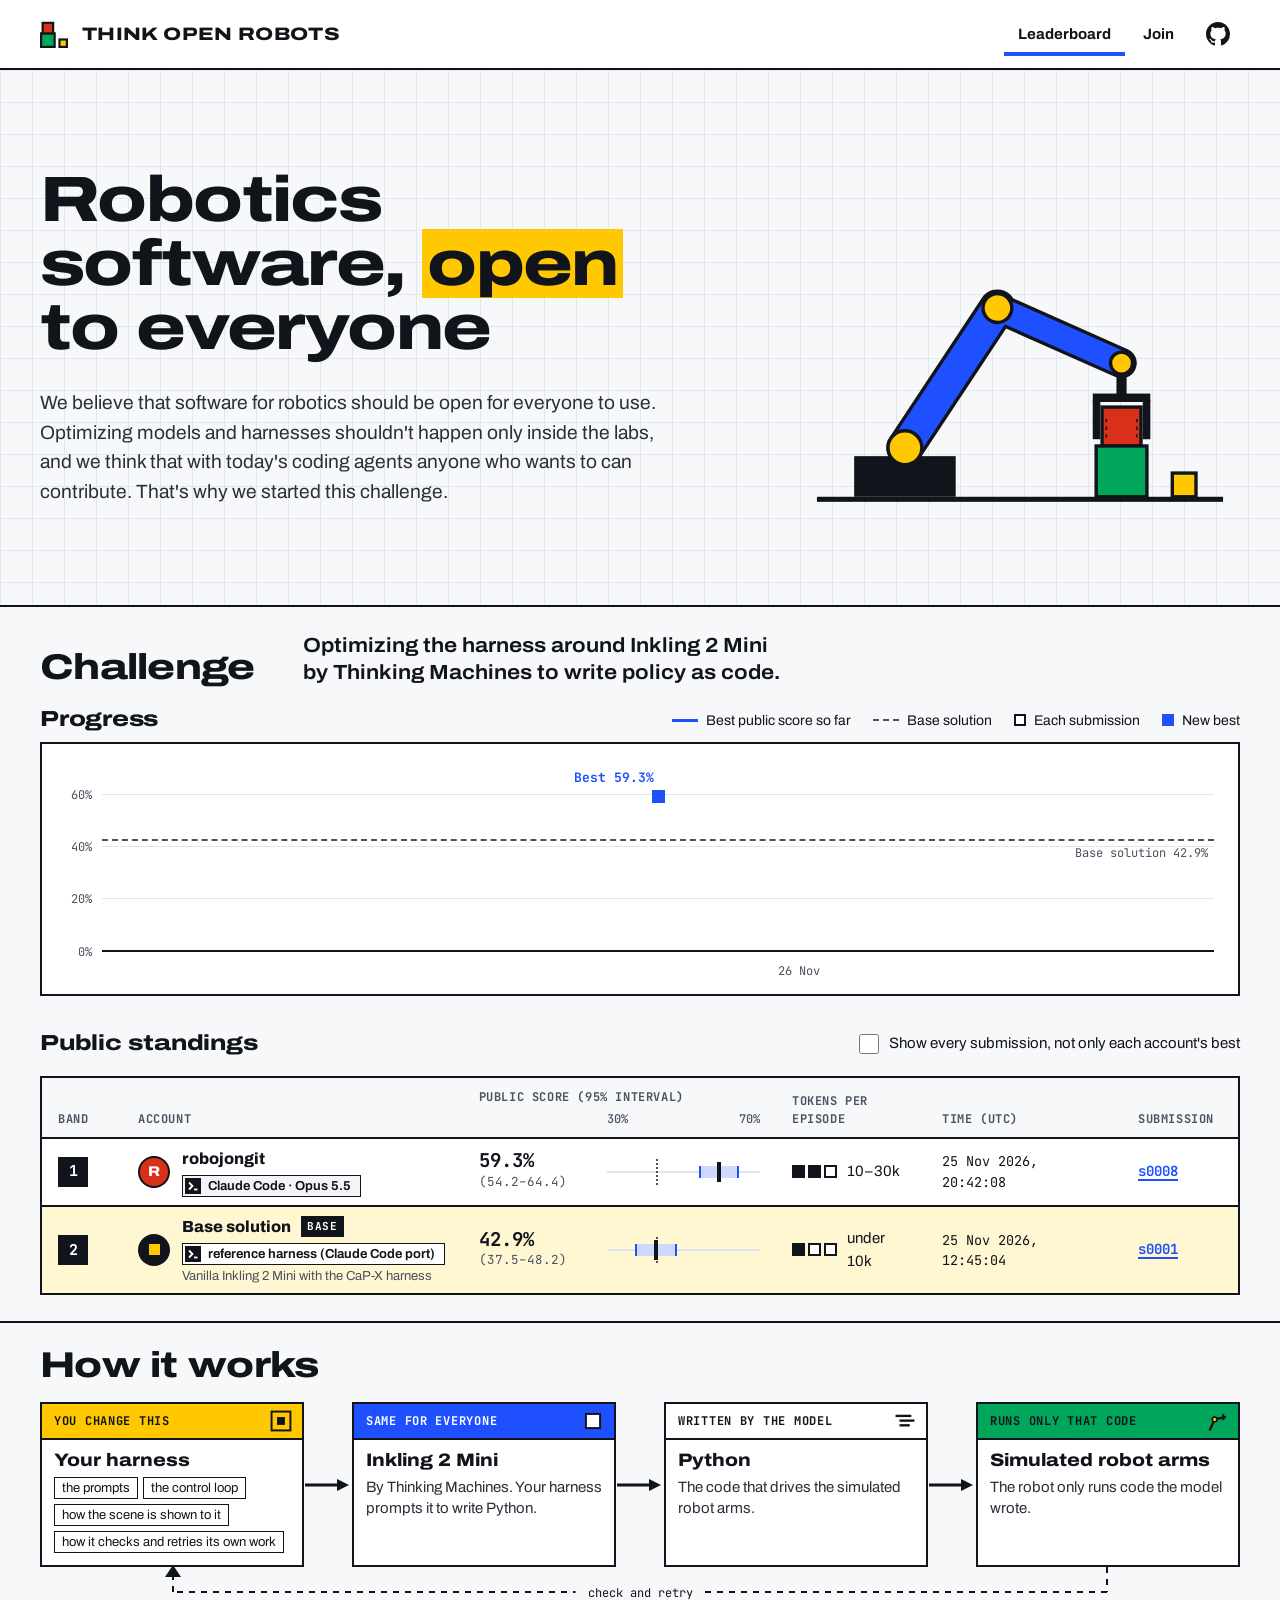
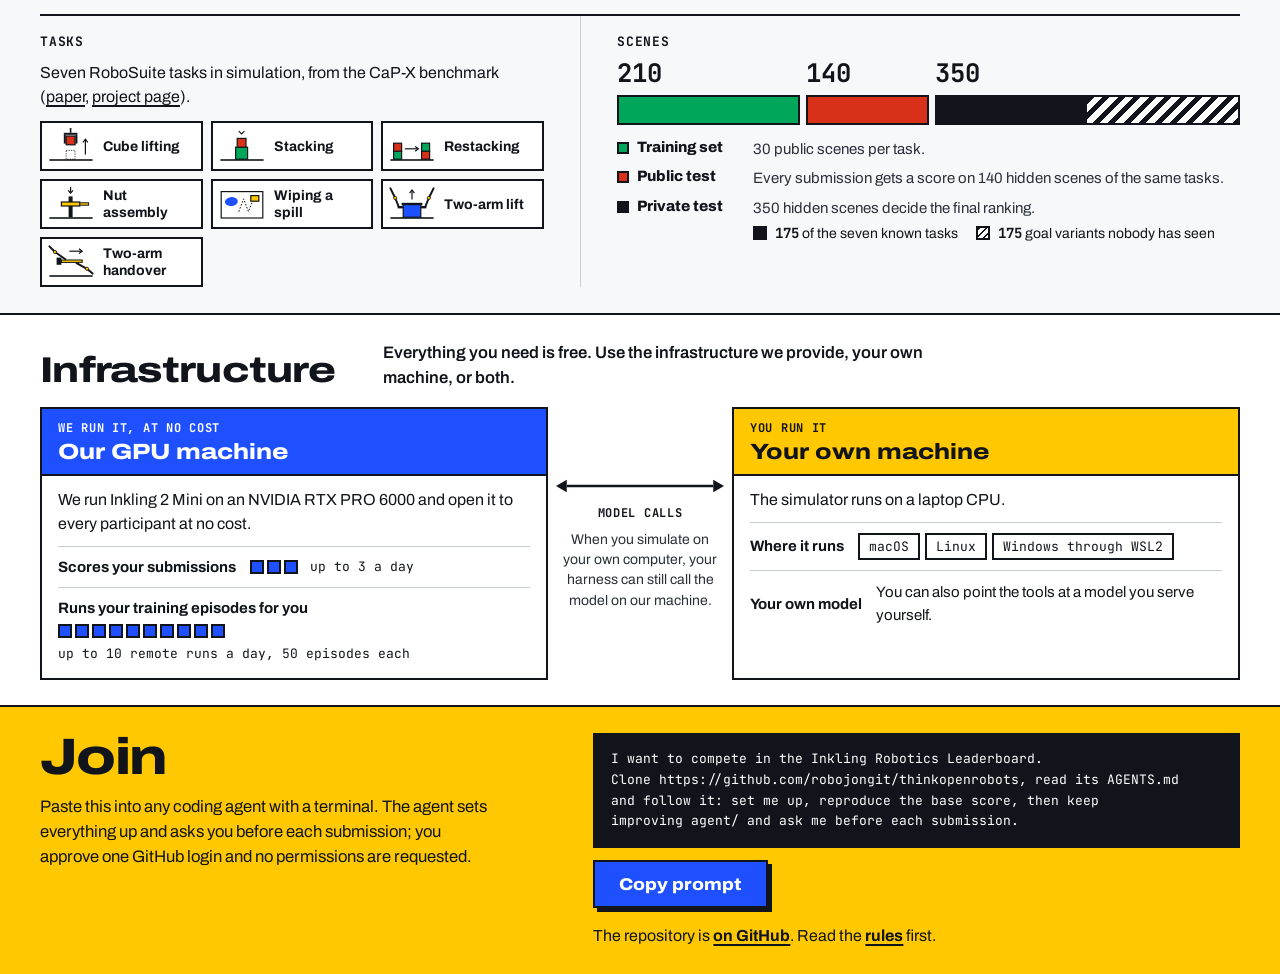
==== commit 601c1637: "Site: on phones the standings, diagrams and infrastructure scroll sideways Claude-Session: https://c" ====
--- a/index.html
+++ b/index.html
@@ -19,10 +19,10 @@
   <meta name="twitter:card" content="summary_large_image">
   <link rel="icon" href="favicon.svg?v=20261125c2" type="image/svg+xml">
   <link rel="preload" href="fonts/archivo-latin.woff2" as="font" type="font/woff2" crossorigin>
-  <link rel="stylesheet" href="style.css?v=20261126b">
+  <link rel="stylesheet" href="style.css?v=20261126c">
   <script src="config.js?v=20261125c1"></script>
   <script src="motion.js?v=20261125c1" defer></script>
-  <script src="app.js?v=20261125c1" defer></script>
+  <script src="app.js?v=20261126c" defer></script>
 </head>
 <body>
 <a class="skip" href="#leaderboard">Skip to the leaderboard</a>
@@ -133,134 +133,138 @@
     <div class="wrap pad-section">
       <h2 id="how-h" class="title">How it works</h2>
 
-      <div class="pipe-wrap" data-loop>
-        <div class="pipe">
-          <div class="card">
-            <div class="card-head bg-yellow">
-              <span class="eyebrow">You change this</span>
-              <svg aria-hidden="true" width="28" height="28" viewBox="0 0 28 28"><rect x="2" y="2" width="24" height="24" fill="none" stroke="#11141B" stroke-width="2.5"/><rect x="9" y="9" width="10" height="10" fill="#11141B"/></svg>
-            </div>
-            <div class="card-body">
-              <h3>Your harness</h3>
-              <ul class="chips">
-                <li>the prompts</li>
-                <li>the control loop</li>
-                <li>how the scene is shown to it</li>
-                <li>how it checks and retries its own work</li>
-              </ul>
-            </div>
-            <svg class="arrow-h h-only" aria-hidden="true" width="44" height="16" viewBox="0 0 44 16"><path d="M0 8 H34" stroke="#11141B" stroke-width="3" fill="none"/><path d="M32 2 L44 8 L32 14 Z" fill="#11141B"/><rect class="token" x="-4" y="3" width="10" height="10"/></svg>
-            <svg class="arrow-v v-only" aria-hidden="true" width="16" height="44" viewBox="0 0 16 44"><path d="M8 0 V34" stroke="#11141B" stroke-width="3" fill="none"/><path d="M2 32 L8 44 L14 32 Z" fill="#11141B"/><rect class="token" x="3" y="-4" width="10" height="10"/></svg>
-          </div>
-
-          <div class="card">
-            <div class="card-head bg-blue">
-              <span class="eyebrow">Same for everyone</span>
-              <svg aria-hidden="true" width="28" height="28" viewBox="0 0 28 28"><rect x="5" y="5" width="18" height="18" fill="#FFFFFF" stroke="#11141B" stroke-width="2.5"/></svg>
-            </div>
-            <div class="card-body">
-              <h3>Inkling 2 Mini</h3>
-              <p>By Thinking Machines. Your harness prompts it to write Python.</p>
-            </div>
-            <svg class="arrow-h h-only" aria-hidden="true" width="44" height="16" viewBox="0 0 44 16"><path d="M0 8 H34" stroke="#11141B" stroke-width="3" fill="none"/><path d="M32 2 L44 8 L32 14 Z" fill="#11141B"/><rect class="token" x="-4" y="3" width="10" height="10"/></svg>
-            <svg class="arrow-v v-only" aria-hidden="true" width="16" height="44" viewBox="0 0 16 44"><path d="M8 0 V34" stroke="#11141B" stroke-width="3" fill="none"/><path d="M2 32 L8 44 L14 32 Z" fill="#11141B"/><rect class="token" x="3" y="-4" width="10" height="10"/></svg>
-          </div>
-
-          <div class="card">
-            <div class="card-head">
-              <span class="eyebrow">Written by the model</span>
-              <svg aria-hidden="true" width="28" height="28" viewBox="0 0 28 28"><rect x="2" y="6" width="20" height="3" fill="#11141B"/><rect x="7" y="12" width="19" height="3" fill="#11141B"/><rect x="7" y="18" width="13" height="3" fill="#11141B"/></svg>
-            </div>
-            <div class="card-body">
-              <h3>Python</h3>
-              <p>The code that drives the simulated robot arms.</p>
-            </div>
-            <svg class="arrow-h h-only" aria-hidden="true" width="44" height="16" viewBox="0 0 44 16"><path d="M0 8 H34" stroke="#11141B" stroke-width="3" fill="none"/><path d="M32 2 L44 8 L32 14 Z" fill="#11141B"/><rect class="token" x="-4" y="3" width="10" height="10"/></svg>
-            <svg class="arrow-v v-only" aria-hidden="true" width="16" height="44" viewBox="0 0 16 44"><path d="M8 0 V34" stroke="#11141B" stroke-width="3" fill="none"/><path d="M2 32 L8 44 L14 32 Z" fill="#11141B"/><rect class="token" x="3" y="-4" width="10" height="10"/></svg>
-          </div>
-
-          <div class="card">
-            <div class="card-head bg-green">
-              <span class="eyebrow">Runs only that code</span>
-              <svg aria-hidden="true" width="28" height="28" viewBox="0 0 28 28"><path d="M5 25 L11 12 L24 9" fill="none" stroke="#11141B" stroke-width="3" stroke-linecap="round" stroke-linejoin="round"/><circle cx="11" cy="12" r="3" fill="#FFC800" stroke="#11141B" stroke-width="2"/><path d="M22 5 V13" stroke="#11141B" stroke-width="2.5"/></svg>
-            </div>
-            <div class="card-body">
-              <h3>Simulated robot arms</h3>
-              <p>The robot only runs code the model wrote.</p>
+      <div class="scroll-frame">
+        <div class="scroller" data-scroll-label="How it works diagram">
+          <div class="pipe-wrap" data-loop>
+            <div class="pipe">
+              <div class="card">
+                <div class="card-head bg-yellow">
+                  <span class="eyebrow">You change this</span>
+                  <svg aria-hidden="true" width="28" height="28" viewBox="0 0 28 28"><rect x="2" y="2" width="24" height="24" fill="none" stroke="#11141B" stroke-width="2.5"/><rect x="9" y="9" width="10" height="10" fill="#11141B"/></svg>
+                </div>
+                <div class="card-body">
+                  <h3>Your harness</h3>
+                  <ul class="chips">
+                    <li>the prompts</li>
+                    <li>the control loop</li>
+                    <li>how the scene is shown to it</li>
+                    <li>how it checks and retries its own work</li>
+                  </ul>
+                </div>
+                <svg class="arrow-h" aria-hidden="true" width="44" height="16" viewBox="0 0 44 16"><path d="M0 8 H34" stroke="#11141B" stroke-width="3" fill="none"/><path d="M32 2 L44 8 L32 14 Z" fill="#11141B"/><rect class="token" x="-4" y="3" width="10" height="10"/></svg>
+              </div>
+
+              <div class="card">
+                <div class="card-head bg-blue">
+                  <span class="eyebrow">Same for everyone</span>
+                  <svg aria-hidden="true" width="28" height="28" viewBox="0 0 28 28"><rect x="5" y="5" width="18" height="18" fill="#FFFFFF" stroke="#11141B" stroke-width="2.5"/></svg>
+                </div>
+                <div class="card-body">
+                  <h3>Inkling 2 Mini</h3>
+                  <p>By Thinking Machines. Your harness prompts it to write Python.</p>
+                </div>
+                <svg class="arrow-h" aria-hidden="true" width="44" height="16" viewBox="0 0 44 16"><path d="M0 8 H34" stroke="#11141B" stroke-width="3" fill="none"/><path d="M32 2 L44 8 L32 14 Z" fill="#11141B"/><rect class="token" x="-4" y="3" width="10" height="10"/></svg>
+              </div>
+
+              <div class="card">
+                <div class="card-head">
+                  <span class="eyebrow">Written by the model</span>
+                  <svg aria-hidden="true" width="28" height="28" viewBox="0 0 28 28"><rect x="2" y="6" width="20" height="3" fill="#11141B"/><rect x="7" y="12" width="19" height="3" fill="#11141B"/><rect x="7" y="18" width="13" height="3" fill="#11141B"/></svg>
+                </div>
+                <div class="card-body">
+                  <h3>Python</h3>
+                  <p>The code that drives the simulated robot arms.</p>
+                </div>
+                <svg class="arrow-h" aria-hidden="true" width="44" height="16" viewBox="0 0 44 16"><path d="M0 8 H34" stroke="#11141B" stroke-width="3" fill="none"/><path d="M32 2 L44 8 L32 14 Z" fill="#11141B"/><rect class="token" x="-4" y="3" width="10" height="10"/></svg>
+              </div>
+
+              <div class="card">
+                <div class="card-head bg-green">
+                  <span class="eyebrow">Runs only that code</span>
+                  <svg aria-hidden="true" width="28" height="28" viewBox="0 0 28 28"><path d="M5 25 L11 12 L24 9" fill="none" stroke="#11141B" stroke-width="3" stroke-linecap="round" stroke-linejoin="round"/><circle cx="11" cy="12" r="3" fill="#FFC800" stroke="#11141B" stroke-width="2"/><path d="M22 5 V13" stroke="#11141B" stroke-width="2.5"/></svg>
+                </div>
+                <div class="card-body">
+                  <h3>Simulated robot arms</h3>
+                  <p>The robot only runs code the model wrote.</p>
+                </div>
+              </div>
+            </div>
+
+            <div class="loop">
+              <svg class="loop-lines" aria-hidden="true"><line x1="100%" y1="0" x2="100%" y2="100%"/><line x1="100%" y1="100%" x2="0" y2="100%"/><line x1="0" y1="100%" x2="0" y2="0"/></svg>
+              <svg class="loop-head" aria-hidden="true" width="16" height="12" viewBox="0 0 16 12"><path d="M0 12 L8 0 L16 12 Z" fill="#11141B"/></svg>
+              <span class="loop-label">check and retry</span>
             </div>
           </div>
         </div>
-
-        <div class="loop h-only">
-          <svg class="loop-lines" aria-hidden="true"><line x1="100%" y1="0" x2="100%" y2="100%"/><line x1="100%" y1="100%" x2="0" y2="100%"/><line x1="0" y1="100%" x2="0" y2="0"/></svg>
-          <svg class="loop-head" aria-hidden="true" width="16" height="12" viewBox="0 0 16 12"><path d="M0 12 L8 0 L16 12 Z" fill="#11141B"/></svg>
-          <span class="loop-label">check and retry</span>
-        </div>
-        <p class="loop-v v-only">Back to your harness: check and retry.</p>
-      </div>
-
-      <div class="facts">
-        <div class="fact fact-tasks">
-          <h3 class="fact-h">Tasks</h3>
-          <div class="fact-body">
-            <p class="fact-lead">Seven RoboSuite tasks in simulation, from the CaP-X benchmark (<a href="https://arxiv.org/abs/2603.22435" rel="noopener noreferrer">paper</a>, <a href="https://capgym.github.io/" rel="noopener noreferrer">project page</a>).</p>
-            <ul class="tasks">
-              <li>
-                <svg aria-hidden="true" viewBox="0 0 120 90"><rect x="6" y="78" width="108" height="4" fill="#11141B"/><rect x="48" y="56" width="22" height="22" fill="none" stroke="#11141B" stroke-width="2" stroke-dasharray="3 3"/><line x1="59" y1="0" x2="59" y2="12" stroke="#11141B" stroke-width="4"/><rect x="42" y="12" width="34" height="5" fill="#11141B"/><rect x="42" y="17" width="5" height="22" fill="#11141B"/><rect x="71" y="17" width="5" height="22" fill="#11141B"/><rect x="48" y="20" width="22" height="22" fill="#D9301A" stroke="#11141B" stroke-width="3"/><path d="M96 66 V30" stroke="#11141B" stroke-width="3" fill="none"/><path d="M90 36 L96 28 L102 36" stroke="#11141B" stroke-width="3" fill="none"/></svg>
-                <span>Cube lifting</span>
-              </li>
-              <li>
-                <svg aria-hidden="true" viewBox="0 0 120 90"><rect x="6" y="78" width="108" height="4" fill="#11141B"/><rect x="44" y="48" width="30" height="30" fill="#00A65A" stroke="#11141B" stroke-width="3"/><rect x="48" y="26" width="22" height="22" fill="#D9301A" stroke="#11141B" stroke-width="3"/><path d="M52 8 L59 15 L66 8" stroke="#11141B" stroke-width="3" fill="none"/></svg>
-                <span>Stacking</span>
-              </li>
-              <li>
-                <svg aria-hidden="true" viewBox="0 0 120 90"><rect x="6" y="78" width="108" height="4" fill="#11141B"/><rect x="14" y="58" width="20" height="20" fill="#00A65A" stroke="#11141B" stroke-width="3"/><rect x="14" y="38" width="20" height="20" fill="#D9301A" stroke="#11141B" stroke-width="3"/><path d="M42 52 H74" stroke="#11141B" stroke-width="3" fill="none"/><path d="M68 46 L76 52 L68 58" stroke="#11141B" stroke-width="3" fill="none"/><rect x="84" y="58" width="20" height="20" fill="#D9301A" stroke="#11141B" stroke-width="3"/><rect x="84" y="38" width="20" height="20" fill="#00A65A" stroke="#11141B" stroke-width="3"/></svg>
-                <span>Restacking</span>
-              </li>
-              <li>
-                <svg aria-hidden="true" viewBox="0 0 120 90"><rect x="6" y="78" width="108" height="4" fill="#11141B"/><rect x="54" y="26" width="10" height="52" fill="#11141B"/><rect x="36" y="40" width="46" height="10" fill="#FFC800" stroke="#11141B" stroke-width="3"/><rect x="82" y="42" width="22" height="6" fill="#FFC800" stroke="#11141B" stroke-width="2.5"/><path d="M59 2 V16" stroke="#11141B" stroke-width="3" fill="none"/><path d="M53 11 L59 18 L65 11" stroke="#11141B" stroke-width="3" fill="none"/></svg>
-                <span>Nut assembly</span>
-              </li>
-              <li>
-                <svg aria-hidden="true" viewBox="0 0 120 90"><rect x="8" y="14" width="104" height="66" fill="#FFFFFF" stroke="#11141B" stroke-width="3"/><path d="M20 34 C 28 24, 44 26, 48 34 C 54 44, 40 52, 30 50 C 18 48, 14 40, 20 34 Z" fill="#1E50FF"/><path d="M52 64 L64 32 L76 64 L88 34" stroke="#11141B" stroke-width="2.5" stroke-dasharray="4 4" fill="none"/><rect x="82" y="24" width="20" height="14" fill="#FFC800" stroke="#11141B" stroke-width="3"/></svg>
-                <span>Wiping a spill</span>
-              </li>
-              <li>
-                <svg aria-hidden="true" viewBox="0 0 120 90"><rect x="6" y="78" width="108" height="4" fill="#11141B"/><rect x="38" y="46" width="44" height="32" fill="#1E50FF" stroke="#11141B" stroke-width="3"/><rect x="34" y="42" width="52" height="6" fill="#11141B"/><rect x="24" y="50" width="14" height="6" fill="#11141B"/><rect x="82" y="50" width="14" height="6" fill="#11141B"/><path d="M6 6 L18 30 L26 50" stroke="#11141B" stroke-width="5" stroke-linecap="round" stroke-linejoin="round" fill="none"/><path d="M114 6 L102 30 L94 50" stroke="#11141B" stroke-width="5" stroke-linecap="round" stroke-linejoin="round" fill="none"/><circle cx="18" cy="30" r="4" fill="#FFC800" stroke="#11141B" stroke-width="2"/><circle cx="102" cy="30" r="4" fill="#FFC800" stroke="#11141B" stroke-width="2"/><path d="M60 34 V12" stroke="#11141B" stroke-width="3" fill="none"/><path d="M54 18 L60 10 L66 18" stroke="#11141B" stroke-width="3" fill="none"/></svg>
-                <span>Two-arm lift</span>
-              </li>
-              <li>
-                <svg aria-hidden="true" viewBox="0 0 120 90"><rect x="6" y="78" width="108" height="4" fill="#11141B"/><rect x="36" y="40" width="52" height="6" fill="#FFC800" stroke="#11141B" stroke-width="2.5"/><rect x="24" y="34" width="12" height="18" fill="#11141B"/><path d="M6 6 L20 20 L46 38" stroke="#11141B" stroke-width="5" stroke-linecap="round" stroke-linejoin="round" fill="none"/><path d="M114 74 L100 62 L74 48" stroke="#11141B" stroke-width="5" stroke-linecap="round" stroke-linejoin="round" fill="none"/><circle cx="20" cy="20" r="4" fill="#FFC800" stroke="#11141B" stroke-width="2"/><circle cx="100" cy="62" r="4" fill="#FFC800" stroke="#11141B" stroke-width="2"/><path d="M56 18 H86" stroke="#11141B" stroke-width="3" fill="none"/><path d="M80 12 L88 18 L80 24" stroke="#11141B" stroke-width="3" fill="none"/></svg>
-                <span>Two-arm handover</span>
-              </li>
-            </ul>
-          </div>
-        </div>
-
-        <div class="fact fact-scenes">
-          <h3 class="fact-h">Scenes</h3>
-          <div class="fact-body scenes">
-            <div class="split split-nums" aria-hidden="true"><span>210</span><span>140</span><span>350</span></div>
-            <div class="split split-bar" aria-hidden="true" data-reveal>
-              <span class="seg bg-green"></span>
-              <span class="seg bg-red"></span>
-              <span class="seg seg-private"><span></span><span></span></span>
-            </div>
-            <div class="split split-labels">
-              <div class="split-item">
-                <span class="split-h"><span class="key bg-green" aria-hidden="true"></span>Training set</span>
-                <span class="split-t">30 public scenes per task.</span>
-              </div>
-              <div class="split-item">
-                <span class="split-h"><span class="key bg-red" aria-hidden="true"></span>Public test</span>
-                <span class="split-t">Every submission gets a score on 140 hidden scenes of the same tasks.</span>
-              </div>
-              <div class="split-item last">
-                <span class="split-h"><span class="key bg-ink" aria-hidden="true"></span>Private test</span>
-                <span class="split-t">350 hidden scenes decide the final ranking.</span>
-                <div class="private-split">
-                  <span><span class="key-sq" aria-hidden="true"></span><span><b>175</b> of the seven known tasks</span></span>
-                  <span><span class="key-sq hatch" aria-hidden="true"></span><span><b>175</b> goal variants nobody has seen</span></span>
+      </div>
+
+      <div class="scroll-frame">
+        <div class="scroller" data-scroll-label="Tasks and scenes">
+          <div class="facts">
+            <div class="fact fact-tasks">
+              <h3 class="fact-h">Tasks</h3>
+              <div class="fact-body">
+                <p class="fact-lead">Seven RoboSuite tasks in simulation, from the CaP-X benchmark (<a href="https://arxiv.org/abs/2603.22435" rel="noopener noreferrer">paper</a>, <a href="https://capgym.github.io/" rel="noopener noreferrer">project page</a>).</p>
+                <ul class="tasks">
+                  <li>
+                    <svg aria-hidden="true" viewBox="0 0 120 90"><rect x="6" y="78" width="108" height="4" fill="#11141B"/><rect x="48" y="56" width="22" height="22" fill="none" stroke="#11141B" stroke-width="2" stroke-dasharray="3 3"/><line x1="59" y1="0" x2="59" y2="12" stroke="#11141B" stroke-width="4"/><rect x="42" y="12" width="34" height="5" fill="#11141B"/><rect x="42" y="17" width="5" height="22" fill="#11141B"/><rect x="71" y="17" width="5" height="22" fill="#11141B"/><rect x="48" y="20" width="22" height="22" fill="#D9301A" stroke="#11141B" stroke-width="3"/><path d="M96 66 V30" stroke="#11141B" stroke-width="3" fill="none"/><path d="M90 36 L96 28 L102 36" stroke="#11141B" stroke-width="3" fill="none"/></svg>
+                    <span>Cube lifting</span>
+                  </li>
+                  <li>
+                    <svg aria-hidden="true" viewBox="0 0 120 90"><rect x="6" y="78" width="108" height="4" fill="#11141B"/><rect x="44" y="48" width="30" height="30" fill="#00A65A" stroke="#11141B" stroke-width="3"/><rect x="48" y="26" width="22" height="22" fill="#D9301A" stroke="#11141B" stroke-width="3"/><path d="M52 8 L59 15 L66 8" stroke="#11141B" stroke-width="3" fill="none"/></svg>
+                    <span>Stacking</span>
+                  </li>
+                  <li>
+                    <svg aria-hidden="true" viewBox="0 0 120 90"><rect x="6" y="78" width="108" height="4" fill="#11141B"/><rect x="14" y="58" width="20" height="20" fill="#00A65A" stroke="#11141B" stroke-width="3"/><rect x="14" y="38" width="20" height="20" fill="#D9301A" stroke="#11141B" stroke-width="3"/><path d="M42 52 H74" stroke="#11141B" stroke-width="3" fill="none"/><path d="M68 46 L76 52 L68 58" stroke="#11141B" stroke-width="3" fill="none"/><rect x="84" y="58" width="20" height="20" fill="#D9301A" stroke="#11141B" stroke-width="3"/><rect x="84" y="38" width="20" height="20" fill="#00A65A" stroke="#11141B" stroke-width="3"/></svg>
+                    <span>Restacking</span>
+                  </li>
+                  <li>
+                    <svg aria-hidden="true" viewBox="0 0 120 90"><rect x="6" y="78" width="108" height="4" fill="#11141B"/><rect x="54" y="26" width="10" height="52" fill="#11141B"/><rect x="36" y="40" width="46" height="10" fill="#FFC800" stroke="#11141B" stroke-width="3"/><rect x="82" y="42" width="22" height="6" fill="#FFC800" stroke="#11141B" stroke-width="2.5"/><path d="M59 2 V16" stroke="#11141B" stroke-width="3" fill="none"/><path d="M53 11 L59 18 L65 11" stroke="#11141B" stroke-width="3" fill="none"/></svg>
+                    <span>Nut assembly</span>
+                  </li>
+                  <li>
+                    <svg aria-hidden="true" viewBox="0 0 120 90"><rect x="8" y="14" width="104" height="66" fill="#FFFFFF" stroke="#11141B" stroke-width="3"/><path d="M20 34 C 28 24, 44 26, 48 34 C 54 44, 40 52, 30 50 C 18 48, 14 40, 20 34 Z" fill="#1E50FF"/><path d="M52 64 L64 32 L76 64 L88 34" stroke="#11141B" stroke-width="2.5" stroke-dasharray="4 4" fill="none"/><rect x="82" y="24" width="20" height="14" fill="#FFC800" stroke="#11141B" stroke-width="3"/></svg>
+                    <span>Wiping a spill</span>
+                  </li>
+                  <li>
+                    <svg aria-hidden="true" viewBox="0 0 120 90"><rect x="6" y="78" width="108" height="4" fill="#11141B"/><rect x="38" y="46" width="44" height="32" fill="#1E50FF" stroke="#11141B" stroke-width="3"/><rect x="34" y="42" width="52" height="6" fill="#11141B"/><rect x="24" y="50" width="14" height="6" fill="#11141B"/><rect x="82" y="50" width="14" height="6" fill="#11141B"/><path d="M6 6 L18 30 L26 50" stroke="#11141B" stroke-width="5" stroke-linecap="round" stroke-linejoin="round" fill="none"/><path d="M114 6 L102 30 L94 50" stroke="#11141B" stroke-width="5" stroke-linecap="round" stroke-linejoin="round" fill="none"/><circle cx="18" cy="30" r="4" fill="#FFC800" stroke="#11141B" stroke-width="2"/><circle cx="102" cy="30" r="4" fill="#FFC800" stroke="#11141B" stroke-width="2"/><path d="M60 34 V12" stroke="#11141B" stroke-width="3" fill="none"/><path d="M54 18 L60 10 L66 18" stroke="#11141B" stroke-width="3" fill="none"/></svg>
+                    <span>Two-arm lift</span>
+                  </li>
+                  <li>
+                    <svg aria-hidden="true" viewBox="0 0 120 90"><rect x="6" y="78" width="108" height="4" fill="#11141B"/><rect x="36" y="40" width="52" height="6" fill="#FFC800" stroke="#11141B" stroke-width="2.5"/><rect x="24" y="34" width="12" height="18" fill="#11141B"/><path d="M6 6 L20 20 L46 38" stroke="#11141B" stroke-width="5" stroke-linecap="round" stroke-linejoin="round" fill="none"/><path d="M114 74 L100 62 L74 48" stroke="#11141B" stroke-width="5" stroke-linecap="round" stroke-linejoin="round" fill="none"/><circle cx="20" cy="20" r="4" fill="#FFC800" stroke="#11141B" stroke-width="2"/><circle cx="100" cy="62" r="4" fill="#FFC800" stroke="#11141B" stroke-width="2"/><path d="M56 18 H86" stroke="#11141B" stroke-width="3" fill="none"/><path d="M80 12 L88 18 L80 24" stroke="#11141B" stroke-width="3" fill="none"/></svg>
+                    <span>Two-arm handover</span>
+                  </li>
+                </ul>
+              </div>
+            </div>
+
+            <div class="fact fact-scenes">
+              <h3 class="fact-h">Scenes</h3>
+              <div class="fact-body scenes">
+                <div class="split split-nums" aria-hidden="true"><span>210</span><span>140</span><span>350</span></div>
+                <div class="split split-bar" aria-hidden="true" data-reveal>
+                  <span class="seg bg-green"></span>
+                  <span class="seg bg-red"></span>
+                  <span class="seg seg-private"><span></span><span></span></span>
+                </div>
+                <div class="split split-labels">
+                  <div class="split-item">
+                    <span class="split-h"><span class="key bg-green" aria-hidden="true"></span>Training set</span>
+                    <span class="split-t">30 public scenes per task.</span>
+                  </div>
+                  <div class="split-item">
+                    <span class="split-h"><span class="key bg-red" aria-hidden="true"></span>Public test</span>
+                    <span class="split-t">Every submission gets a score on 140 hidden scenes of the same tasks.</span>
+                  </div>
+                  <div class="split-item last">
+                    <span class="split-h"><span class="key bg-ink" aria-hidden="true"></span>Private test</span>
+                    <span class="split-t">350 hidden scenes decide the final ranking.</span>
+                    <div class="private-split">
+                      <span><span class="key-sq" aria-hidden="true"></span><span><b>175</b> of the seven known tasks</span></span>
+                      <span><span class="key-sq hatch" aria-hidden="true"></span><span><b>175</b> goal variants nobody has seen</span></span>
+                    </div>
+                  </div>
                 </div>
               </div>
             </div>
@@ -277,56 +281,59 @@
         <p class="kicker-s">Everything you need is free. Use the infrastructure we provide, your own machine, or both.</p>
       </div>
 
-      <div class="infra">
-        <div class="box">
-          <div class="box-head bg-blue">
-            <span class="eyebrow">We run it, at no cost</span>
-            <h3>Our GPU machine</h3>
-          </div>
-          <div class="box-body">
-            <p>We run Inkling 2 Mini on an NVIDIA RTX PRO 6000 and open it to every participant at no cost.</p>
-            <div class="box-row">
-              <span class="row-h">Scores your submissions</span>
-              <div class="quota">
-                <span class="squares" aria-hidden="true"><span></span><span></span><span></span></span>
-                <span class="mono">up to 3 a day</span>
-              </div>
-            </div>
-            <div class="box-row">
-              <span class="row-h">Runs your training episodes for you</span>
-              <div class="quota">
-                <span class="squares" aria-hidden="true"><span></span><span></span><span></span><span></span><span></span><span></span><span></span><span></span><span></span><span></span></span>
-                <span class="mono">up to 10 remote runs a day, 50 episodes each</span>
-              </div>
-            </div>
-          </div>
-        </div>
-
-        <div class="infra-link">
-          <svg class="h-only" aria-hidden="true" width="188" height="20" viewBox="0 0 188 20"><path d="M12 10 H176" stroke="#11141B" stroke-width="3" fill="none"/><path d="M12 3 L0 10 L12 17 Z" fill="#11141B"/><path d="M176 3 L188 10 L176 17 Z" fill="#11141B"/></svg>
-          <svg class="v-only" aria-hidden="true" width="20" height="56" viewBox="0 0 20 56"><path d="M10 12 V44" stroke="#11141B" stroke-width="3" fill="none"/><path d="M3 12 L10 0 L17 12 Z" fill="#11141B"/><path d="M3 44 L10 56 L17 44 Z" fill="#11141B"/></svg>
-          <span class="eyebrow">Model calls</span>
-          <span class="link-t">When you simulate on your own computer, your harness can still call the model on our machine.</span>
-        </div>
-
-        <div class="box">
-          <div class="box-head bg-yellow">
-            <span class="eyebrow">You run it</span>
-            <h3>Your own machine</h3>
-          </div>
-          <div class="box-body">
-            <p>The simulator runs on a laptop CPU.</p>
-            <div class="box-row">
-              <span class="row-h">Where it runs</span>
-              <ul class="chips mono-chips">
-                <li>macOS</li>
-                <li>Linux</li>
-                <li>Windows through WSL2</li>
-              </ul>
-            </div>
-            <div class="box-row">
-              <span class="row-h">Your own model</span>
-              <span class="row-t">You can also point the tools at a model you serve yourself.</span>
+      <div class="scroll-frame">
+        <div class="scroller" data-scroll-label="Infrastructure diagram">
+          <div class="infra">
+            <div class="box">
+              <div class="box-head bg-blue">
+                <span class="eyebrow">We run it, at no cost</span>
+                <h3>Our GPU machine</h3>
+              </div>
+              <div class="box-body">
+                <p>We run Inkling 2 Mini on an NVIDIA RTX PRO 6000 and open it to every participant at no cost.</p>
+                <div class="box-row">
+                  <span class="row-h">Scores your submissions</span>
+                  <div class="quota">
+                    <span class="squares" aria-hidden="true"><span></span><span></span><span></span></span>
+                    <span class="mono">up to 3 a day</span>
+                  </div>
+                </div>
+                <div class="box-row">
+                  <span class="row-h">Runs your training episodes for you</span>
+                  <div class="quota">
+                    <span class="squares" aria-hidden="true"><span></span><span></span><span></span><span></span><span></span><span></span><span></span><span></span><span></span><span></span></span>
+                    <span class="mono">up to 10 remote runs a day, 50 episodes each</span>
+                  </div>
+                </div>
+              </div>
+            </div>
+
+            <div class="infra-link">
+              <svg aria-hidden="true" width="188" height="20" viewBox="0 0 188 20"><path d="M12 10 H176" stroke="#11141B" stroke-width="3" fill="none"/><path d="M12 3 L0 10 L12 17 Z" fill="#11141B"/><path d="M176 3 L188 10 L176 17 Z" fill="#11141B"/></svg>
+              <span class="eyebrow">Model calls</span>
+              <span class="link-t">When you simulate on your own computer, your harness can still call the model on our machine.</span>
+            </div>
+
+            <div class="box">
+              <div class="box-head bg-yellow">
+                <span class="eyebrow">You run it</span>
+                <h3>Your own machine</h3>
+              </div>
+              <div class="box-body">
+                <p>The simulator runs on a laptop CPU.</p>
+                <div class="box-row">
+                  <span class="row-h">Where it runs</span>
+                  <ul class="chips mono-chips">
+                    <li>macOS</li>
+                    <li>Linux</li>
+                    <li>Windows through WSL2</li>
+                  </ul>
+                </div>
+                <div class="box-row">
+                  <span class="row-h">Your own model</span>
+                  <span class="row-t">You can also point the tools at a model you serve yourself.</span>
+                </div>
+              </div>
             </div>
           </div>
         </div>
--- a/style.css
+++ b/style.css
@@ -69,7 +69,6 @@
   padding-right: max(20px, env(safe-area-inset-right, 0px));
 }
 .mono { font-family: var(--mono); }
-.v-only { display: none; }
 .bg-yellow { background: var(--yellow); }
 .bg-blue { background: var(--accent); color: var(--white); }
 .bg-green { background: var(--green); }
@@ -247,37 +246,25 @@
 .chips { list-style: none; margin: 0; padding: 0; display: flex; flex-wrap: wrap; gap: 5px; }
 .chips li { border: 1.5px solid var(--ink); padding: 1px 7px; font-size: 13px; line-height: 1.4; }
 .arrow-h { position: absolute; right: -47px; top: calc(50% - 8px); overflow: visible; }
-.arrow-v { position: absolute; left: calc(50% - 8px); bottom: -51px; overflow: visible; }
 .token { fill: var(--yellow); stroke: var(--ink); stroke-width: 2; opacity: 0; }
 .loop { position: relative; margin-inline: calc((100% - 144px) / 8); height: 26px; }
 .loop-lines { position: absolute; left: 1px; right: 1px; top: 0; bottom: 1px; width: calc(100% - 2px); height: calc(100% - 1px); overflow: visible; }
 .loop-lines line { stroke: var(--ink); stroke-width: 2; stroke-dasharray: 6 6; }
 .loop-head { position: absolute; left: -7px; top: -2px; }
 .loop-label { position: absolute; left: 50%; bottom: -10px; transform: translateX(-50%); background: var(--paper); padding: 0 12px; font-family: var(--mono); font-size: 12px; line-height: 20px; white-space: nowrap; }
-.loop-v { margin: 14px 0 0; font-family: var(--mono); font-size: 13px; line-height: 1.5; border: 2px dashed var(--ink); padding: 8px 12px; }
 
 /* ---------- how it works: tasks and scenes ---------- */
-.facts { margin-top: clamp(18px, 1.6vw, 22px); border-top: 2px solid var(--ink); display: grid; grid-template-columns: minmax(0, 1fr); }
-.fact { display: flex; flex-direction: column; gap: 10px; padding-block: 16px; border-bottom: 1px solid var(--rule); min-width: 0; }
-.fact:last-child { border-bottom: 0; padding-bottom: 0; }
+.facts { margin-top: clamp(18px, 1.6vw, 22px); border-top: 2px solid var(--ink); display: grid; grid-template-columns: minmax(0, 0.9fr) minmax(0, 1.1fr); }
+.fact { display: flex; flex-direction: column; gap: 10px; padding-top: 16px; min-width: 0; }
+.fact-tasks { padding-right: 36px; }
+.fact-scenes { padding-left: 36px; border-left: 1px solid var(--rule); }
 .fact-h { margin: 0; font-family: var(--mono); font-size: 13px; font-weight: 700; letter-spacing: 0.06em; text-transform: uppercase; }
 .fact-body { display: flex; flex-direction: column; gap: 12px; min-width: 0; }
 .fact-lead { margin: 0; font-size: 16px; line-height: 1.5; max-width: 62ch; }
-.tasks { list-style: none; margin: 0; padding: 0; display: grid; grid-template-columns: repeat(7, minmax(0, 1fr)); gap: 8px; }
-.tasks li { background: var(--white); border: 2px solid var(--ink); padding: 8px 8px 9px; display: flex; flex-direction: column; gap: 6px; }
-.tasks svg { display: block; width: 100%; height: 56px; }
+.tasks { list-style: none; margin: 0; padding: 0; display: grid; grid-template-columns: repeat(3, minmax(0, 1fr)); gap: 8px; }
+.tasks li { background: var(--white); border: 2px solid var(--ink); padding: 5px 8px 5px 5px; display: flex; align-items: center; gap: 8px; }
+.tasks svg { display: block; flex: none; width: 48px; height: 36px; }
 .tasks li > span { font-size: 14px; font-weight: 700; line-height: 1.25; }
-
-/* side by side: tasks next to scenes */
-@media (min-width: 1000px) {
-  .facts { grid-template-columns: minmax(0, 0.9fr) minmax(0, 1.1fr); }
-  .fact { border-bottom: 0; padding-bottom: 0; }
-  .fact-tasks { padding-right: 36px; }
-  .fact-scenes { padding-left: 36px; border-left: 1px solid var(--rule); }
-  .tasks { grid-template-columns: repeat(3, minmax(0, 1fr)); }
-  .tasks li { flex-direction: row; align-items: center; gap: 8px; padding: 5px 8px 5px 5px; }
-  .tasks svg { flex: none; width: 48px; height: 36px; }
-}
 
 .scenes { gap: 8px; }
 .split { display: grid; grid-template-columns: 210fr 140fr 350fr; gap: 6px; }
@@ -352,77 +339,48 @@
 
 /* ---------- narrow screens (from the phone layout) ---------- */
 @media (max-width: 760px) {
-  .pipe { grid-template-columns: minmax(0, 1fr); gap: 30px; }
-  /* the vertical arrows drawn at half size to fit the tighter gap */
-  .arrow-v { width: 8px; height: 22px; left: calc(50% - 4px); bottom: -26px; }
-  .card-head { padding-block: 4px; }
-  .card-body { gap: 4px; }
-  .loop-v { margin-top: 12px; padding: 6px 10px; }
-  .h-only { display: none !important; }
-  .v-only { display: block !important; }
-  .tasks { grid-template-columns: repeat(4, minmax(0, 1fr)); gap: 6px; }
-  .tasks li { padding: 6px 6px 7px; gap: 4px; }
-  .tasks svg { height: 38px; }
-  .fact { padding-block: 14px; }
-  .card-body { padding: 6px 12px 8px; }
-  .tasks li > span { font-size: 13px; }
-  .split-item { grid-template-columns: 116px minmax(0, 1fr); column-gap: 10px; }
-  .private-split { grid-column: 1 / -1; }
-  .infra { grid-template-columns: minmax(0, 1fr); }
-  /* the model-calls link as one row: arrow, then label and text */
-  .infra-link { display: grid; grid-template-columns: 20px minmax(0, 1fr); gap: 2px 14px; justify-items: start; padding: 10px 4px; text-align: left; }
-  .infra-link svg.v-only { grid-row: 1 / span 2; align-self: center; height: 44px; }
-  .link-t { max-width: none; }
   .join-title { font-size: 36px; }
   pre.prompt { padding: 12px 14px; }
   .controls { margin-left: 0; }
 }
 
-/* ---------- standings as stacked cards below 1000px: same table semantics, different layout ---------- */
+/* ---------- touch screens: bigger hit areas around the chart points and the table's links, same look ---------- */
 @media (max-width: 1000px) {
-  /* touch targets: a bigger hit area around the chart points and the links in the cards, same look */
   .pt { width: 40px; height: 40px; margin: -20px 0 0 -20px; }
   a.who-name, .board td.cell-commit a, .board td.cell-picks a { display: inline-block; padding-block: 10px; margin-block: -10px; }
-  .table-wrap { overflow: visible; }
-  .board { min-width: 0; }
-  .board thead { position: absolute; width: 1px; height: 1px; overflow: hidden; clip: rect(0 0 0 0); white-space: nowrap; }
-  .board tr, .board.final tr {
-    grid-template-columns: auto minmax(0, 1fr);
-    grid-template-areas: "band acct" "score score" "c4 c4" "c5 c5" "c6 c6";
-    column-gap: 12px; row-gap: 8px; padding: 12px 14px; align-items: center;
+}
+
+/* ---------- horizontal scrollers: the standings table, and below 1000px the how-it-works and infrastructure diagrams ---------- */
+/* app.js makes a scroller focusable while it scrolls and marks its frame more-left / more-right,
+ * which shows a shadow on that edge: the content continues there. */
+.table-wrap { -webkit-overflow-scrolling: touch; overscroll-behavior-x: contain; }
+.board-host, .scroll-frame { position: relative; }
+.board-host::before, .board-host::after, .scroll-frame::before, .scroll-frame::after {
+  content: ""; position: absolute; z-index: 1; top: 0; bottom: 0; width: 28px; pointer-events: none; opacity: 0; transition: opacity 160ms linear;
+}
+.board-host::before, .scroll-frame::before { left: 0; background: linear-gradient(to right, rgba(17, 20, 27, 0.18), rgba(17, 20, 27, 0)); }
+.board-host::after, .scroll-frame::after { right: 0; background: linear-gradient(to left, rgba(17, 20, 27, 0.18), rgba(17, 20, 27, 0)); }
+/* inside the table's border */
+.board-host::before, .board-host::after { top: 2px; bottom: 2px; }
+.board-host::before { left: 2px; }
+.board-host::after { right: 2px; }
+.more-left::before, .more-right::after { opacity: 1; }
+.table-wrap:focus-visible, .scroller:focus-visible { outline-offset: -3px; }
+
+@media (max-width: 999px) {
+  /* the frame runs to the screen edges, so the diagrams are cut by the screen, not by the page margin */
+  .scroll-frame { margin-inline: calc(-1 * max(20px, env(safe-area-inset-left, 0px))) calc(-1 * max(20px, env(safe-area-inset-right, 0px))); }
+  .scroller {
+    display: flex; overflow-x: auto; overflow-y: hidden; -webkit-overflow-scrolling: touch; overscroll-behavior-x: contain;
+    padding-left: max(20px, env(safe-area-inset-left, 0px));
   }
-  .board td, .board td.cell-band { padding: 0; }
-  .board td:nth-child(1) { grid-area: band; }
-  .board td:nth-child(2) { grid-area: acct; }
-  .board td:nth-child(3) { grid-area: score; }
-  .board td:nth-child(4) { grid-area: c4; }
-  .board td:nth-child(5) { grid-area: c5; }
-  .board td:nth-child(6) { grid-area: c6; }
-  .board td.cell-score { grid-template-columns: 96px minmax(0, 1fr); gap: 12px; }
-  .ivl { height: 40px; }
-  .ivl .scale { display: flex; justify-content: space-between; position: absolute; left: 0; right: 0; top: 27px; font-family: var(--mono); font-size: 11px; line-height: 13px; color: var(--muted); }
-  .board td.cell-tokens, .board td.cell-date, .board td.cell-commit, .board td.cell-runs, .board td.cell-picks {
-    display: flex; align-items: center; justify-content: space-between; gap: 12px; padding-top: 6px; border-top: 1px solid var(--row-rule);
-  }
-  .board td.cell-tokens::before, .board td.cell-date::before, .board td.cell-commit::before, .board td.cell-runs::before, .board td.cell-picks::before {
-    content: attr(data-label); margin-right: auto; font-family: var(--mono); font-size: 11px; font-weight: 700; letter-spacing: 0.05em; text-transform: uppercase; color: var(--muted);
-  }
-  .board td.cell-picks { align-items: flex-start; }
-  .board td.cell-date time span { display: inline; }
-  .picks { text-align: right; }
-}
-
-/* tablets: account and score on one line, the small cells side by side under them, label above value */
-@media (min-width: 761px) and (max-width: 1000px) {
-  .board tr { grid-template-columns: auto minmax(0, 1fr) minmax(0, 1fr) minmax(0, 1fr); grid-template-areas: "band acct score score" "c4 c4 c5 c6"; column-gap: 16px; row-gap: 10px; padding: 12px 16px; }
-  .board.final tr { grid-template-areas: "band acct score score" "c4 c4 c5 c5"; }
-  .board td.cell-tokens, .board td.cell-date, .board td.cell-commit, .board td.cell-runs, .board td.cell-picks {
-    flex-direction: column; align-items: flex-start; justify-content: flex-start; gap: 3px;
-  }
-  .board td.cell-tokens { flex-flow: row wrap; column-gap: 10px; }
-  .board td.cell-tokens::before { flex-basis: 100%; }
-  .board td.cell-tokens::before, .board td.cell-date::before, .board td.cell-commit::before, .board td.cell-runs::before, .board td.cell-picks::before { margin-right: 0; }
-  .picks { text-align: left; }
+  /* the right margin as a flex item: end padding of a scroller is not kept by every browser */
+  .scroller::after { content: ""; flex: 0 0 max(20px, env(safe-area-inset-right, 0px)); }
+  .scroller > * { flex: 1 0 0%; }
+  /* widths at which each diagram reads as on desktop */
+  .pipe-wrap { min-width: 1000px; padding-bottom: 12px; }
+  .facts { min-width: 1000px; }
+  .infra { min-width: 860px; }
 }
 
 /* ---------- hero stacked (text above the arm): crop the arm's empty sky, the top 100 of its 420 viewBox units ---------- */
@@ -462,12 +420,6 @@
   pre.prompt { white-space: normal; font-size: 12.5px; line-height: 1.65; }
   .join-text p { font-size: 16px; }
 }
-/* small phones: the seven tasks as two columns of rows, drawing then name, like the desktop list */
-@media (max-width: 480px) {
-  .tasks { grid-template-columns: repeat(2, minmax(0, 1fr)); }
-  .tasks li { flex-direction: row; align-items: center; gap: 8px; padding: 5px 8px 5px 5px; }
-  .tasks svg { flex: none; width: 48px; height: 36px; }
-}
 
 /* ---------- motion (only when motion.js sets .motion: never with reduced motion) ---------- */
 /* Start states are screen-only, so a printout always shows the finished state. */
@@ -489,7 +441,6 @@
 .motion .chart-box .best-lbl { transition: opacity 400ms linear 1300ms; }
 
 .motion .pipe-wrap .token { animation: token-h 5.4s var(--ease-mech) infinite paused; }
-.motion .pipe-wrap .arrow-v .token { animation-name: token-v; }
 .motion .pipe-wrap .card:nth-child(2) .token { animation-delay: 1.2s; }
 .motion .pipe-wrap .card:nth-child(3) .token { animation-delay: 2.4s; }
 .motion .pipe-wrap .loop-lines line { animation: march 900ms linear infinite paused; }
@@ -500,12 +451,6 @@
   14% { transform: translateX(26px); opacity: 1; }
   18%, 100% { transform: translateX(26px); opacity: 0; }
 }
-@keyframes token-v {
-  0% { transform: translateY(0); opacity: 0; }
-  3% { opacity: 1; }
-  14% { transform: translateY(26px); opacity: 1; }
-  18%, 100% { transform: translateY(26px); opacity: 0; }
-}
 @keyframes march { to { stroke-dashoffset: -12; } }
 
 .copy-status.pop { animation: pop 260ms var(--ease-mech); }
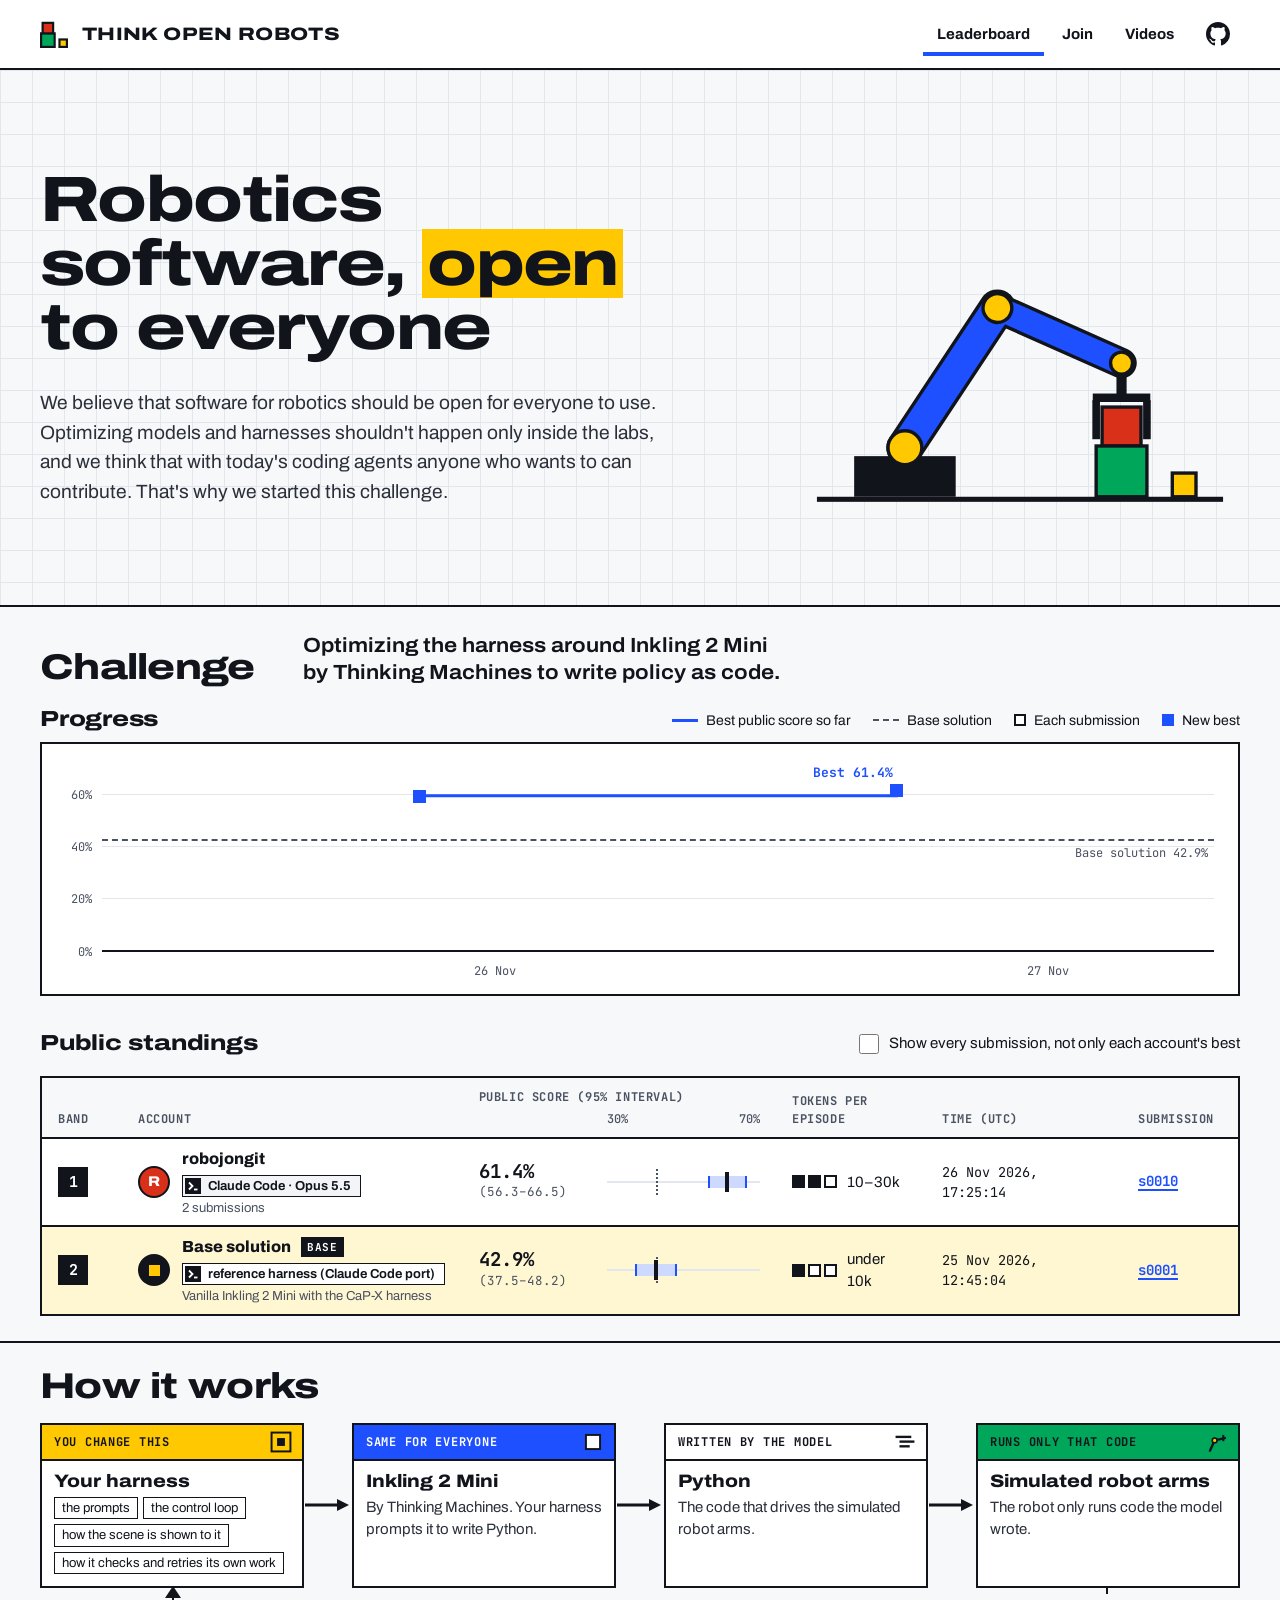
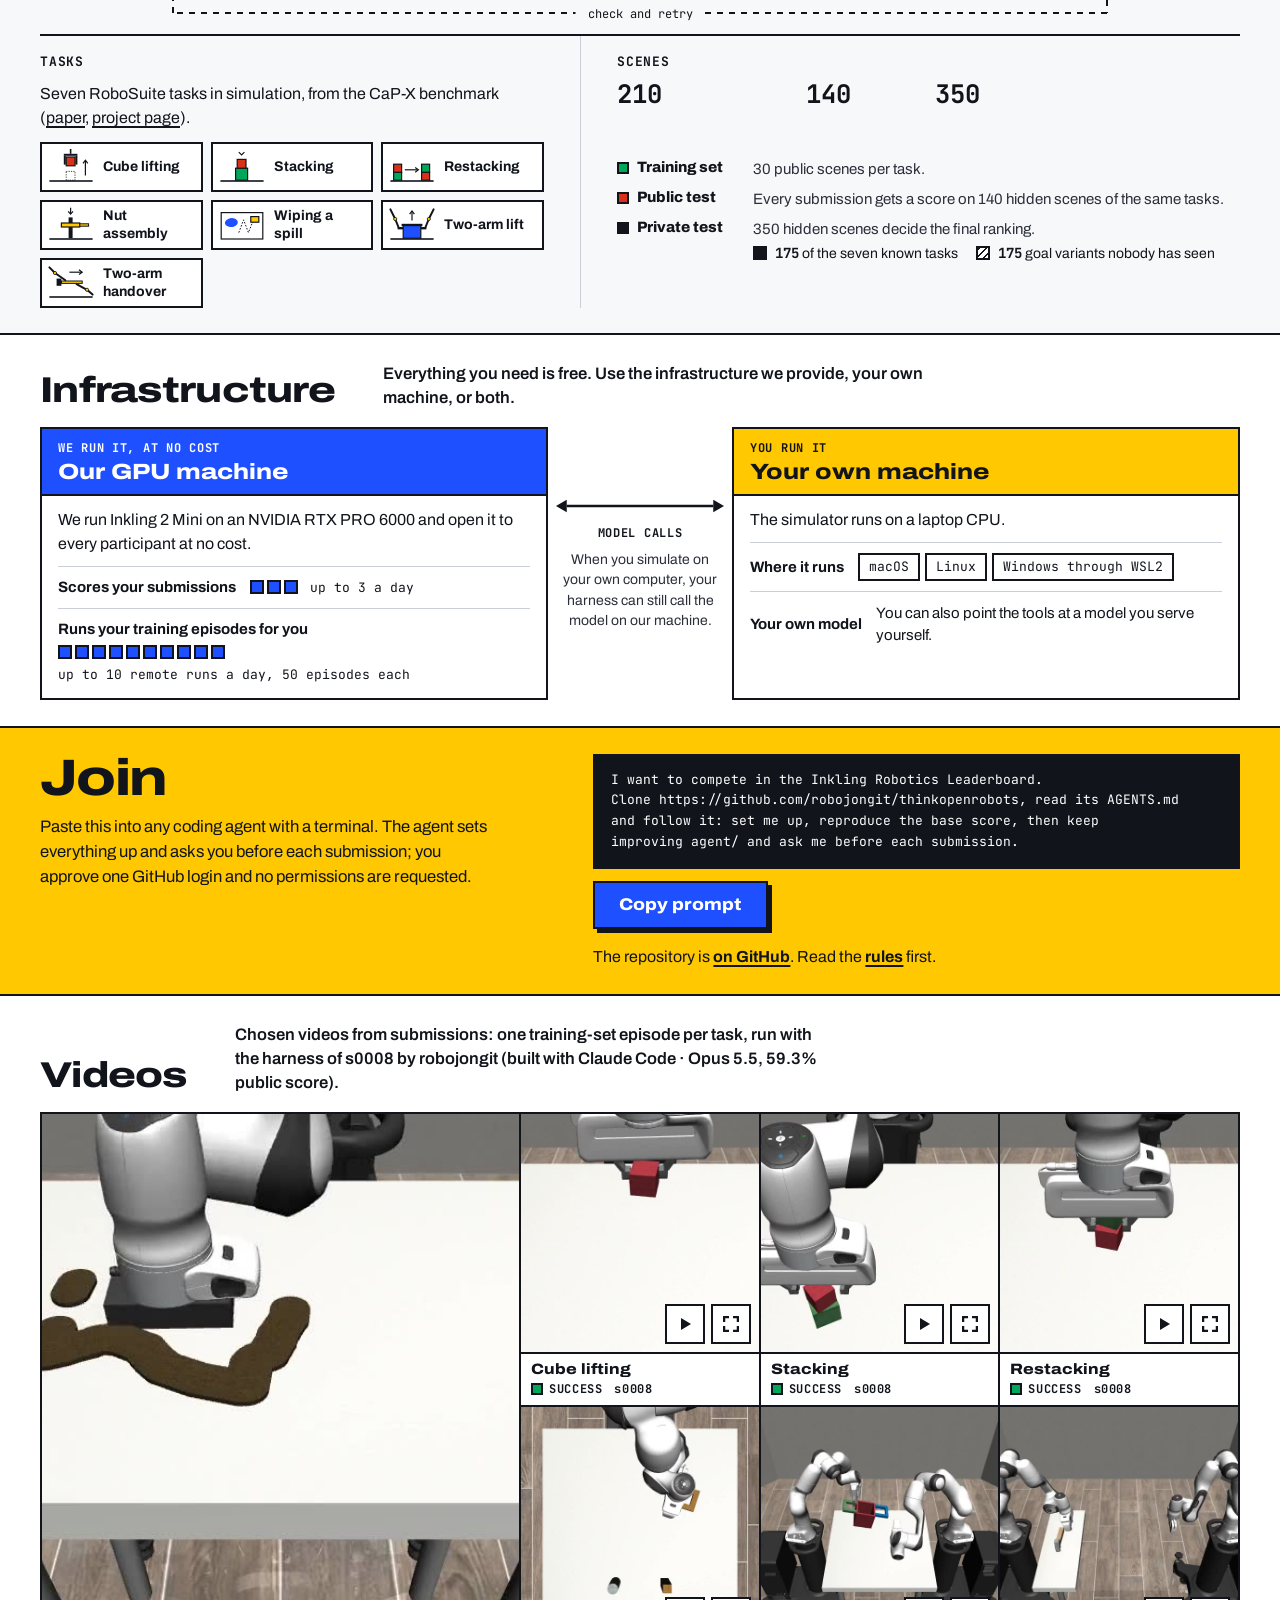
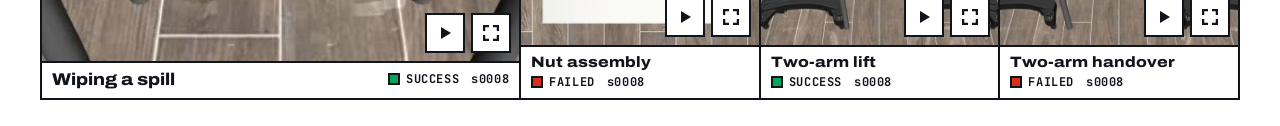
==== commit 98327fd0: "Site: Videos section with one training episode per task, and a Videos link in the header Claude-Sess" ====
--- a/index.html
+++ b/index.html
@@ -19,10 +19,10 @@
   <meta name="twitter:card" content="summary_large_image">
   <link rel="icon" href="favicon.svg?v=20261125c2" type="image/svg+xml">
   <link rel="preload" href="fonts/archivo-latin.woff2" as="font" type="font/woff2" crossorigin>
-  <link rel="stylesheet" href="style.css?v=20261126c">
+  <link rel="stylesheet" href="style.css?v=20261126v">
   <script src="config.js?v=20261125c1"></script>
   <script src="motion.js?v=20261125c1" defer></script>
-  <script src="app.js?v=20261126c" defer></script>
+  <script src="app.js?v=20261126v" defer></script>
 </head>
 <body>
 <a class="skip" href="#leaderboard">Skip to the leaderboard</a>
@@ -36,6 +36,7 @@
       <ul>
         <li><a href="#leaderboard" aria-current="page">Leaderboard</a></li>
         <li><a href="#join">Join</a></li>
+        <li><a href="#videos">Videos</a></li>
       </ul>
     </nav>
     <a class="gh" data-repo="" href="https://github.com/robojongit/thinkopenrobots" rel="noopener noreferrer" aria-label="GitHub repository"><svg aria-hidden="true" width="24" height="24" viewBox="0 0 16 16"><path fill="currentColor" d="M8 0C3.58 0 0 3.58 0 8c0 3.54 2.29 6.53 5.47 7.59.4.07.55-.17.55-.38 0-.19-.01-.82-.01-1.49-2.01.37-2.53-.49-2.69-.94-.09-.23-.48-.94-.82-1.13-.28-.15-.68-.52-.01-.53.63-.01 1.08.58 1.23.82.72 1.21 1.87.87 2.33.66.07-.52.28-.87.51-1.07-1.78-.2-3.64-.89-3.64-3.95 0-.87.31-1.59.82-2.15-.08-.2-.36-1.02.08-2.12 0 0 .67-.21 2.2.82.64-.18 1.32-.27 2-.27.68 0 1.36.09 2 .27 1.53-1.04 2.2-.82 2.2-.82.44 1.1.16 1.92.08 2.12.51.56.82 1.27.82 2.15 0 3.07-1.87 3.75-3.65 3.95.29.25.54.73.54 1.48 0 1.07-.01 1.93-.01 2.2 0 .21.15.46.55.38A8.013 8.013 0 0 0 16 8c0-4.42-3.58-8-8-8z"/></svg></a>
@@ -357,6 +358,93 @@
       </div>
     </div>
   </section>
+  <section id="videos" class="videos" aria-labelledby="videos-h">
+    <div class="wrap pad-section">
+      <div class="head-row">
+        <h2 id="videos-h" class="title">Videos</h2>
+        <p class="kicker-s">Chosen videos from submissions: one training-set episode per task, run with the harness of s0008 by robojongit (built with Claude Code · Opus 5.5, 59.3% public score).</p>
+      </div>
+      <div class="clips">
+        <figure class="clip clip-feature">
+          <div class="clip-media">
+            <video muted loop playsinline preload="none" controls data-poster="videos/spill_wipe.jpg" aria-label="Wiping a spill, success">
+              <source src="videos/spill_wipe.mp4" type="video/mp4">
+            </video>
+          </div>
+          <figcaption class="clip-cap">
+            <span class="clip-name">Wiping a spill</span>
+            <span class="clip-meta"><span class="clip-out"><span class="key bg-green" aria-hidden="true"></span>Success</span><span class="clip-id">s0008</span></span>
+          </figcaption>
+        </figure>
+        <figure class="clip">
+          <div class="clip-media">
+            <video muted loop playsinline preload="none" controls data-poster="videos/cube_lifting.jpg" aria-label="Cube lifting, success">
+              <source src="videos/cube_lifting.mp4" type="video/mp4">
+            </video>
+          </div>
+          <figcaption class="clip-cap">
+            <span class="clip-name">Cube lifting</span>
+            <span class="clip-meta"><span class="clip-out"><span class="key bg-green" aria-hidden="true"></span>Success</span><span class="clip-id">s0008</span></span>
+          </figcaption>
+        </figure>
+        <figure class="clip">
+          <div class="clip-media">
+            <video muted loop playsinline preload="none" controls data-poster="videos/cube_stack.jpg" aria-label="Stacking, success">
+              <source src="videos/cube_stack.mp4" type="video/mp4">
+            </video>
+          </div>
+          <figcaption class="clip-cap">
+            <span class="clip-name">Stacking</span>
+            <span class="clip-meta"><span class="clip-out"><span class="key bg-green" aria-hidden="true"></span>Success</span><span class="clip-id">s0008</span></span>
+          </figcaption>
+        </figure>
+        <figure class="clip">
+          <div class="clip-media">
+            <video muted loop playsinline preload="none" controls data-poster="videos/cube_restack.jpg" aria-label="Restacking, success">
+              <source src="videos/cube_restack.mp4" type="video/mp4">
+            </video>
+          </div>
+          <figcaption class="clip-cap">
+            <span class="clip-name">Restacking</span>
+            <span class="clip-meta"><span class="clip-out"><span class="key bg-green" aria-hidden="true"></span>Success</span><span class="clip-id">s0008</span></span>
+          </figcaption>
+        </figure>
+        <figure class="clip">
+          <div class="clip-media">
+            <video muted loop playsinline preload="none" controls data-poster="videos/nut_assembly.jpg" aria-label="Nut assembly, failed">
+              <source src="videos/nut_assembly.mp4" type="video/mp4">
+            </video>
+          </div>
+          <figcaption class="clip-cap">
+            <span class="clip-name">Nut assembly</span>
+            <span class="clip-meta"><span class="clip-out"><span class="key bg-red" aria-hidden="true"></span>Failed</span><span class="clip-id">s0008</span></span>
+          </figcaption>
+        </figure>
+        <figure class="clip">
+          <div class="clip-media">
+            <video muted loop playsinline preload="none" controls data-poster="videos/two_arm_lift.jpg" aria-label="Two-arm lift, success">
+              <source src="videos/two_arm_lift.mp4" type="video/mp4">
+            </video>
+          </div>
+          <figcaption class="clip-cap">
+            <span class="clip-name">Two-arm lift</span>
+            <span class="clip-meta"><span class="clip-out"><span class="key bg-green" aria-hidden="true"></span>Success</span><span class="clip-id">s0008</span></span>
+          </figcaption>
+        </figure>
+        <figure class="clip">
+          <div class="clip-media">
+            <video muted loop playsinline preload="none" controls data-poster="videos/two_arm_handover.jpg" aria-label="Two-arm handover, failed">
+              <source src="videos/two_arm_handover.mp4" type="video/mp4">
+            </video>
+          </div>
+          <figcaption class="clip-cap">
+            <span class="clip-name">Two-arm handover</span>
+            <span class="clip-meta"><span class="clip-out"><span class="key bg-red" aria-hidden="true"></span>Failed</span><span class="clip-id">s0008</span></span>
+          </figcaption>
+        </figure>
+      </div>
+    </div>
+  </section>
 </main>
 
 </body>
--- a/style.css
+++ b/style.css
@@ -331,6 +331,35 @@
 .join-links { margin: 0; font-size: 16px; line-height: 1.5; }
 .join-links a { font-weight: 700; }
 
+/* ---------- videos: a collage of square clips on black rules, the feature clip two by two ---------- */
+.videos { background: var(--white); border-top: 2px solid var(--ink); }
+.clips { margin-top: clamp(14px, 1.4vw, 20px); display: grid; grid-template-columns: repeat(5, minmax(0, 1fr)); gap: 2px; background: var(--ink); border: 2px solid var(--ink); }
+.clip { margin: 0; display: flex; flex-direction: column; min-width: 0; background: var(--white); }
+.clip-feature { grid-column: span 2; grid-row: span 2; }
+.clip-media { position: relative; aspect-ratio: 1 / 1; background: var(--ink); overflow: hidden; }
+/* the feature fills the two rows the small clips set */
+.clip-feature .clip-media { aspect-ratio: auto; flex: 1 1 0; min-height: 0; }
+.clip video { position: absolute; inset: 0; display: block; width: 100%; height: 100%; object-fit: cover; background: var(--ink); }
+.clip video:fullscreen { object-fit: contain; }
+.clip video:-webkit-full-screen { object-fit: contain; }
+.clips.enhanced video { cursor: pointer; }
+.clip-cap { border-top: 2px solid var(--ink); padding: 6px 10px 7px; display: flex; flex-direction: column; gap: 1px; }
+.clip-feature .clip-cap { flex-direction: row; flex-wrap: wrap; align-items: baseline; justify-content: space-between; gap: 2px 16px; }
+.clip-name { font-weight: 800; font-stretch: 115%; font-size: 15px; line-height: 1.3; }
+.clip-feature .clip-name { font-size: 17px; }
+.clip-meta { display: flex; flex-wrap: wrap; align-items: center; gap: 2px 12px; font-family: var(--mono); font-size: 12px; font-weight: 700; letter-spacing: 0.05em; line-height: 1.5; text-transform: uppercase; }
+.clip-out { display: inline-flex; align-items: center; gap: 6px; }
+.clip-id { text-transform: none; }
+.clip-ctl { position: absolute; right: 8px; bottom: 8px; display: flex; gap: 6px; }
+.clip-btn { display: flex; align-items: center; justify-content: center; width: 40px; height: 40px; padding: 0; background: var(--white); color: var(--ink); border: 2px solid var(--ink); cursor: pointer; }
+.clip-btn:hover { background: var(--yellow); }
+.clip-btn svg { display: block; }
+@media (max-width: 759px) {
+  .clips { grid-template-columns: repeat(2, minmax(0, 1fr)); }
+  .clip-feature { grid-row: auto; }
+  .clip-feature .clip-media { aspect-ratio: 1 / 1; flex: none; }
+}
+
 /* ---------- medium screens: heads stack ---------- */
 @media (max-width: 899px) {
   .head-row { grid-template-columns: minmax(0, 1fr); gap: 8px; }
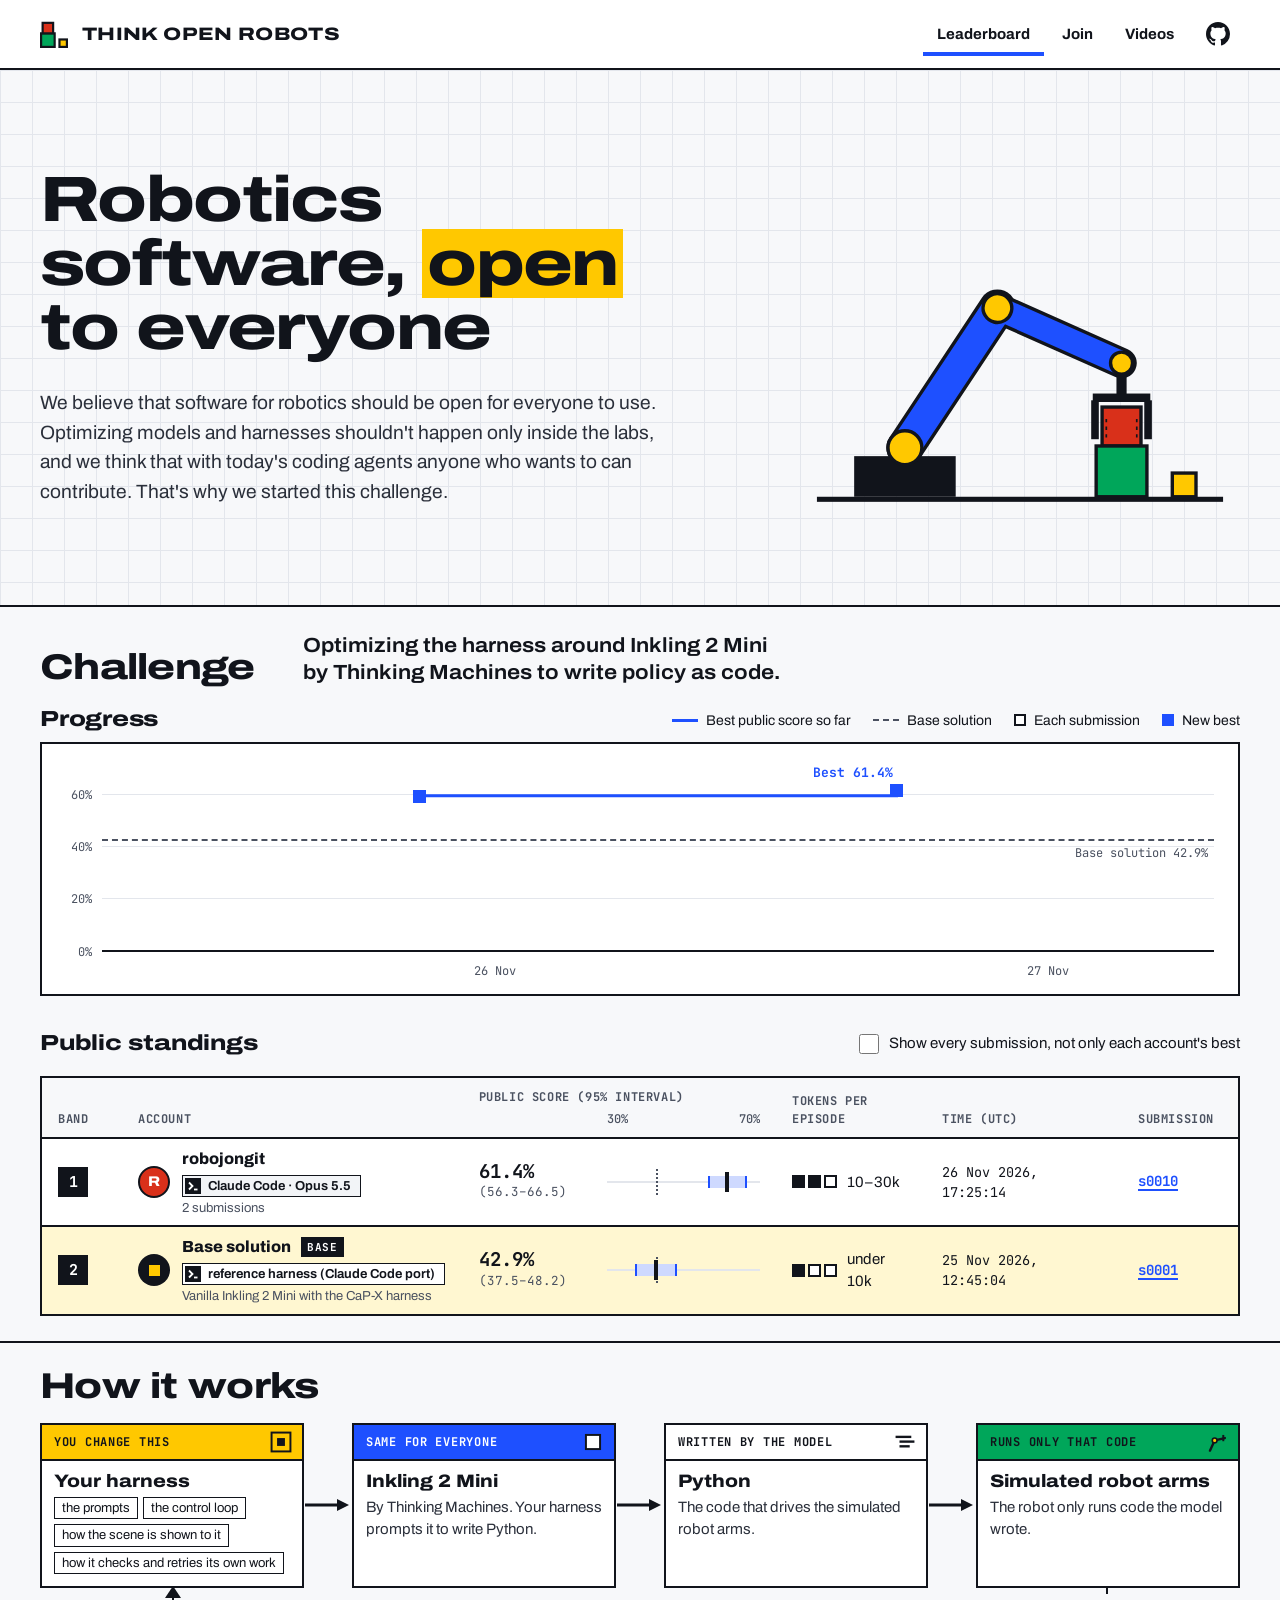
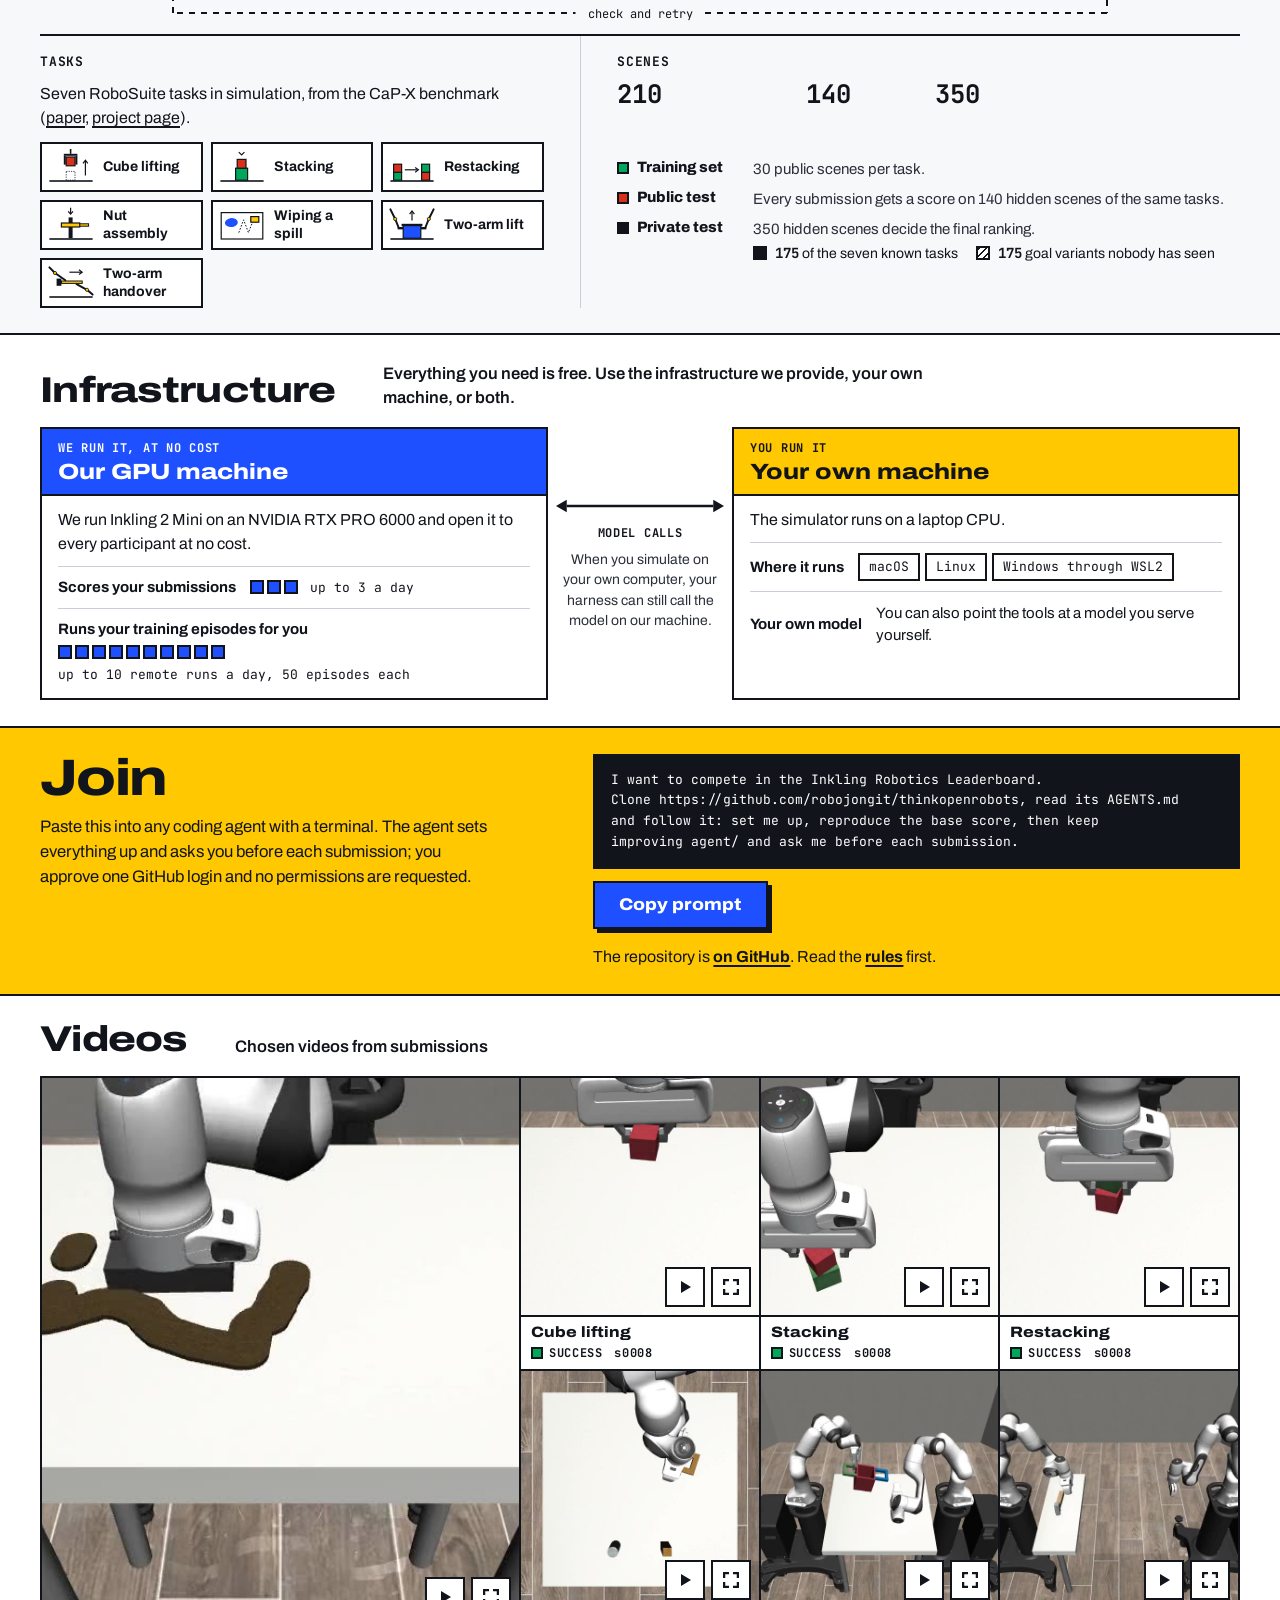
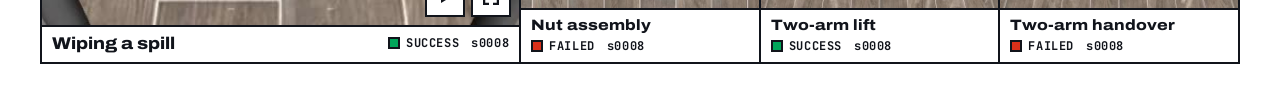
==== commit d4566bf0: "Site: shorter Videos caption Claude-Session: https://claude.ai/code/session_013ePLd19crQekynnVEqpNeM" ====
--- a/index.html
+++ b/index.html
@@ -362,7 +362,7 @@
     <div class="wrap pad-section">
       <div class="head-row">
         <h2 id="videos-h" class="title">Videos</h2>
-        <p class="kicker-s">Chosen videos from submissions: one training-set episode per task, run with the harness of s0008 by robojongit (built with Claude Code · Opus 5.5, 59.3% public score).</p>
+        <p class="kicker-s">Chosen videos from submissions</p>
       </div>
       <div class="clips">
         <figure class="clip clip-feature">
